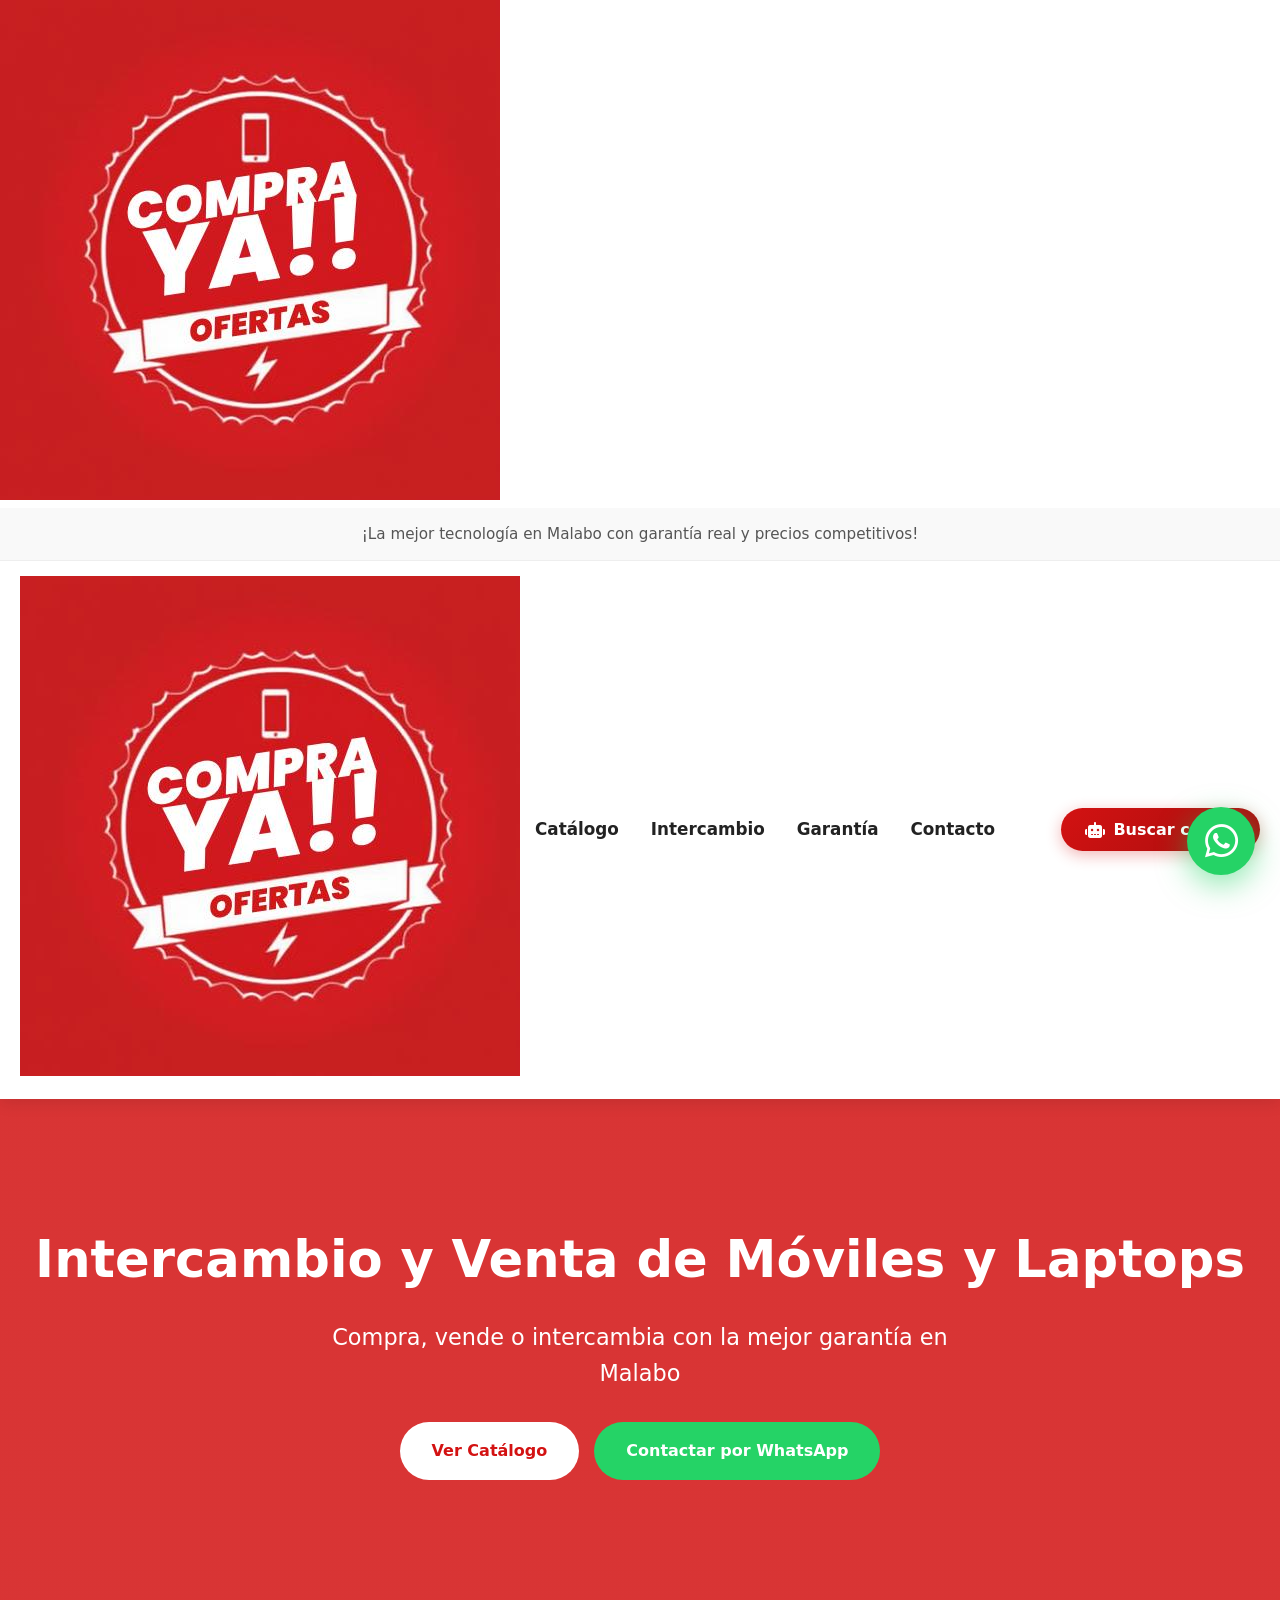
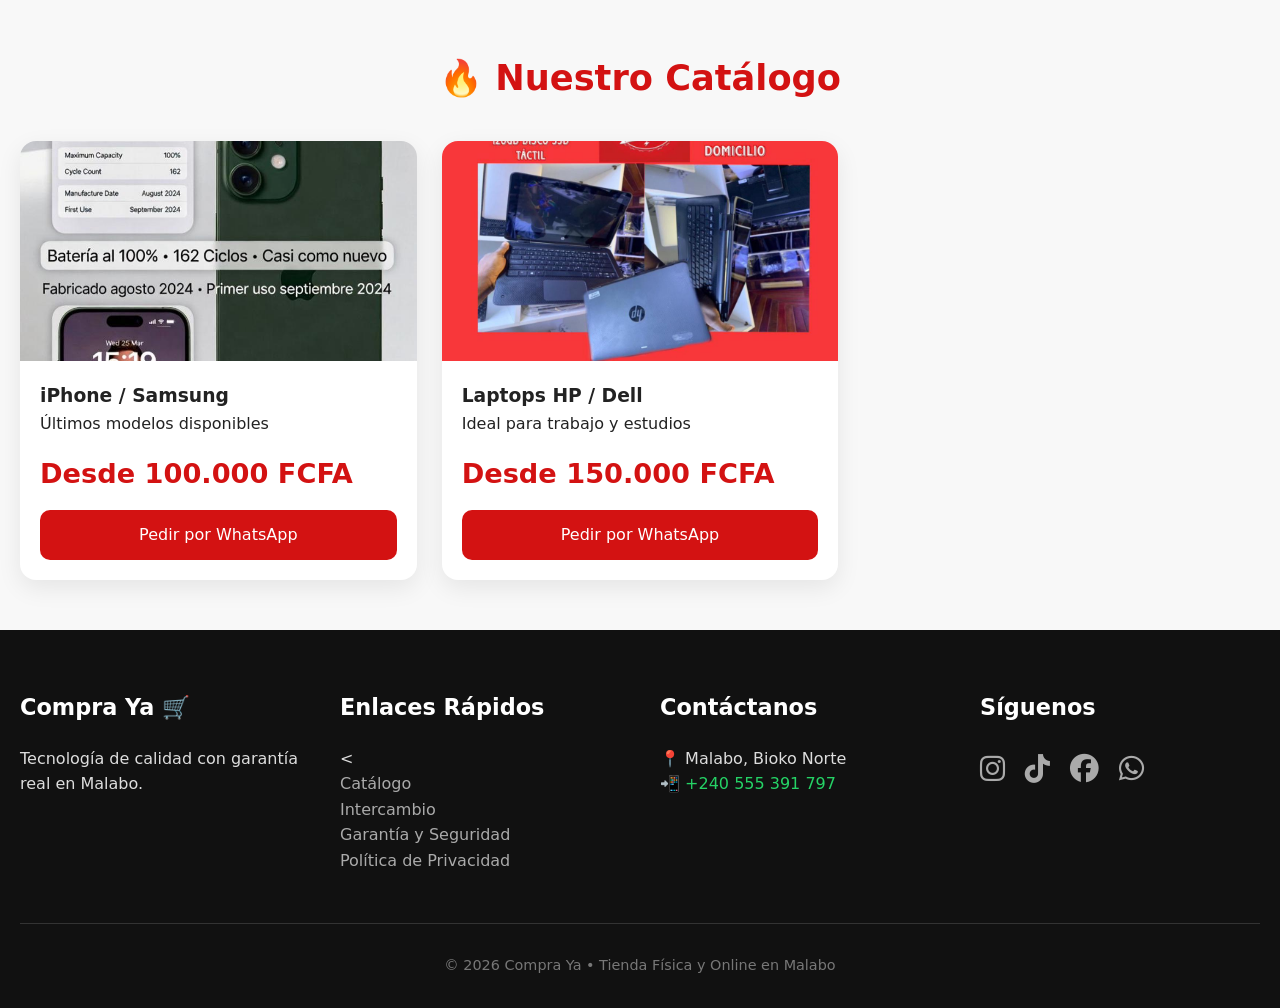
==== index.html @ dfae389e "Update index.html" ====
<!DOCTYPE html>
<html lang="es">
<head>
    <meta charset="UTF-8">
    <meta name="viewport" content="width=device-width, initial-scale=1.0">
    <title>Intercambio de Móviles - Compra Ya | Malabo</title>
    <link rel="stylesheet" href="https://cdnjs.cloudflare.com/ajax/libs/font-awesome/6.5.0/css/all.min.css">
    <style>
        :root {
            --rojo: #d31212;
            --verde-wa: #25D366;
        }
        
        * {
            margin: 0;
            padding: 0;
            box-sizing: border-box;
            font-family: system-ui, -apple-system, sans-serif;
        }
        
        body {
            background: #f8f8f8;
            color: #222;
            line-height: 1.6;
        }

        /* ====================== CABECERA ====================== */
        .header-principal {
            background: white;
            box-shadow: 0 4px 15px rgba(0,0,0,0.1);
            position: sticky;
            top: 0;
            z-index: 1000;
        }

        .logo-rectangulo {
            background: white;
            padding: 20px 0;
            text-align: center;
            border-bottom: 1px solid #eee;
            width: 100%;
        }

        .logo-full {
            max-width: 320px;
            height: auto;
            display: block;
            margin: 0 auto;
        }

        .banner-publicidad {
            background: #f9f9f9;
            padding: 14px 20px;
            text-align: center;
            font-size: 0.95rem;
            color: #555;
            border-bottom: 1px solid #eee;
        }

        .header-contenido {
            max-width: 1300px;
            margin: 0 auto;
            padding: 15px 20px;
        }

        .header-inner {
            display: flex;
            align-items: center;
            justify-content: space-between;
            flex-wrap: wrap;
            gap: 15px;
        }

        .nav-links {
            display: flex;
            list-style: none;
            gap: 32px;
            margin: 0;
            padding: 0;
        }

        .nav-links a {
            text-decoration: none;
            color: #222;
            font-weight: 600;
            font-size: 1.05rem;
            transition: color 0.3s;
        }

        .nav-links a:hover {
            color: var(--rojo);
        }

        .hamburger {
            display: none;
            flex-direction: column;
            gap: 5px;
            cursor: pointer;
        }

        .hamburger span {
            width: 30px;
            height: 3px;
            background: #222;
            transition: 0.3s;
        }

        /* Botón IA */
        .ia-button-container {
            margin-left: auto;
        }

        .btn-ia {
            background: linear-gradient(135deg, #d31212, #a80e0e);
            color: white;
            border: none;
            padding: 12px 24px;
            border-radius: 50px;
            font-weight: 600;
            font-size: 1rem;
            cursor: pointer;
            display: flex;
            align-items: center;
            gap: 8px;
            transition: all 0.3s;
            box-shadow: 0 4px 15px rgba(211, 18, 18, 0.3);
        }

        .btn-ia:hover {
            transform: translateY(-2px);
            box-shadow: 0 8px 20px rgba(211, 18, 18, 0.4);
        }

        /* WhatsApp Flotante */
        .whatsapp-flotante {
            position: fixed;
            bottom: 25px;
            right: 25px;
            background: var(--verde-wa);
            color: white;
            width: 68px;
            height: 68px;
            border-radius: 50%;
            display: flex;
            align-items: center;
            justify-content: center;
            font-size: 38px;
            box-shadow: 0 10px 30px rgba(37, 211, 102, 0.5);
            z-index: 9999;
            text-decoration: none;
            animation: pulsoVerde 2.8s infinite ease-in-out;
        }

        .whatsapp-flotante:hover {
            transform: scale(1.12);
        }

        @keyframes pulsoVerde {
            0%, 100% { box-shadow: 0 10px 30px rgba(37, 211, 102, 0.5); }
            50% { box-shadow: 0 15px 45px rgba(37, 211, 102, 0.85); }
        }

        /* Catálogo */
        .seccion {
            max-width: 1300px;
            margin: 50px auto;
            padding: 0 20px;
        }

        .seccion-titulo {
            text-align: center;
            font-size: 2.2rem;
            color: var(--rojo);
            margin-bottom: 35px;
        }

        .ofertas-container {
            display: grid;
            grid-template-columns: repeat(auto-fill, minmax(310px, 1fr));
            gap: 25px;
        }

        .oferta-card {
            background: white;
            border-radius: 16px;
            overflow: hidden;
            box-shadow: 0 8px 25px rgba(0,0,0,0.08);
            transition: all 0.4s ease;
            height: 100%;
            display: flex;
            flex-direction: column;
        }

        .oferta-card:hover {
            transform: translateY(-10px);
            box-shadow: 0 20px 40px rgba(211, 18, 18, 0.15);
        }

        .oferta-card img {
            width: 100%;
            height: 220px;
            object-fit: cover;
        }

        .oferta-info {
            padding: 20px;
            flex-grow: 1;
            display: flex;
            flex-direction: column;
        }

        /* Footer */
        footer {
            background: #111;
            color: #ddd;
            padding: 60px 20px 30px;
        }

        .footer-contenido {
            max-width: 1300px;
            margin: 0 auto;
            display: grid;
            grid-template-columns: repeat(auto-fit, minmax(250px, 1fr));
            gap: 40px;
        }

        .footer-col h3 {
            color: white;
            margin-bottom: 20px;
            font-size: 1.4rem;
        }

        .footer-col ul {
            list-style: none;
            padding: 0;
        }

        .footer-col a {
            color: #aaa;
            text-decoration: none;
        }

        .footer-col a:hover {
            color: var(--rojo);
        }

        .redes-sociales {
            display: flex;
            gap: 20px;
            font-size: 1.8rem;
            margin-top: 15px;
        }

        .footer-bottom {
            text-align: center;
            margin-top: 50px;
            padding-top: 30px;
            border-top: 1px solid #333;
            color: #777;
            font-size: 0.9rem;
        }

        /* Modal Privacidad */
        .modal {
            display: none;
            position: fixed;
            top: 0; left: 0;
            width: 100%; height: 100%;
            background: rgba(0,0,0,0.75);
            z-index: 10000;
            align-items: center;
            justify-content: center;
        }

        .modal-content {
            background: white;
            max-width: 800px;
            width: 90%;
            padding: 35px;
            border-radius: 16px;
            max-height: 90vh;
            overflow-y: auto;
        }

        .modal-content h2 {
            color: var(--rojo);
            text-align: center;
            margin-bottom: 25px;
        }

        .modal-content h3 {
            margin: 25px 0 12px;
            color: #333;
            border-bottom: 2px solid #eee;
            padding-bottom: 8px;
        }

        /* Chatbot */
        .chatbot-widget {
            position: fixed;
            bottom: 100px;
            right: 25px;
            width: 340px;
            background: white;
            border-radius: 16px;
            box-shadow: 0 15px 40px rgba(0,0,0,0.25);
            overflow: hidden;
            z-index: 9998;
            display: none;
            flex-direction: column;
            max-height: 520px;
        }

        .chat-header {
            background: #25D366;
            color: white;
            padding: 15px 18px;
            display: flex;
            align-items: center;
            justify-content: space-between;
        }

        .chat-body {
            padding: 20px;
            background: #f9f9f9;
            flex: 1;
            overflow-y: auto;
        }

        .chat-options button {
            width: 100%;
            padding: 14px 16px;
            margin-bottom: 10px;
            background: white;
            border: 1px solid #ddd;
            border-radius: 12px;
            text-align: left;
            cursor: pointer;
        }

        .chat-options button:hover {
            background: #f0f8f0;
            border-color: #25D366;
        }

        .chat-footer {
            padding: 12px;
            background: #f1f1f1;
            text-align: center;
        }

        .canal-wa {
            color: #25D366;
            text-decoration: none;
            font-weight: 500;
        }

        /* Responsive */
        @media (max-width: 768px) {
            .nav-links {
                position: fixed;
                top: 145px;
                left: 0;
                right: 0;
                background: white;
                flex-direction: column;
                padding: 20px 0;
                box-shadow: 0 10px 20px rgba(0,0,0,0.15);
                transform: translateY(-100%);
                opacity: 0;
                visibility: hidden;
                transition: all 0.4s ease;
                z-index: 999;
            }

            .nav-links.active {
                transform: translateY(0);
                opacity: 1;
                visibility: visible;
            }

            .hamburger {
                display: flex;
            }

            .logo-full {
                max-width: 240px;
            }

            .chatbot-widget {
                width: 92%;
                right: 4%;
                bottom: 90px;
            }
        }

        @media (max-width: 480px) {
            .whatsapp-flotante {
                width: 60px;
                height: 60px;
                font-size: 32px;
                bottom: 20px;
                right: 20px;
            }
        }
    </style>
<!-- CABECERA -->
<header class="header-principal">
    <div class="header-top">
        <div class="logo-container">
            <img src="logo.JPEG" alt="Compra Ya Logo" class="logo-small">
        </div>

        <div class="banner-publicidad">
            ¡La mejor tecnología en Malabo con garantía real y precios competitivos!
        </div>
    </div>

    <div class="header-contenido">
        <div class="header-inner">
            <!-- Logo secundario pequeño en la barra de navegación (opcional pero común en estilo Covendy) -->
            <a href="index.html" class="logo-nav">
                <img src="logo.JPEG" alt="Compra Ya" class="logo-mini">
            </a>

            <nav>
                <ul class="nav-links" id="nav-links">
                    <li><a href="nuestrocatalogo.html">Catálogo</a></li>
                    <li><a href="intercambio.html">Intercambio</a></li>
                    <li><a href="#terminos-seguridad">Garantía</a></li>
                    <li><a href="#contacto">Contacto</a></li>
                </ul>
            </nav>

            <div class="ia-button-container">
                <button onclick="mostrarBuscadorIA()" class="btn-ia">
                    <i class="fas fa-robot"></i> Buscar con IA
                </button>
            </div>

            <div class="hamburger" id="hamburger">
                <span></span>
                <span></span>
                <span></span>
            </div>
        </div>
    </div>
</header>
<!-- HERO -->
<section class="hero" style="background: linear-gradient(rgba(211,18,18,0.85), rgba(211,18,18,0.85)), url('https://picsum.photos/id/1015/1600/900') center/cover; color: white; text-align: center; padding: 120px 20px;">
    <h1 style="font-size: 3.2rem; margin-bottom: 20px;">Intercambio y Venta de Móviles y Laptops</h1>
    <p style="font-size: 1.4rem; max-width: 700px; margin: 0 auto 30px;">Compra, vende o intercambia con la mejor garantía en Malabo</p>
    
    <div style="display: flex; justify-content: center; gap: 15px; flex-wrap: wrap;">
        <a href="nuestrocatalogo.html" style="background: white; color: var(--rojo); padding: 16px 32px; border-radius: 50px; text-decoration: none; font-weight: bold;">Ver Catálogo</a>
        <a href="https://wa.me/240555391797?text=Hola%20Compra%20Ya" target="_blank" style="background: #25D366; color: white; padding: 16px 32px; border-radius: 50px; text-decoration: none; font-weight: bold;">Contactar por WhatsApp</a>
    </div>
</section>

<!-- HERO / VIDEO DE PRESENTACIÓN -->
<section id="hero-video" class="hero-video-section" style="margin-bottom: 40px;">
    <div class="video-container" style="max-width: 1000px; margin: 0 auto; padding: 0 15px;">
        <!-- Aquí pega el código de embed que copies de Instagram -->
        <blockquote class="instagram-media" 
                    data-instgrm-permalink="https://www.instagram.com/reel/DWKISl2DZyc/" 
                    data-instgrm-version="14">
        </blockquote>
        
        <!-- Script de Instagram (ponerlo solo UNA vez en toda la página, preferiblemente al final del <body>) -->
        <script async src="//www.instagram.com/embed.js"></script>
    </div>
</section>

<!-- CATÁLOGO -->
<section id="productos" class="seccion">
    <h2 class="seccion-titulo">🔥 Nuestro Catálogo</h2>
    <div class="ofertas-container">
        <div class="oferta-card">
            <img src="Ip.JPG" alt="iPhone">
            <div class="oferta-info">
                <h3>iPhone / Samsung</h3>
                <p>Últimos modelos disponibles</p>
                <div style="font-size: 1.7rem; font-weight: bold; color: var(--rojo); margin: 15px 0;">Desde 100.000 FCFA</div>
                <a href="https://wa.me/240555391797?text=Quiero%20ver%20móviles" target="_blank" style="background: var(--rojo); color: white; padding: 12px; border-radius: 10px; text-align: center; display: block; text-decoration: none;">Pedir por WhatsApp</a>
            </div>
        </div>

        <div class="oferta-card">
            <img src="laptopi.JPEG" alt="Laptop">
            <div class="oferta-info">
                <h3>Laptops HP / Dell</h3>
                <p>Ideal para trabajo y estudios</p>
                <div style="font-size: 1.7rem; font-weight: bold; color: var(--rojo); margin: 15px 0;">Desde 150.000 FCFA</div>
                <a href="https://wa.me/240555391797?text=Quiero%20información%20de%20laptops" target="_blank" style="background: var(--rojo); color: white; padding: 12px; border-radius: 10px; text-align: center; display: block; text-decoration: none;">Pedir por WhatsApp</a>
            </div>
        </div>
    </div>
</section>

<!-- FOOTER -->
<footer id="contacto">
    <div class="footer-contenido">
        <div class="footer-col">
            <h3>Compra Ya 🛒</h3>
            <p>Tecnología de calidad con garantía real en Malabo.</p>
        </div>
        <div class="footer-col">
            <h3>Enlaces Rápidos</h3>
            <ul>
                <<li><a href="nuestrocatalogo.html">Catálogo</a></li>
<li><a href="intercambio.html">Intercambio</a></li>
                <li><a href="#terminos-seguridad">Garantía y Seguridad</a></li>
                <li><a href="#" onclick="document.getElementById('privacidad-modal').style.display='block'">Política de Privacidad</a></li>
            </ul>
        </div>
        <div class="footer-col">
            <h3>Contáctanos</h3>
            <p>📍 Malabo, Bioko Norte</p>
            <p>📲 <a href="https://wa.me/240555391797" style="color: #25D366;">+240 555 391 797</a></p>
        </div><div class="footer-col">
    <h3>Síguenos</h3>
    <div class="redes-sociales">
        <a href="https://www.instagram.com/compra_ya_malabo" target="_blank"><i class="fab fa-instagram"></i></a>
        <a href="https://www.tiktok.com/@owonoowonoabegue" target="_blank"><i class="fab fa-tiktok"></i></a>
        <a href="https://www.facebook.com/share/1CVpg7P9C6/?mibextid=wwXIfr" target="_blank"><i class="fab fa-facebook"></i></a>
        <a href="https://wa.me/240555391797" target="_blank"><i class="fab fa-whatsapp"></i></a>
    </div>
</div>
    </div>

    <div class="footer-bottom">
        <p>© 2026 Compra Ya • Tienda Física y Online en Malabo</p>
    </div>
</footer>

<!-- Botón WhatsApp Flotante -->
<a href="https://wa.me/240555391797?text=Hola%20Compra%20Ya%2C%20quiero%20información" 
   target="_blank" 
   class="whatsapp-flotante">
    <i class="fab fa-whatsapp"></i>
</a>

<!-- Chatbot Inteligente -->
<div id="chatbot-widget" class="chatbot-widget">
    <div class="chat-header">
        <div class="chat-header-info">
            <i class="fab fa-whatsapp" style="font-size: 28px;"></i>
            <div>
                <strong>Compra Ya - Asistente</strong><br>
                <small>En línea • Respuesta rápida</small>
            </div>
        </div>
        <span class="close-chat" onclick="toggleChatbot()">✕</span>
    </div>
    
    <div class="chat-body">
        <div class="chat-welcome">
            ¡Hola! 👋 Bienvenido a <strong>Compra Ya</strong>.<br>
            ¿En qué te puedo ayudar hoy?
        </div>
        
        <div class="chat-options">
            <button onclick="enviarMensajePredefinido(1)">💻 Quiero ver laptops / portátiles</button>
            <button onclick="enviarMensajePredefinido(2)">📱 Busco móviles (iPhone, Samsung...)</button>
            <button onclick="enviarMensajePredefinido(3)">🔄 Quiero hacer un intercambio (Plan Renove)</button>
            <button onclick="enviarMensajePredefinido(4)">🍎 Busco MacBook o productos Apple</button>
            <button onclick="enviarMensajePredefinido(5)">❓ Tengo otra consulta</button>
        </div>
    </div>
    
    <div class="chat-footer">
        <a href="https://whatsapp.com/channel/0029Vb6j8xy6BIEhugOF9O3j" target="_blank" class="canal-wa">
            📢 Únete a nuestro Canal de WhatsApp
        </a>
    </div>
</div>

<!-- Modal Política de Privacidad -->
<div id="privacidad-modal" class="modal">
    <div class="modal-content">
        <span class="close-modal" onclick="document.getElementById('privacidad-modal').style.display='none'">&times;</span>
        <h2>Política de Privacidad y Condiciones de Servicio</h2>
        
        <h3>1. Garantía de los Productos</h3>
        <p>Todos los equipos vendidos en Compra Ya cuentan con <strong>garantía de fabricante</strong> donde aplique, y adicionalmente:</p>
        <ul>
            <li><strong>Grado A (Seminuevos)</strong>: Equipos seleccionados con "Confianza Técnica", revisados en más de 20 puntos de control antes de salir a la venta.</li>
        </ul>

        <h3>2. Plan Renove (Intercambios)</h3>
        <p>Para participar en el sistema de intercambio, el cliente acepta que:</p>
        <ul>
            <li>El equipo entregado será sometido a una Inspección Técnica inmediata.</li>
            <li>Compra Ya se reserva el derecho de rechazar equipos con daños estructurales graves o de procedencia no verificable.</li>
            <li>La valoración económica del equipo antiguo es final y se descontará del precio del equipo nuevo.</li>
        </ul>

        <h3>3. Garantía Real y Reclamaciones</h3>
        <p>Compra Ya ofrece:</p>
        <ul>
            <li><strong>Periodo de Prueba</strong>: 1 mes de garantía técnica en hardware para equipos de segunda mano (salvo mal uso, golpes o contacto con líquidos).</li>
            <li><strong>Soporte Post-Venta</strong>: Asesoría gratuita para la configuración inicial de tu laptop o smartphone.</li>
            <li>Toda reclamación requiere la presentación de la factura digital o física emitida al momento de la compra.</li>
        </ul>

        <h3>4. Entregas y Pagos en Malabo</h3>
        <ul>
            <li><strong>Zona de Cobertura</strong>: Realizamos entregas verificadas en toda Malabo y Bioko.</li>
            <li><strong>Métodos de Pago</strong>: Efectivo, transferencias locales y métodos digitales acordados previamente por WhatsApp.</li>
            <li><strong>Reserva de Equipos</strong>: Las reservas solo se mantienen por 24 horas a menos que se realice un pago de señal.</li>
        </ul>

        <h3>5. Limitación de Responsabilidad</h3>
        <p>Compra Ya no se hace responsable del software ilegal instalado por el usuario tras la compra ni de la pérdida de información por falta de copias de seguridad. Recomendamos siempre mantener sus archivos en la nube.</p>

        <h3>6. Jurisdicción y Contacto</h3>
        <p>Cualquier controversia será resuelta bajo las leyes comerciales vigentes en la República de Guinea Ecuatorial, priorizando siempre la mediación directa.</p>
        <ul>
            <li><strong>Sede</strong>: Malabo, Guinea Ecuatorial</li>
            <li><strong>WhatsApp de Atención</strong>: +240 555 391 797</li>
            <li><strong>Web</strong>: https://whatsapp.com/channel/0029Vb6j8xy6BIEhugOF9O3j</li>
        </ul>

        <p style="text-align: center; margin-top: 35px; font-weight: bold; color: #d31212;">
            Gracias por confiar en Compra Ya<br>
            <span style="font-size: 1.05rem;">LA MEJOR CALIDAD A TU ALCANCE</span>
        </p>
    </div>
</div>

<!-- Buscador IA -->
<div id="ia-modal" style="display: none; position: fixed; top: 0; left: 0; width: 100%; height: 100%; background: rgba(0,0,0,0.75); z-index: 10000; justify-content: center; align-items: center;">
    <div style="background: white; max-width: 620px; width: 90%; border-radius: 16px; padding: 30px; box-shadow: 0 20px 50px rgba(0,0,0,0.3);">
        <h3 style="text-align: center; color: #d31212; margin-bottom: 20px;">🤖 Buscar con Inteligencia Artificial</h3>
        
        <div style="display: flex; gap: 10px; margin-bottom: 20px;">
            <input type="text" id="ia-input" placeholder="Ej: iPhone 11, laptop HP, MacBook..." 
                   style="flex: 1; padding: 14px; border: 2px solid #ddd; border-radius: 50px; font-size: 1rem; outline: none;">
            <button onclick="buscarConIA()" 
                    style="background: #d31212; color: white; border: none; padding: 14px 28px; border-radius: 50px; cursor: pointer; font-weight: bold;">
                Buscar
            </button>
        </div>

        <div id="ia-response" style="min-height: 120px; padding: 15px; background: #f9f9f9; border-radius: 12px; display: none;"></div>

        <div style="text-align: center; margin-top: 20px;">
            <button onclick="cerrarIA()" style="background: #666; color: white; border: none; padding: 10px 20px; border-radius: 8px; cursor: pointer;">
                Cerrar
            </button>
        </div>
    </div>
</div>

<script>
// ==================== MENÚ HAMBURGUESA ====================
const hamburger = document.getElementById('hamburger');
const navLinks = document.getElementById('nav-links');

hamburger.addEventListener('click', () => {
    hamburger.classList.toggle('active');
    navLinks.classList.toggle('active');
});

document.querySelectorAll('.nav-links a').forEach(link => {
    link.addEventListener('click', () => {
        navLinks.classList.remove('active');
    });
});

// ==================== CHATBOT ====================
function toggleChatbot() {
    const chatbot = document.getElementById('chatbot-widget');
    chatbot.style.display = (chatbot.style.display === 'flex') ? 'none' : 'flex';
}

function enviarMensajePredefinido(opcion) {
    let mensaje = "";
    const numero = "240555391797";

    switch(opcion) {
        case 1: mensaje = "Hola, quiero ver los portátiles disponibles"; break;
        case 2: mensaje = "Hola, estoy buscando móviles (iPhone o Samsung). ¿Qué tienen en stock?"; break;
        case 3: mensaje = "Hola, quiero información sobre el Plan Renove / Intercambio"; break;
        case 4: mensaje = "Hola, busco MacBook o productos Apple. ¿Tienen disponibles?"; break;
        case 5: mensaje = "Hola, tengo una consulta sobre sus productos"; break;
    }

    window.open(`https://wa.me/${numero}?text=${encodeURIComponent(mensaje)}`, "_blank");
    
    setTimeout(() => {
        document.getElementById('chatbot-widget').style.display = 'none';
    }, 800);
}

// Auto-abrir chatbot
window.addEventListener('load', () => {
    setTimeout(() => {
        document.getElementById('chatbot-widget').style.display = 'flex';
    }, 4000);
});

// ==================== BUSCADOR IA ====================
function mostrarBuscadorIA() {
    document.getElementById('ia-modal').style.display = 'flex';
    document.getElementById('ia-input').focus();
}

function cerrarIA() {
    document.getElementById('ia-modal').style.display = 'none';
}

function buscarConIA() {
    const input = document.getElementById('ia-input').value.trim();
    const responseDiv = document.getElementById('ia-response');

    if (!input) {
        responseDiv.innerHTML = `<p style="color:#d31212;">Por favor escribe qué estás buscando.</p>`;
        responseDiv.style.display = 'block';
        return;
    }

    responseDiv.style.display = 'block';
    responseDiv.innerHTML = `<p><strong>🤖 Analizando nuestro catálogo...</strong></p>`;

    setTimeout(() => {
        let html = `<p><strong>✅ Resultados para: "${input}"</strong></p>`;
        
        const q = input.toLowerCase();
        if (q.includes('iphone') || q.includes('móvil')) {
            html += `<p>Tenemos varios iPhone y Samsung en stock con garantía. Revisa nuestro catálogo completo.</p>`;
        } else if (q.includes('laptop') || q.includes('portatil') || q.includes('hp') || q.includes('dell')) {
            html += `<p>Disponemos de laptops HP, Dell y más. Todas revisadas técnicamente.</p>`;
        } else if (q.includes('macbook') || q.includes('apple')) {
            html += `<p>MacBook Air y Pro disponibles en excelente estado.</p>`;
        } else {
            html += `<p>Hemos encontrado opciones relacionadas en nuestro catálogo.</p>`;
        }

        html += `<br><a href="nuestrocatalogo.html" style="display:inline-block; background:#d31212; color:white; padding:12px 25px; border-radius:50px; text-decoration:none;">Ver Catálogo Completo →</a>`;
        
        responseDiv.innerHTML = html;
    }, 1100);
}

// Cerrar modal IA al hacer clic fuera
document.getElementById('ia-modal').addEventListener('click', function(e) {
    if (e.target === this) cerrarIA();
});
</script>

</body>
</html>
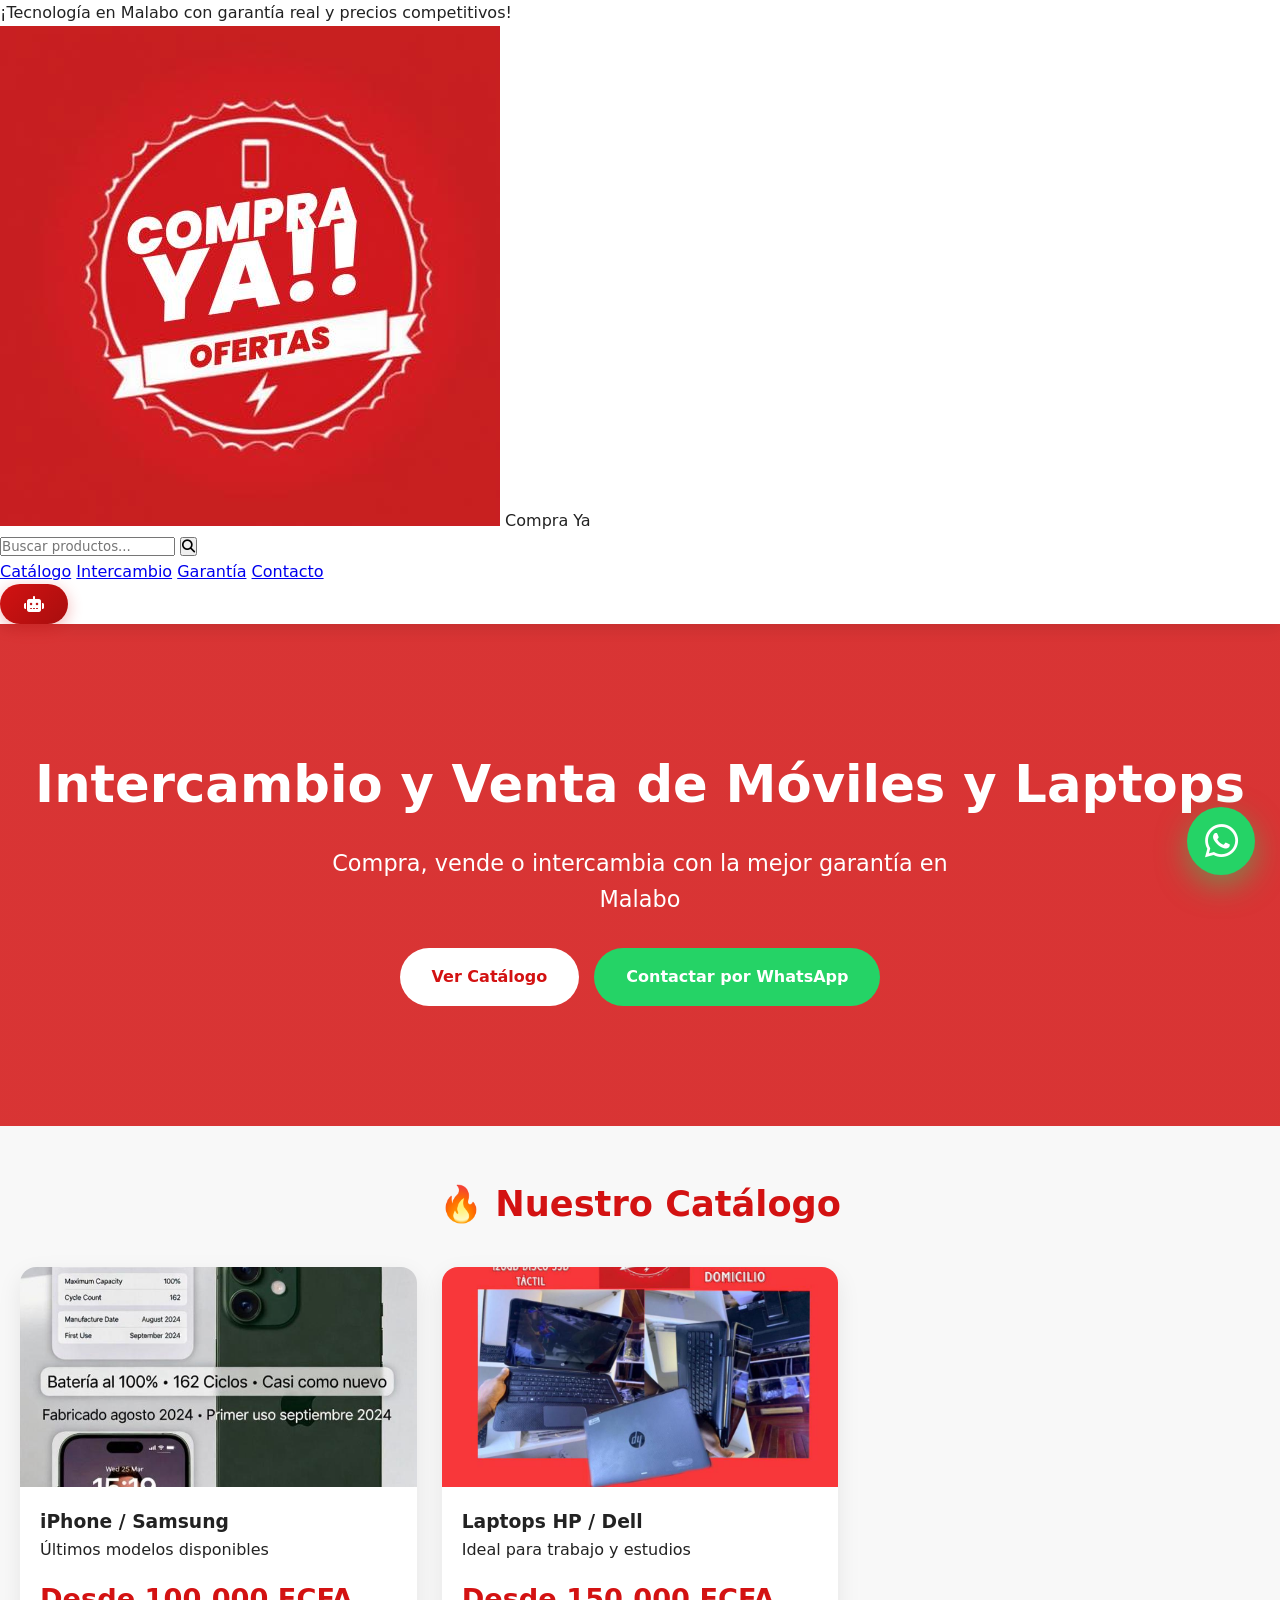
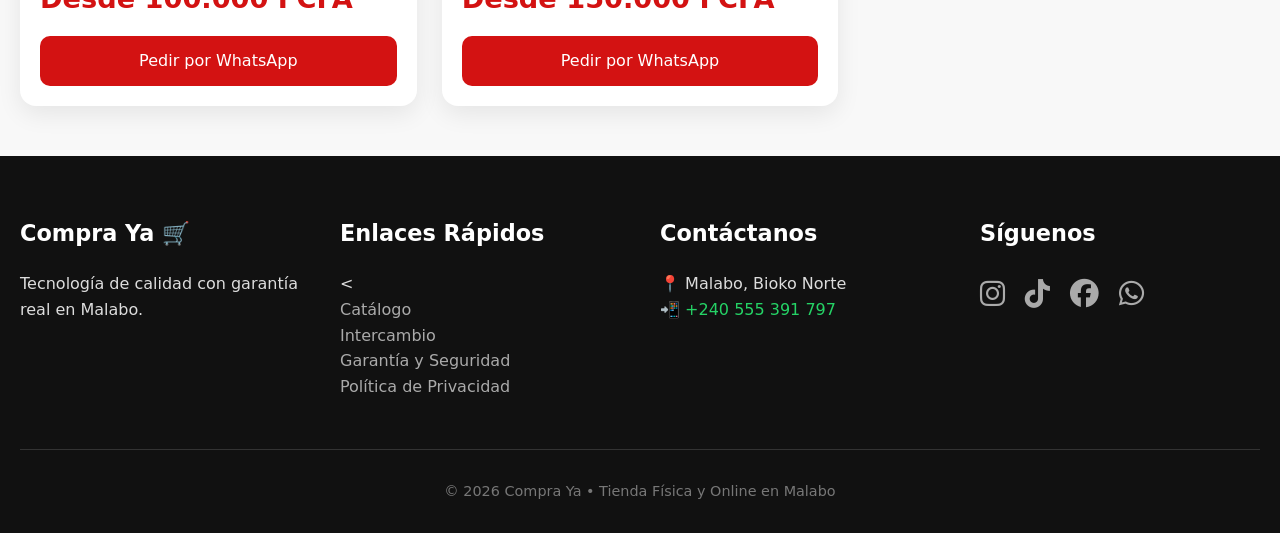
==== commit 15235729: "Update index.html" ====
--- a/index.html
+++ b/index.html
@@ -405,47 +405,55 @@
             }
         }
     </style>
-<!-- CABECERA -->
+<!-- CABECERA ESTILO MARKETPLACE -->
 <header class="header-principal">
+
+    <!-- Barra superior tipo anuncio -->
     <div class="header-top">
+        <p>¡Tecnología en Malabo con garantía real y precios competitivos!</p>
+    </div>
+
+    <!-- Barra principal -->
+    <div class="header-main">
+        
+        <!-- Logo pequeño -->
         <div class="logo-container">
-            <img src="logo.JPEG" alt="Compra Ya Logo" class="logo-small">
-        </div>
-
-        <div class="banner-publicidad">
-            ¡La mejor tecnología en Malabo con garantía real y precios competitivos!
-        </div>
-    </div>
-
-    <div class="header-contenido">
-        <div class="header-inner">
-            <!-- Logo secundario pequeño en la barra de navegación (opcional pero común en estilo Covendy) -->
-            <a href="index.html" class="logo-nav">
-                <img src="logo.JPEG" alt="Compra Ya" class="logo-mini">
-            </a>
-
-            <nav>
-                <ul class="nav-links" id="nav-links">
-                    <li><a href="nuestrocatalogo.html">Catálogo</a></li>
-                    <li><a href="intercambio.html">Intercambio</a></li>
-                    <li><a href="#terminos-seguridad">Garantía</a></li>
-                    <li><a href="#contacto">Contacto</a></li>
-                </ul>
-            </nav>
-
-            <div class="ia-button-container">
-                <button onclick="mostrarBuscadorIA()" class="btn-ia">
-                    <i class="fas fa-robot"></i> Buscar con IA
-                </button>
-            </div>
-
-            <div class="hamburger" id="hamburger">
-                <span></span>
-                <span></span>
-                <span></span>
-            </div>
-        </div>
-    </div>
+            <img src="logo.JPEG" alt="Compra Ya Logo">
+            <span class="logo-text">Compra Ya</span>
+        </div>
+
+        <!-- Buscador tipo Covendy -->
+        <div class="search-container">
+            <input type="text" placeholder="Buscar productos...">
+            <button onclick="mostrarBuscadorIA()">
+                <i class="fas fa-search"></i>
+            </button>
+        </div>
+
+        <!-- Navegación -->
+        <nav class="nav-desktop">
+            <a href="nuestrocatalogo.html">Catálogo</a>
+            <a href="intercambio.html">Intercambio</a>
+            <a href="#terminos-seguridad">Garantía</a>
+            <a href="#contacto">Contacto</a>
+        </nav>
+
+        <!-- Botón IA -->
+        <div class="ia-button-container">
+            <button onclick="mostrarBuscadorIA()" class="btn-ia">
+                <i class="fas fa-robot"></i>
+            </button>
+        </div>
+
+        <!-- Menú móvil -->
+        <div class="hamburger" id="hamburger">
+            <span></span>
+            <span></span>
+            <span></span>
+        </div>
+
+    </div>
+
 </header>
 <!-- HERO -->
 <section class="hero" style="background: linear-gradient(rgba(211,18,18,0.85), rgba(211,18,18,0.85)), url('https://picsum.photos/id/1015/1600/900') center/cover; color: white; text-align: center; padding: 120px 20px;">
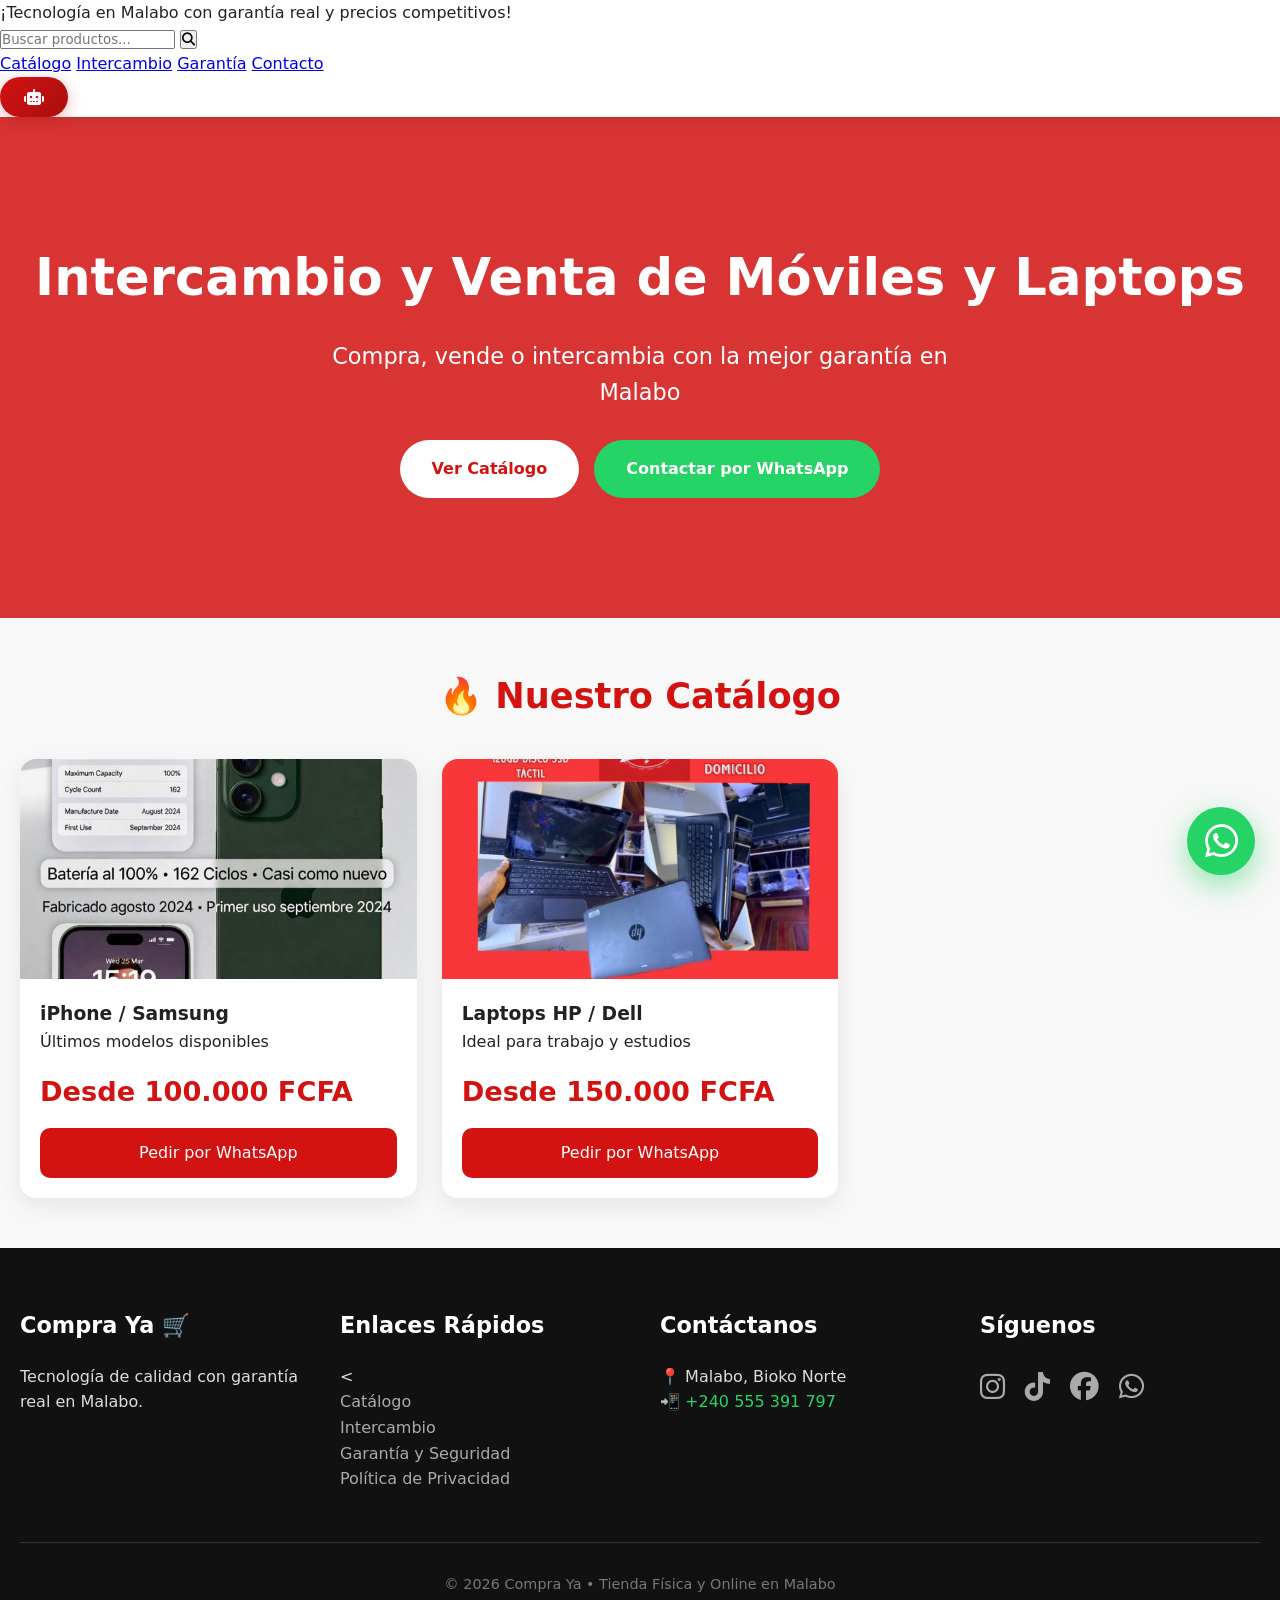
==== commit 8fa2cd63: "Update index.html" ====
--- a/index.html
+++ b/index.html
@@ -385,7 +385,7 @@
             }
 
             .logo-full {
-                max-width: 240px;
+                max-width: 140px;
             }
 
             .chatbot-widget {
@@ -416,11 +416,7 @@
     <!-- Barra principal -->
     <div class="header-main">
         
-        <!-- Logo pequeño -->
-        <div class="logo-container">
-            <img src="logo.JPEG" alt="Compra Ya Logo">
-            <span class="logo-text">Compra Ya</span>
-        </div>
+   
 
         <!-- Buscador tipo Covendy -->
         <div class="search-container">
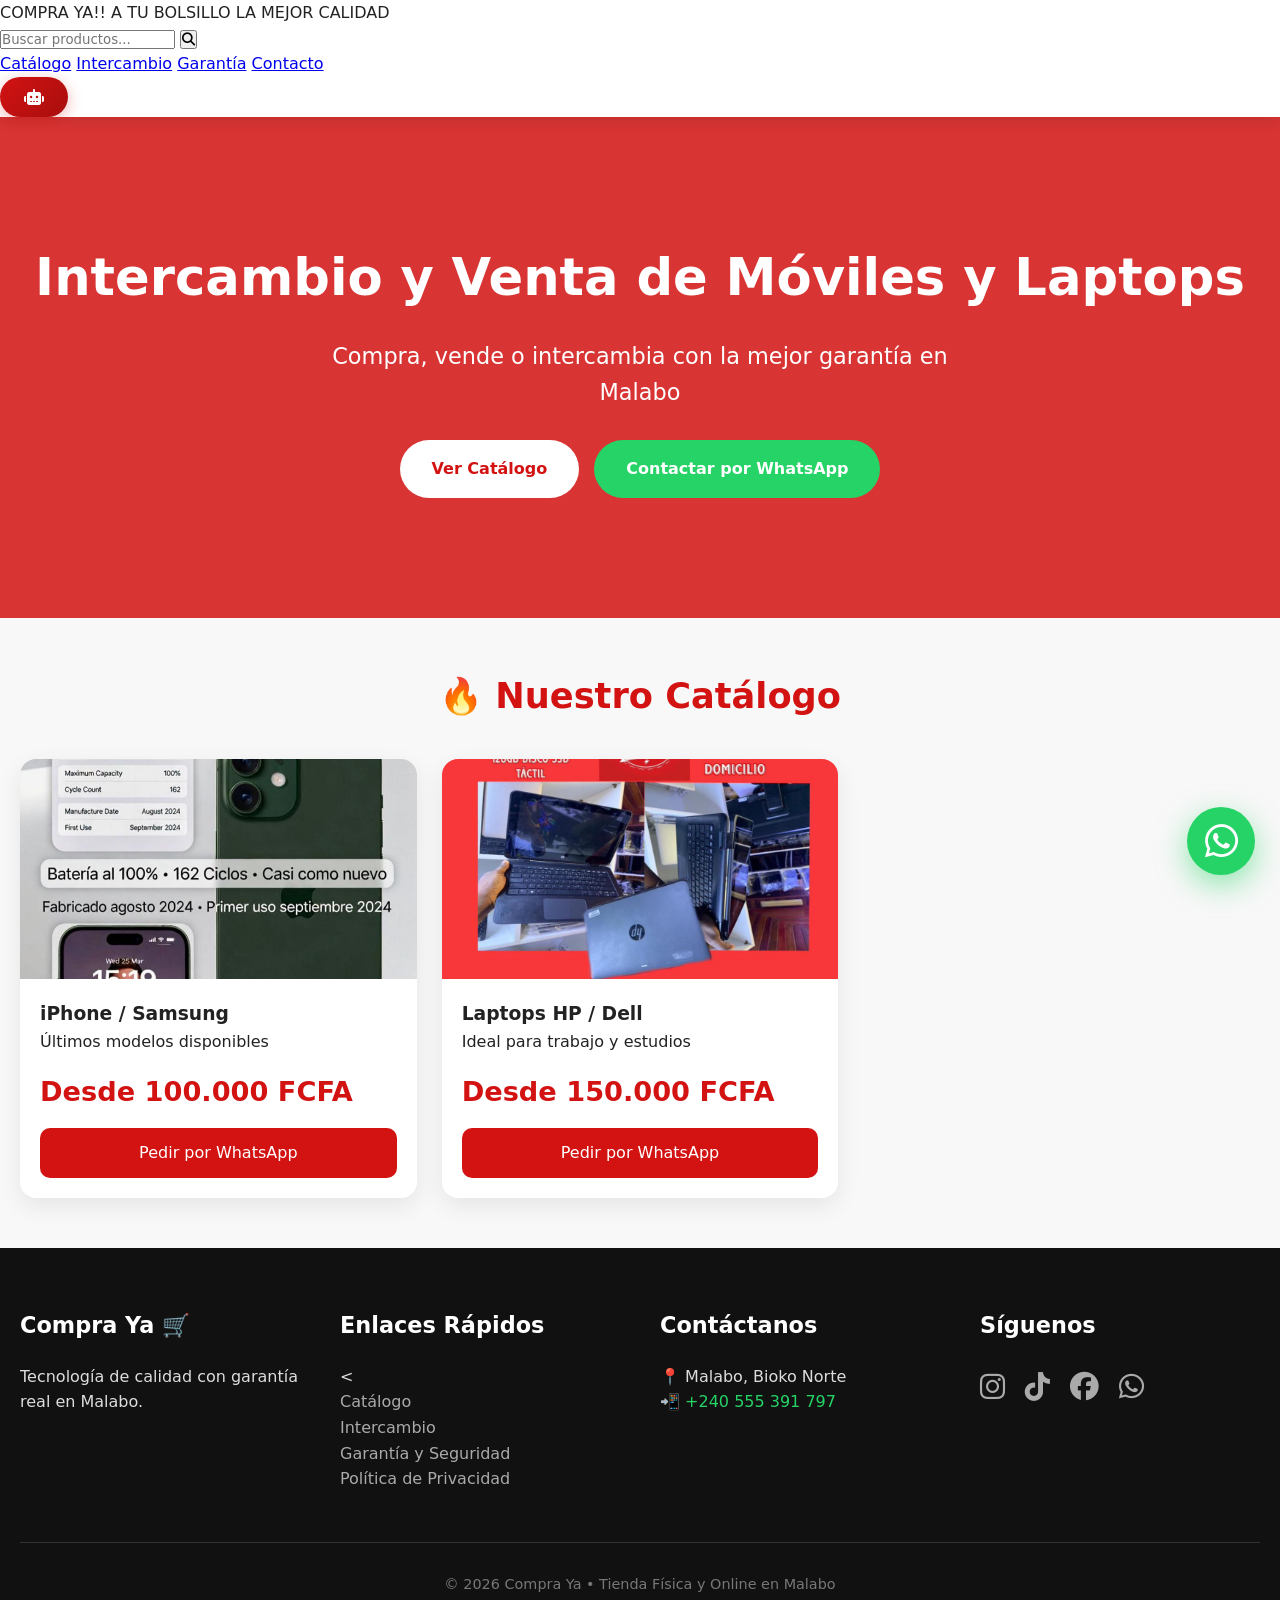
==== commit ba93a58f: "Update index.html" ====
--- a/index.html
+++ b/index.html
@@ -410,7 +410,8 @@
 
     <!-- Barra superior tipo anuncio -->
     <div class="header-top">
-        <p>¡Tecnología en Malabo con garantía real y precios competitivos!</p>
+        <p>COMPRA YA!!
+            A TU BOLSILLO LA MEJOR CALIDAD</p>
     </div>
 
     <!-- Barra principal -->
@@ -427,12 +428,12 @@
         </div>
 
         <!-- Navegación -->
-        <nav class="nav-desktop">
-            <a href="nuestrocatalogo.html">Catálogo</a>
-            <a href="intercambio.html">Intercambio</a>
-            <a href="#terminos-seguridad">Garantía</a>
-            <a href="#contacto">Contacto</a>
-        </nav>
+<nav class="nav-desktop">
+    <a href="nuestrocatalogo.html" class="nav-btn">Catálogo</a>
+    <a href="intercambio.html" class="nav-btn">Intercambio</a>
+    <a href="#terminos-seguridad" class="nav-btn">Garantía</a>
+    <a href="#contacto" class="nav-btn">Contacto</a>
+</nav>
 
         <!-- Botón IA -->
         <div class="ia-button-container">
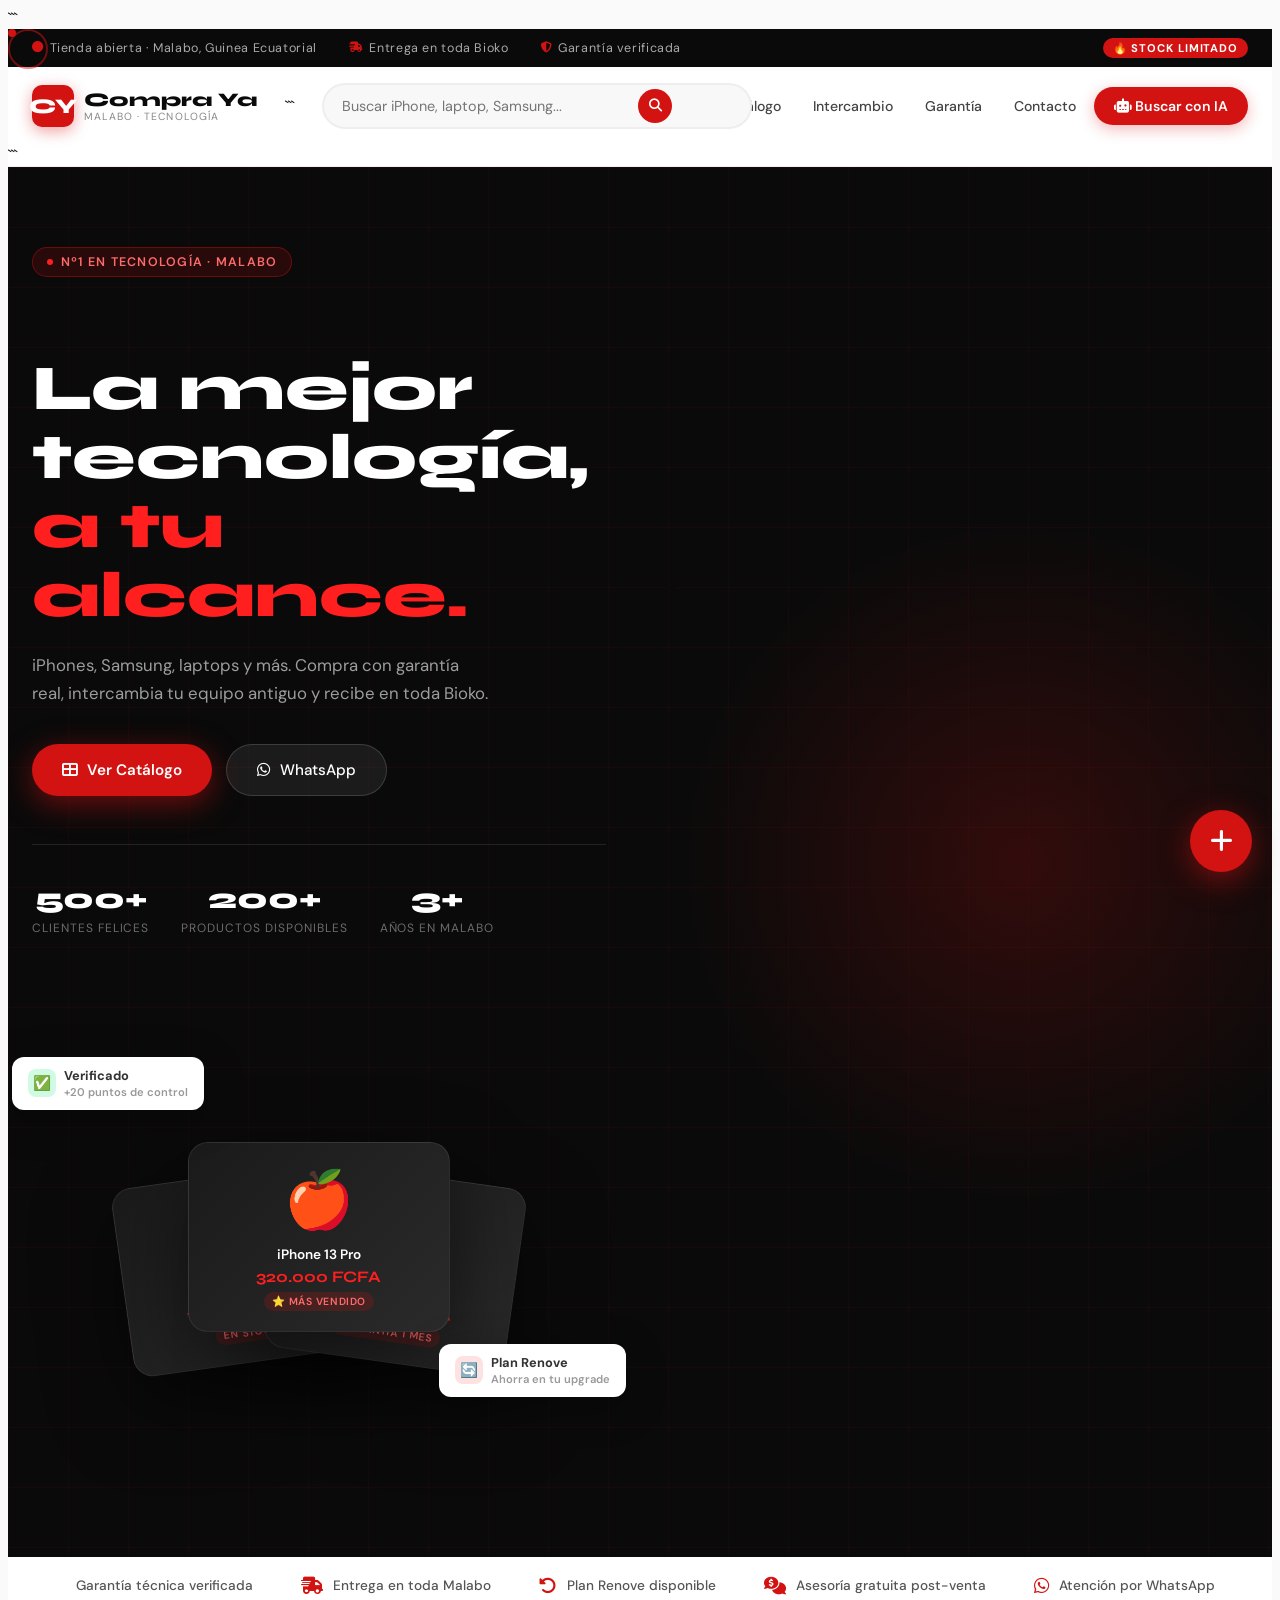
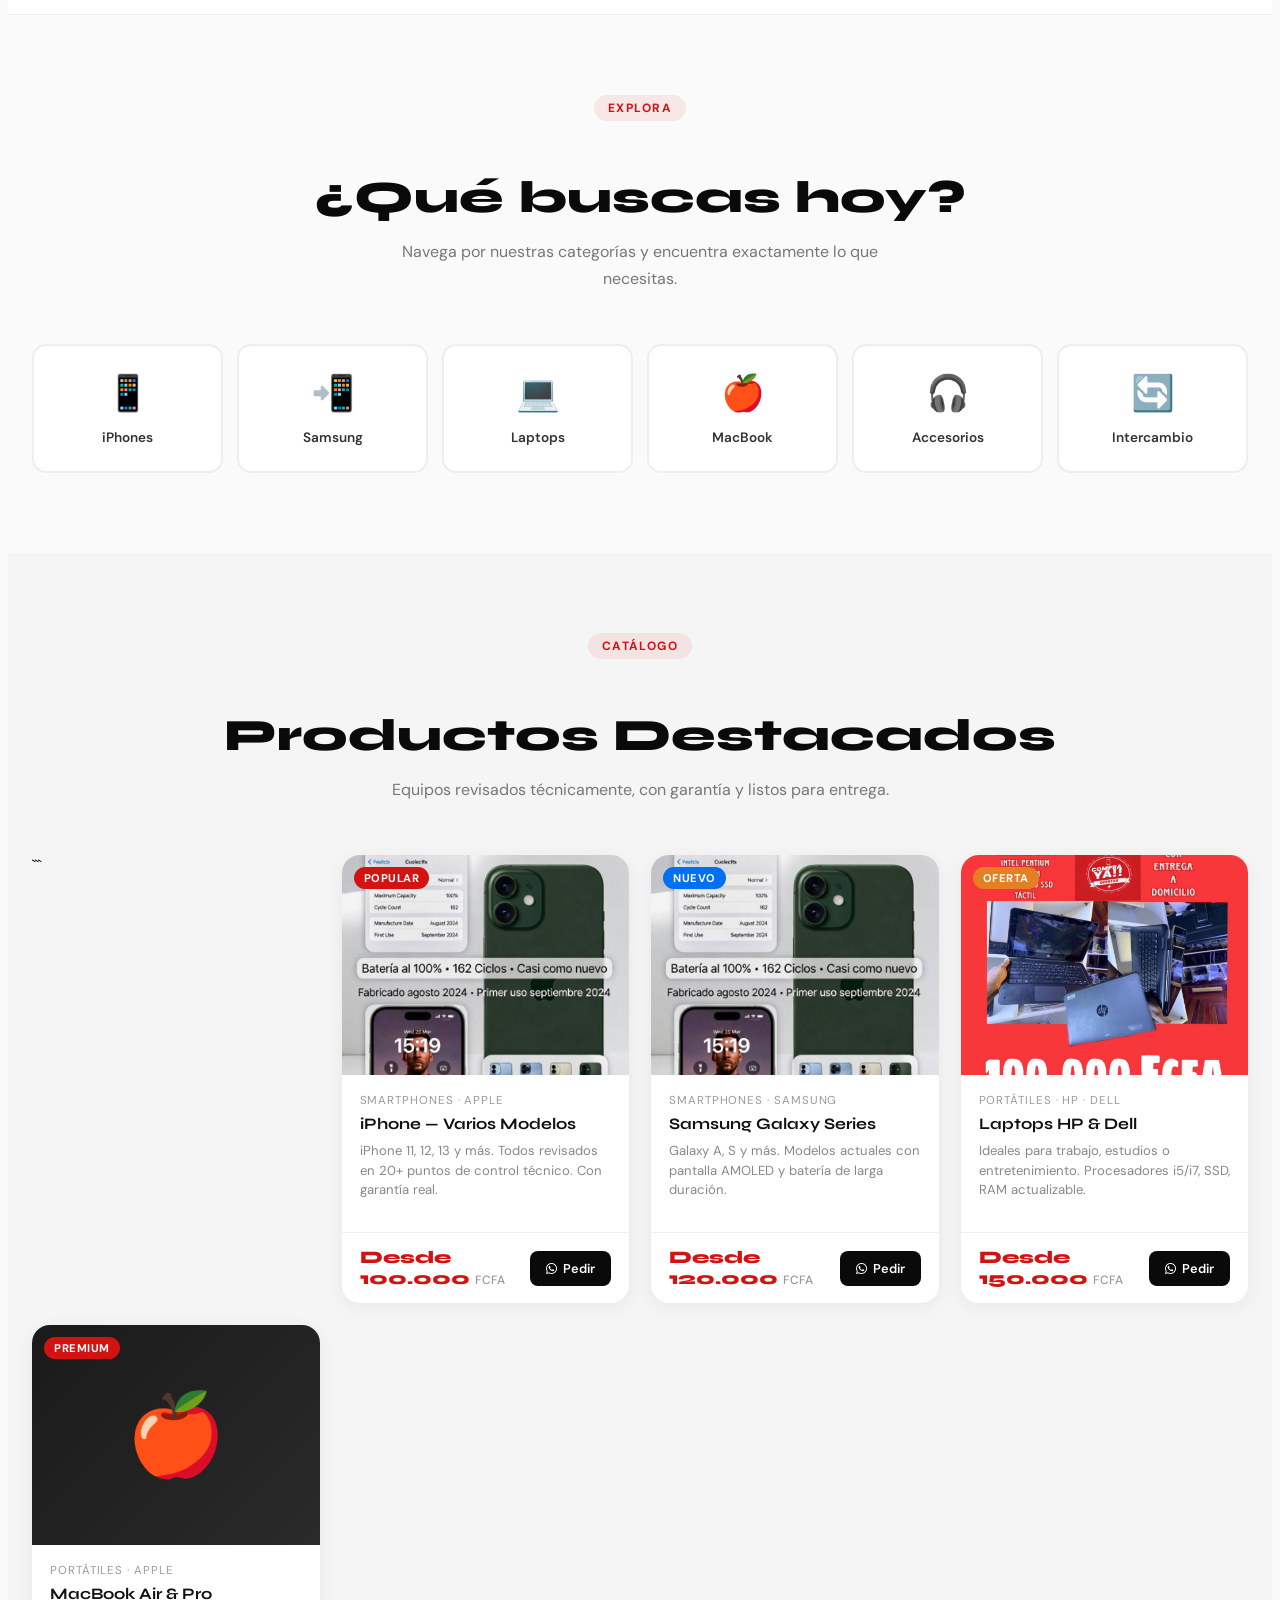
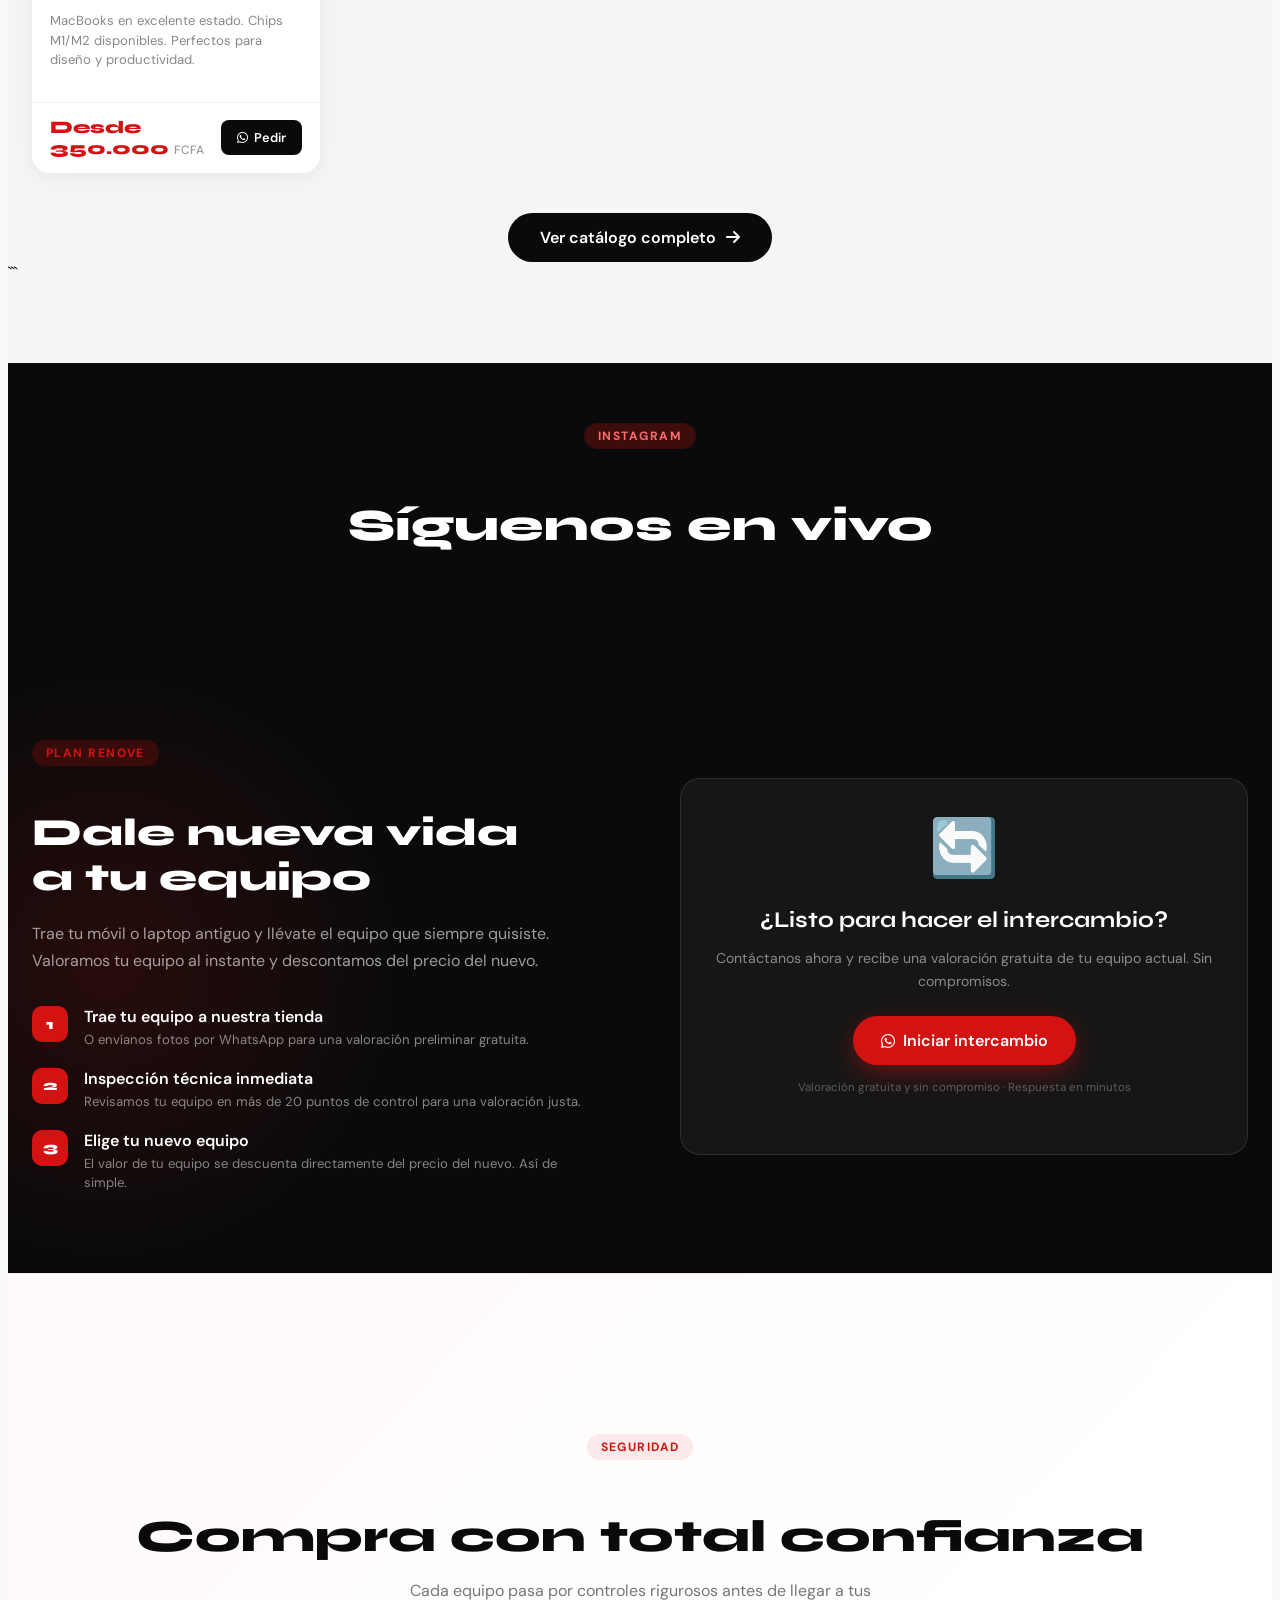
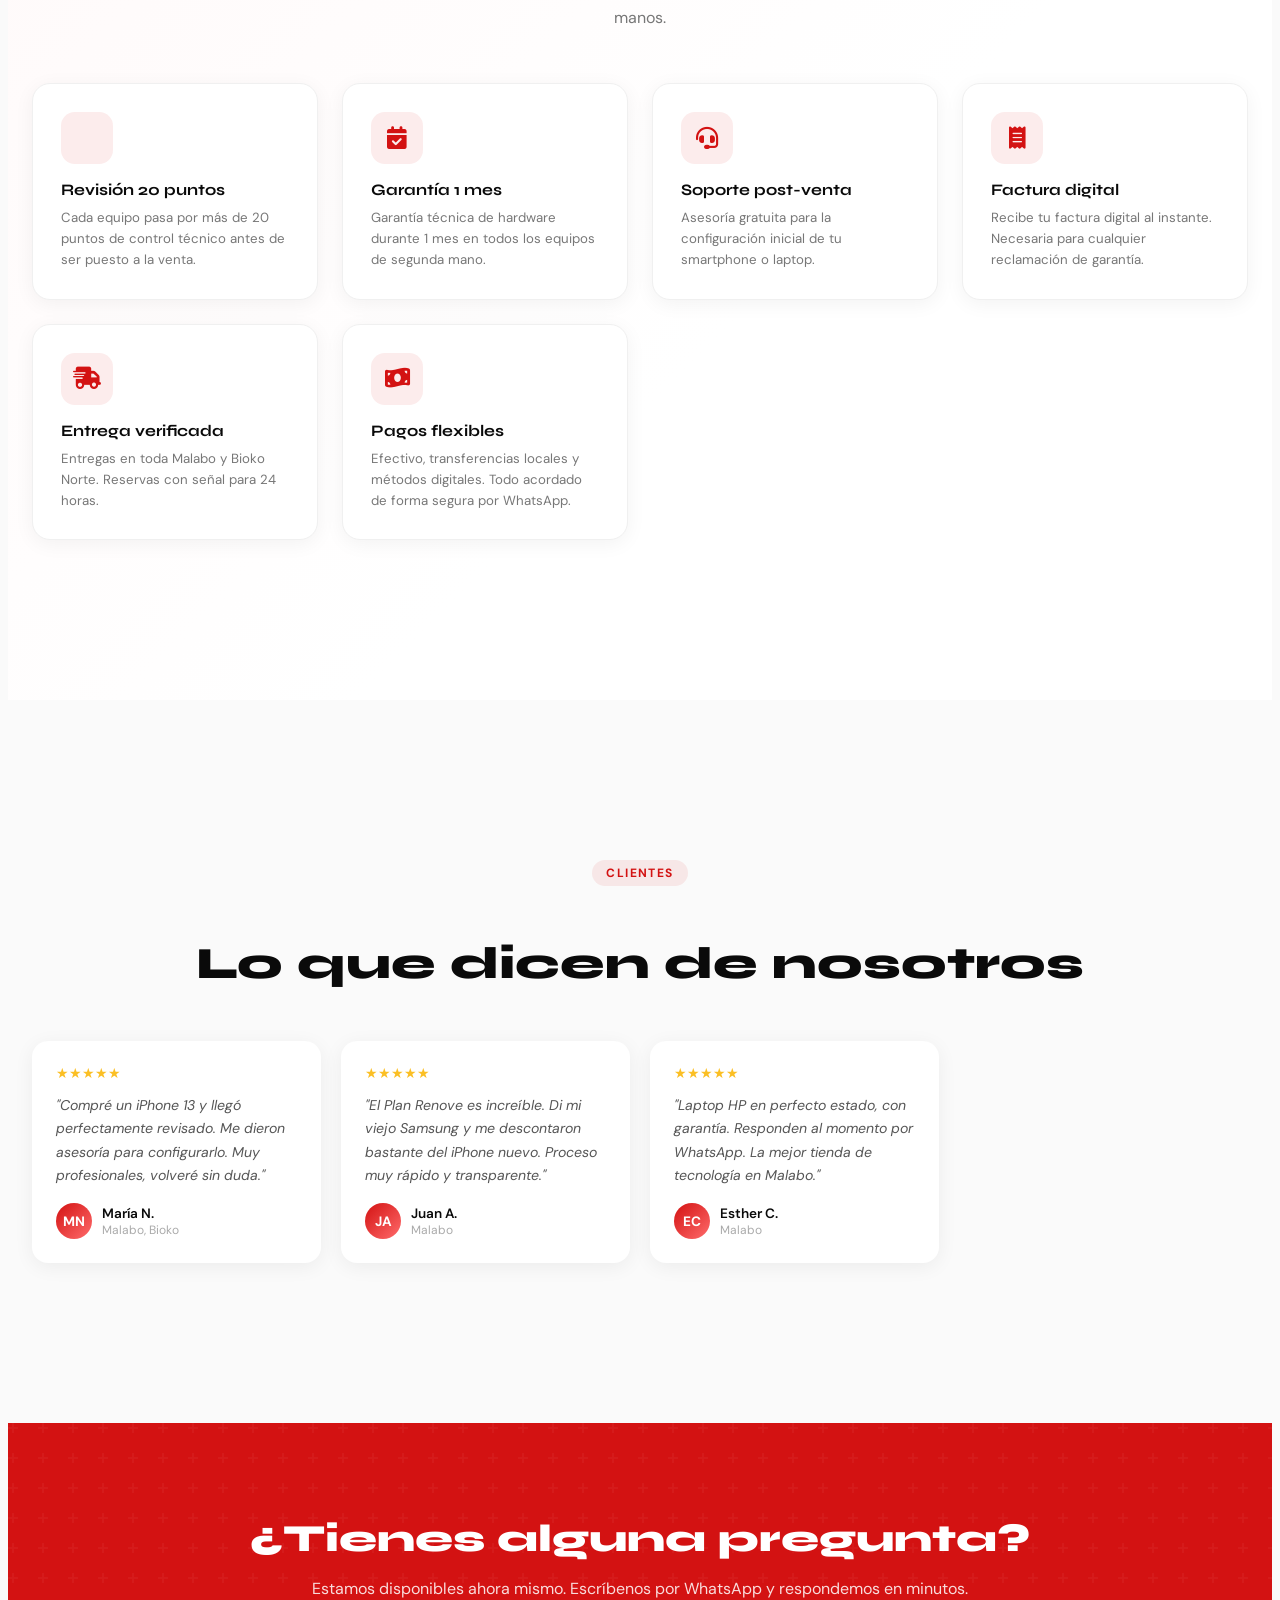
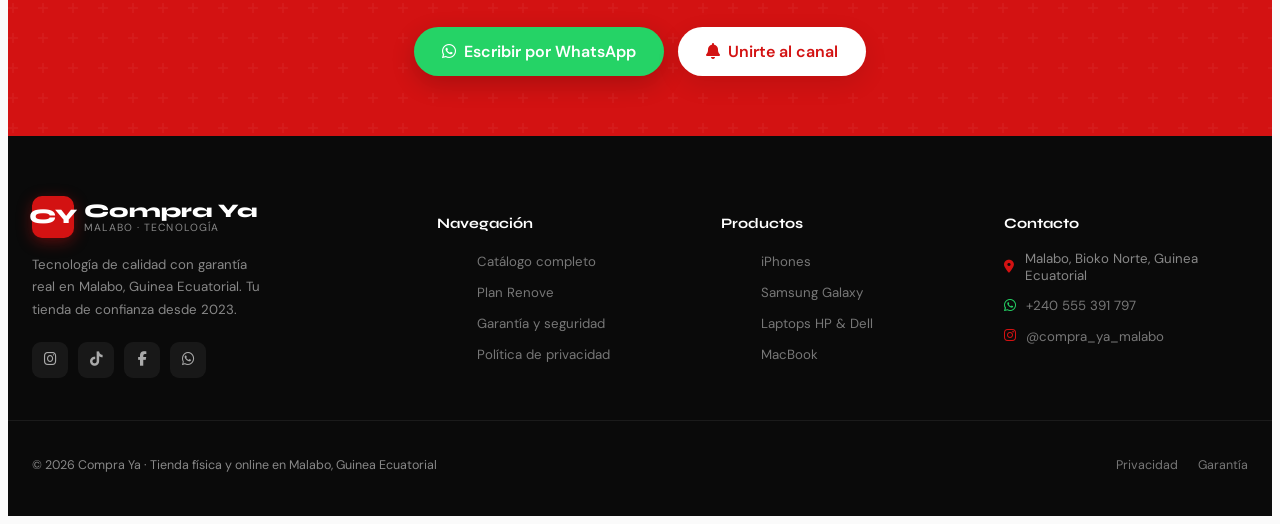
==== commit 648aad95: "Update index.html" ====
--- a/index.html
+++ b/index.html
@@ -1,758 +1,1995 @@
-
 <!DOCTYPE html>
+
 <html lang="es">
 <head>
     <meta charset="UTF-8">
     <meta name="viewport" content="width=device-width, initial-scale=1.0">
-    <title>Intercambio de Móviles - Compra Ya | Malabo</title>
+    <title>Compra Ya — Tecnología Premium · Malabo</title>
+    <link rel="preconnect" href="https://fonts.googleapis.com">
+    <link href="https://fonts.googleapis.com/css2?family=Syne:wght@400;600;700;800&family=DM+Sans:ital,wght@0,300;0,400;0,500;0,600;1,300&display=swap" rel="stylesheet">
     <link rel="stylesheet" href="https://cdnjs.cloudflare.com/ajax/libs/font-awesome/6.5.0/css/all.min.css">
     <style>
         :root {
             --rojo: #d31212;
+            --rojo-oscuro: #a80e0e;
+            --rojo-vivo: #ff1f1f;
             --verde-wa: #25D366;
+            --negro: #0a0a0a;
+            --gris-oscuro: #141414;
+            --gris-medio: #2a2a2a;
+            --gris-claro: #f4f4f4;
+            --blanco: #ffffff;
+            --texto-muted: #888;
+            --radio: 14px;
+            --sombra: 0 20px 60px rgba(0,0,0,0.15);
+            --sombra-roja: 0 12px 40px rgba(211,18,18,0.35);
         }
-        
-        * {
-            margin: 0;
-            padding: 0;
-            box-sizing: border-box;
-            font-family: system-ui, -apple-system, sans-serif;
-        }
-        
-        body {
-            background: #f8f8f8;
-            color: #222;
-            line-height: 1.6;
-        }
-
-        /* ====================== CABECERA ====================== */
-        .header-principal {
+
+```
+    * { margin: 0; padding: 0; box-sizing: border-box; }
+
+    html { scroll-behavior: smooth; }
+
+    body {
+        font-family: 'DM Sans', sans-serif;
+        background: #fafafa;
+        color: var(--negro);
+        overflow-x: hidden;
+    }
+
+    /* ===== CURSOR PERSONALIZADO ===== */
+    .cursor-dot {
+        width: 8px; height: 8px;
+        background: var(--rojo);
+        border-radius: 50%;
+        position: fixed;
+        pointer-events: none;
+        z-index: 99999;
+        transition: transform 0.1s;
+    }
+    .cursor-ring {
+        width: 36px; height: 36px;
+        border: 2px solid rgba(211,18,18,0.5);
+        border-radius: 50%;
+        position: fixed;
+        pointer-events: none;
+        z-index: 99998;
+        transition: all 0.15s ease;
+    }
+
+    /* ===== BARRA SUPERIOR ===== */
+    .topbar {
+        background: var(--negro);
+        color: #aaa;
+        font-size: 0.78rem;
+        letter-spacing: 0.05em;
+        padding: 9px 0;
+        overflow: hidden;
+    }
+    .topbar-inner {
+        max-width: 1300px;
+        margin: 0 auto;
+        padding: 0 24px;
+        display: flex;
+        justify-content: space-between;
+        align-items: center;
+    }
+    .topbar-ticker {
+        display: flex;
+        gap: 32px;
+        align-items: center;
+    }
+    .topbar-ticker span { display: flex; align-items: center; gap: 6px; }
+    .topbar-ticker i { color: var(--rojo); font-size: 0.7rem; }
+    .topbar-badge {
+        background: var(--rojo);
+        color: white;
+        font-size: 0.7rem;
+        font-weight: 700;
+        padding: 3px 10px;
+        border-radius: 20px;
+        letter-spacing: 0.08em;
+        text-transform: uppercase;
+        animation: badgePulse 2s infinite;
+    }
+    @keyframes badgePulse {
+        0%,100% { opacity: 1; }
+        50% { opacity: 0.7; }
+    }
+
+    /* ===== HEADER ===== */
+    .header {
+        background: rgba(255,255,255,0.95);
+        backdrop-filter: blur(20px);
+        -webkit-backdrop-filter: blur(20px);
+        border-bottom: 1px solid rgba(0,0,0,0.06);
+        position: sticky;
+        top: 0;
+        z-index: 1000;
+        transition: box-shadow 0.3s;
+    }
+    .header.scrolled {
+        box-shadow: 0 4px 30px rgba(0,0,0,0.1);
+    }
+    .header-inner {
+        max-width: 1300px;
+        margin: 0 auto;
+        padding: 16px 24px;
+        display: flex;
+        align-items: center;
+        gap: 28px;
+    }
+
+    .logo-wrap { display: flex; align-items: center; gap: 10px; text-decoration: none; flex-shrink: 0; }
+    .logo-icon {
+        width: 42px; height: 42px;
+        background: var(--rojo);
+        border-radius: 10px;
+        display: flex; align-items: center; justify-content: center;
+        font-size: 1.3rem;
+        color: white;
+        font-family: 'Syne', sans-serif;
+        font-weight: 800;
+        box-shadow: 0 4px 15px rgba(211,18,18,0.4);
+    }
+    .logo-text { font-family: 'Syne', sans-serif; font-weight: 800; font-size: 1.2rem; color: var(--negro); line-height: 1.1; }
+    .logo-sub { font-size: 0.65rem; font-weight: 400; color: var(--texto-muted); letter-spacing: 0.1em; text-transform: uppercase; }
+
+    /* Buscador */
+    .search-bar {
+        flex: 1;
+        max-width: 460px;
+        position: relative;
+    }
+    .search-bar input {
+        width: 100%;
+        padding: 12px 50px 12px 18px;
+        border: 2px solid #eee;
+        border-radius: 50px;
+        font-family: 'DM Sans', sans-serif;
+        font-size: 0.9rem;
+        background: #f8f8f8;
+        transition: all 0.3s;
+        outline: none;
+    }
+    .search-bar input:focus {
+        border-color: var(--rojo);
+        background: white;
+        box-shadow: 0 0 0 4px rgba(211,18,18,0.08);
+    }
+    .search-bar button {
+        position: absolute;
+        right: 8px; top: 50%;
+        transform: translateY(-50%);
+        background: var(--rojo);
+        border: none;
+        width: 34px; height: 34px;
+        border-radius: 50%;
+        color: white;
+        cursor: pointer;
+        display: flex; align-items: center; justify-content: center;
+        transition: all 0.3s;
+    }
+    .search-bar button:hover { background: var(--rojo-oscuro); transform: translateY(-50%) scale(1.08); }
+
+    /* Nav */
+    .nav {
+        display: flex;
+        align-items: center;
+        gap: 4px;
+        margin-left: auto;
+    }
+    .nav a {
+        text-decoration: none;
+        color: #444;
+        font-size: 0.88rem;
+        font-weight: 500;
+        padding: 8px 14px;
+        border-radius: 8px;
+        transition: all 0.2s;
+        white-space: nowrap;
+    }
+    .nav a:hover { background: #f5f5f5; color: var(--rojo); }
+    .nav a.active { color: var(--rojo); background: rgba(211,18,18,0.06); }
+
+    .btn-primary {
+        background: var(--rojo);
+        color: white !important;
+        padding: 10px 20px !important;
+        border-radius: 50px !important;
+        font-weight: 600 !important;
+        box-shadow: 0 4px 15px rgba(211,18,18,0.3);
+        transition: all 0.3s !important;
+    }
+    .btn-primary:hover {
+        background: var(--rojo-oscuro) !important;
+        box-shadow: 0 8px 25px rgba(211,18,18,0.4) !important;
+        transform: translateY(-2px) !important;
+    }
+
+    .hamburger { display: none; flex-direction: column; gap: 5px; cursor: pointer; padding: 6px; }
+    .hamburger span { width: 24px; height: 2px; background: #333; transition: all 0.3s; display: block; }
+    .hamburger.open span:nth-child(1) { transform: rotate(45deg) translate(5px, 5px); }
+    .hamburger.open span:nth-child(2) { opacity: 0; }
+    .hamburger.open span:nth-child(3) { transform: rotate(-45deg) translate(5px, -5px); }
+
+    /* ===== HERO ===== */
+    .hero {
+        min-height: 90vh;
+        background: var(--negro);
+        position: relative;
+        display: flex;
+        align-items: center;
+        overflow: hidden;
+    }
+    .hero-bg-grid {
+        position: absolute; inset: 0;
+        background-image:
+            linear-gradient(rgba(211,18,18,0.06) 1px, transparent 1px),
+            linear-gradient(90deg, rgba(211,18,18,0.06) 1px, transparent 1px);
+        background-size: 60px 60px;
+    }
+    .hero-bg-glow {
+        position: absolute;
+        width: 700px; height: 700px;
+        background: radial-gradient(circle, rgba(211,18,18,0.2) 0%, transparent 70%);
+        right: -100px; top: 50%;
+        transform: translateY(-50%);
+        animation: glowPulse 4s ease-in-out infinite;
+    }
+    @keyframes glowPulse {
+        0%,100% { opacity: 0.8; transform: translateY(-50%) scale(1); }
+        50% { opacity: 1; transform: translateY(-50%) scale(1.05); }
+    }
+
+    .hero-content {
+        max-width: 1300px;
+        margin: 0 auto;
+        padding: 80px 24px;
+        display: grid;
+        grid-template-columns: 1fr 1fr;
+        gap: 60px;
+        align-items: center;
+        position: relative;
+        z-index: 1;
+        width: 100%;
+    }
+    .hero-text { color: white; }
+    .hero-badge {
+        display: inline-flex;
+        align-items: center;
+        gap: 8px;
+        background: rgba(211,18,18,0.15);
+        border: 1px solid rgba(211,18,18,0.4);
+        color: #ff6b6b;
+        font-size: 0.78rem;
+        font-weight: 600;
+        letter-spacing: 0.1em;
+        text-transform: uppercase;
+        padding: 6px 14px;
+        border-radius: 30px;
+        margin-bottom: 24px;
+        opacity: 0;
+        animation: fadeUp 0.6s 0.2s forwards;
+    }
+    .hero-badge::before { content: ''; width: 6px; height: 6px; background: var(--rojo-vivo); border-radius: 50%; animation: badgePulse 1.5s infinite; }
+
+    .hero-title {
+        font-family: 'Syne', sans-serif;
+        font-size: clamp(2.4rem, 5vw, 4.2rem);
+        font-weight: 800;
+        line-height: 1.08;
+        margin-bottom: 20px;
+        opacity: 0;
+        animation: fadeUp 0.7s 0.4s forwards;
+    }
+    .hero-title .accent { color: var(--rojo-vivo); }
+
+    .hero-desc {
+        font-size: 1.05rem;
+        color: rgba(255,255,255,0.6);
+        line-height: 1.7;
+        max-width: 460px;
+        margin-bottom: 36px;
+        opacity: 0;
+        animation: fadeUp 0.7s 0.6s forwards;
+    }
+
+    .hero-actions {
+        display: flex;
+        gap: 14px;
+        flex-wrap: wrap;
+        opacity: 0;
+        animation: fadeUp 0.7s 0.8s forwards;
+    }
+    .btn-hero-main {
+        background: var(--rojo);
+        color: white;
+        padding: 15px 30px;
+        border-radius: 50px;
+        text-decoration: none;
+        font-weight: 600;
+        font-size: 0.95rem;
+        display: flex;
+        align-items: center;
+        gap: 10px;
+        transition: all 0.3s;
+        box-shadow: 0 8px 30px rgba(211,18,18,0.5);
+    }
+    .btn-hero-main:hover {
+        transform: translateY(-3px);
+        box-shadow: 0 15px 40px rgba(211,18,18,0.6);
+        background: var(--rojo-vivo);
+    }
+    .btn-hero-ghost {
+        background: rgba(255,255,255,0.07);
+        color: white;
+        padding: 15px 30px;
+        border-radius: 50px;
+        text-decoration: none;
+        font-weight: 500;
+        font-size: 0.95rem;
+        border: 1px solid rgba(255,255,255,0.15);
+        display: flex;
+        align-items: center;
+        gap: 10px;
+        transition: all 0.3s;
+        backdrop-filter: blur(10px);
+    }
+    .btn-hero-ghost:hover {
+        background: rgba(255,255,255,0.12);
+        border-color: rgba(255,255,255,0.3);
+        transform: translateY(-3px);
+    }
+
+    /* Hero stats */
+    .hero-stats {
+        display: flex;
+        gap: 32px;
+        margin-top: 48px;
+        padding-top: 36px;
+        border-top: 1px solid rgba(255,255,255,0.1);
+        opacity: 0;
+        animation: fadeUp 0.7s 1s forwards;
+    }
+    .stat-item { text-align: center; }
+    .stat-number {
+        font-family: 'Syne', sans-serif;
+        font-size: 1.8rem;
+        font-weight: 800;
+        color: white;
+        display: block;
+    }
+    .stat-label { font-size: 0.75rem; color: rgba(255,255,255,0.4); text-transform: uppercase; letter-spacing: 0.08em; }
+
+    /* Hero Visual */
+    .hero-visual {
+        position: relative;
+        opacity: 0;
+        animation: fadeLeft 0.9s 0.5s forwards;
+    }
+    .hero-phone-stack {
+        position: relative;
+        height: 480px;
+        display: flex;
+        align-items: center;
+        justify-content: center;
+    }
+    .phone-card {
+        position: absolute;
+        background: linear-gradient(135deg, #1a1a1a, #2a2a2a);
+        border: 1px solid rgba(255,255,255,0.08);
+        border-radius: 20px;
+        padding: 20px;
+        width: 200px;
+        text-align: center;
+        box-shadow: 0 30px 80px rgba(0,0,0,0.5);
+        transition: all 0.4s;
+    }
+    .phone-card:hover { transform: translateY(-10px) !important; }
+    .phone-card:nth-child(1) { transform: rotate(-8deg) translateX(-80px) translateY(20px); z-index: 1; }
+    .phone-card:nth-child(2) { transform: rotate(0deg); z-index: 3; width: 220px; }
+    .phone-card:nth-child(3) { transform: rotate(8deg) translateX(80px) translateY(20px); z-index: 1; }
+    .phone-emoji { font-size: 3.5rem; margin-bottom: 10px; }
+    .phone-name { color: white; font-weight: 600; font-size: 0.85rem; margin-bottom: 4px; }
+    .phone-price { color: var(--rojo-vivo); font-family: 'Syne', sans-serif; font-weight: 700; font-size: 1rem; }
+    .phone-tag {
+        display: inline-block;
+        background: rgba(211,18,18,0.2);
+        color: #ff6b6b;
+        font-size: 0.65rem;
+        padding: 3px 8px;
+        border-radius: 20px;
+        margin-top: 6px;
+        font-weight: 600;
+        text-transform: uppercase;
+        letter-spacing: 0.05em;
+    }
+
+    /* Floating elements */
+    .float-badge {
+        position: absolute;
+        background: white;
+        border-radius: 12px;
+        padding: 10px 16px;
+        box-shadow: 0 10px 40px rgba(0,0,0,0.3);
+        display: flex;
+        align-items: center;
+        gap: 8px;
+        font-size: 0.78rem;
+        font-weight: 600;
+        color: #333;
+        animation: floatUp 3s ease-in-out infinite;
+        z-index: 5;
+    }
+    .float-badge:nth-child(4) { top: 60px; left: -20px; animation-delay: 0s; }
+    .float-badge:nth-child(5) { bottom: 80px; right: -20px; animation-delay: 1.5s; }
+    .float-badge .fb-icon { width: 28px; height: 28px; border-radius: 8px; display: flex; align-items: center; justify-content: center; font-size: 0.9rem; }
+    @keyframes floatUp {
+        0%,100% { transform: translateY(0); }
+        50% { transform: translateY(-8px); }
+    }
+
+    @keyframes fadeUp {
+        from { opacity: 0; transform: translateY(30px); }
+        to { opacity: 1; transform: translateY(0); }
+    }
+    @keyframes fadeLeft {
+        from { opacity: 0; transform: translateX(40px); }
+        to { opacity: 1; transform: translateX(0); }
+    }
+
+    /* ===== TRUST BAR ===== */
+    .trust-bar {
+        background: white;
+        border-bottom: 1px solid #eee;
+        padding: 20px 0;
+    }
+    .trust-inner {
+        max-width: 1300px;
+        margin: 0 auto;
+        padding: 0 24px;
+        display: flex;
+        justify-content: center;
+        gap: 48px;
+        flex-wrap: wrap;
+    }
+    .trust-item {
+        display: flex;
+        align-items: center;
+        gap: 10px;
+        font-size: 0.85rem;
+        color: #555;
+        font-weight: 500;
+    }
+    .trust-item i { color: var(--rojo); font-size: 1.1rem; }
+
+    /* ===== SECCIONES GENERALES ===== */
+    .section {
+        max-width: 1300px;
+        margin: 0 auto;
+        padding: 80px 24px;
+    }
+    .section-header {
+        text-align: center;
+        margin-bottom: 52px;
+    }
+    .section-tag {
+        display: inline-block;
+        background: rgba(211,18,18,0.08);
+        color: var(--rojo);
+        font-size: 0.75rem;
+        font-weight: 700;
+        letter-spacing: 0.12em;
+        text-transform: uppercase;
+        padding: 5px 14px;
+        border-radius: 20px;
+        margin-bottom: 14px;
+    }
+    .section-title {
+        font-family: 'Syne', sans-serif;
+        font-size: clamp(1.8rem, 3.5vw, 2.8rem);
+        font-weight: 800;
+        color: var(--negro);
+        line-height: 1.15;
+        margin-bottom: 14px;
+    }
+    .section-desc { font-size: 1rem; color: #777; max-width: 500px; margin: 0 auto; line-height: 1.7; }
+
+    /* ===== CATEGORÍAS ===== */
+    .cats-grid {
+        display: grid;
+        grid-template-columns: repeat(auto-fit, minmax(160px, 1fr));
+        gap: 14px;
+    }
+    .cat-card {
+        background: white;
+        border: 2px solid #eee;
+        border-radius: var(--radio);
+        padding: 24px 16px;
+        text-align: center;
+        text-decoration: none;
+        color: #333;
+        transition: all 0.3s;
+        cursor: pointer;
+        position: relative;
+        overflow: hidden;
+    }
+    .cat-card::before {
+        content: '';
+        position: absolute;
+        inset: 0;
+        background: var(--rojo);
+        transform: translateY(100%);
+        transition: transform 0.3s ease;
+        z-index: 0;
+    }
+    .cat-card:hover::before { transform: translateY(0); }
+    .cat-card:hover { border-color: var(--rojo); transform: translateY(-4px); box-shadow: var(--sombra-roja); }
+    .cat-card:hover .cat-icon, .cat-card:hover .cat-name { color: white; position: relative; z-index: 1; }
+    .cat-icon { font-size: 2.2rem; margin-bottom: 10px; display: block; transition: color 0.3s; }
+    .cat-name { font-weight: 600; font-size: 0.85rem; transition: color 0.3s; }
+
+    /* ===== PRODUCTOS ===== */
+    .products-grid {
+        display: grid;
+        grid-template-columns: repeat(auto-fill, minmax(280px, 1fr));
+        gap: 22px;
+    }
+
+    .product-card {
+        background: white;
+        border-radius: 18px;
+        overflow: hidden;
+        box-shadow: 0 4px 20px rgba(0,0,0,0.06);
+        transition: all 0.4s cubic-bezier(0.34, 1.56, 0.64, 1);
+        position: relative;
+        cursor: pointer;
+    }
+    .product-card:hover {
+        transform: translateY(-10px);
+        box-shadow: 0 25px 60px rgba(0,0,0,0.15);
+    }
+
+    .product-img-wrap {
+        position: relative;
+        height: 220px;
+        background: #f5f5f5;
+        overflow: hidden;
+    }
+    .product-img-wrap img {
+        width: 100%; height: 100%;
+        object-fit: cover;
+        transition: transform 0.5s ease;
+    }
+    .product-card:hover .product-img-wrap img { transform: scale(1.07); }
+
+    .product-label {
+        position: absolute;
+        top: 12px; left: 12px;
+        background: var(--rojo);
+        color: white;
+        font-size: 0.7rem;
+        font-weight: 700;
+        padding: 4px 10px;
+        border-radius: 20px;
+        text-transform: uppercase;
+        letter-spacing: 0.05em;
+    }
+    .product-label.nuevo { background: #0070f3; }
+    .product-label.oferta { background: #e67e22; }
+
+    .product-quick {
+        position: absolute;
+        bottom: 12px; right: 12px;
+        background: white;
+        border: none;
+        width: 38px; height: 38px;
+        border-radius: 50%;
+        display: flex; align-items: center; justify-content: center;
+        cursor: pointer;
+        box-shadow: 0 4px 15px rgba(0,0,0,0.15);
+        opacity: 0;
+        transform: scale(0.8);
+        transition: all 0.3s;
+        color: var(--rojo);
+    }
+    .product-card:hover .product-quick { opacity: 1; transform: scale(1); }
+
+    .product-body { padding: 18px; }
+    .product-category { font-size: 0.72rem; color: #999; text-transform: uppercase; letter-spacing: 0.08em; margin-bottom: 6px; }
+    .product-name { font-family: 'Syne', sans-serif; font-size: 1rem; font-weight: 700; color: #111; margin-bottom: 6px; line-height: 1.3; }
+    .product-desc { font-size: 0.82rem; color: #888; line-height: 1.5; margin-bottom: 14px; }
+
+    .product-footer {
+        display: flex;
+        align-items: center;
+        justify-content: space-between;
+        padding: 14px 18px;
+        border-top: 1px solid #f0f0f0;
+    }
+    .product-price {
+        font-family: 'Syne', sans-serif;
+        font-size: 1.1rem;
+        font-weight: 800;
+        color: var(--rojo);
+    }
+    .product-price span { font-size: 0.75rem; font-weight: 500; color: #999; font-family: 'DM Sans', sans-serif; }
+    .btn-comprar {
+        background: var(--negro);
+        color: white;
+        border: none;
+        padding: 9px 16px;
+        border-radius: 8px;
+        font-family: 'DM Sans', sans-serif;
+        font-size: 0.8rem;
+        font-weight: 600;
+        cursor: pointer;
+        display: flex;
+        align-items: center;
+        gap: 6px;
+        transition: all 0.3s;
+        text-decoration: none;
+    }
+    .btn-comprar:hover { background: var(--rojo); transform: scale(1.03); }
+
+    /* ===== INTERCAMBIO ===== */
+    .intercambio-section {
+        background: var(--negro);
+        padding: 80px 0;
+        position: relative;
+        overflow: hidden;
+    }
+    .intercambio-section::before {
+        content: '';
+        position: absolute;
+        width: 600px; height: 600px;
+        background: radial-gradient(circle, rgba(211,18,18,0.15), transparent 70%);
+        left: -200px; top: 50%;
+        transform: translateY(-50%);
+    }
+    .intercambio-inner {
+        max-width: 1300px;
+        margin: 0 auto;
+        padding: 0 24px;
+        display: grid;
+        grid-template-columns: 1fr 1fr;
+        gap: 80px;
+        align-items: center;
+        position: relative;
+        z-index: 1;
+    }
+    .intercambio-text { color: white; }
+    .intercambio-text .section-tag { background: rgba(211,18,18,0.2); }
+    .intercambio-title {
+        font-family: 'Syne', sans-serif;
+        font-size: clamp(1.8rem, 3vw, 2.8rem);
+        font-weight: 800;
+        line-height: 1.15;
+        margin-bottom: 20px;
+    }
+    .intercambio-desc { color: rgba(255,255,255,0.6); line-height: 1.7; margin-bottom: 32px; }
+
+    .steps {
+        display: flex;
+        flex-direction: column;
+        gap: 18px;
+    }
+    .step {
+        display: flex;
+        align-items: flex-start;
+        gap: 16px;
+        opacity: 0;
+        transform: translateX(-20px);
+        transition: all 0.5s ease;
+    }
+    .step.visible { opacity: 1; transform: translateX(0); }
+    .step-num {
+        width: 36px; height: 36px;
+        background: var(--rojo);
+        border-radius: 10px;
+        display: flex; align-items: center; justify-content: center;
+        font-family: 'Syne', sans-serif;
+        font-weight: 800;
+        font-size: 0.9rem;
+        color: white;
+        flex-shrink: 0;
+    }
+    .step-title { font-weight: 600; color: white; margin-bottom: 3px; }
+    .step-desc { font-size: 0.82rem; color: rgba(255,255,255,0.5); line-height: 1.5; }
+
+    .intercambio-cta {
+        background: rgba(255,255,255,0.05);
+        border: 1px solid rgba(255,255,255,0.1);
+        border-radius: 20px;
+        padding: 32px;
+        backdrop-filter: blur(10px);
+        text-align: center;
+    }
+    .ren-icon { font-size: 3.5rem; margin-bottom: 16px; display: block; }
+    .intercambio-cta h3 { color: white; font-family: 'Syne', sans-serif; font-size: 1.4rem; font-weight: 700; margin-bottom: 10px; }
+    .intercambio-cta p { color: rgba(255,255,255,0.5); font-size: 0.88rem; line-height: 1.6; margin-bottom: 24px; }
+    .btn-intercambio {
+        background: var(--rojo);
+        color: white;
+        padding: 14px 28px;
+        border-radius: 50px;
+        text-decoration: none;
+        font-weight: 600;
+        display: inline-flex;
+        align-items: center;
+        gap: 8px;
+        transition: all 0.3s;
+        box-shadow: 0 8px 25px rgba(211,18,18,0.4);
+    }
+    .btn-intercambio:hover { transform: translateY(-3px); box-shadow: 0 14px 35px rgba(211,18,18,0.5); }
+
+    /* ===== GARANTÍA ===== */
+    .garantia-section {
+        background: linear-gradient(135deg, #fff9f9 0%, #fff 60%);
+        padding: 80px 0;
+        border-top: 1px solid #f0e8e8;
+    }
+    .garantia-grid {
+        display: grid;
+        grid-template-columns: repeat(auto-fit, minmax(240px, 1fr));
+        gap: 24px;
+    }
+    .garantia-card {
+        background: white;
+        border-radius: 18px;
+        padding: 28px;
+        box-shadow: 0 4px 20px rgba(0,0,0,0.05);
+        border: 1px solid #f0f0f0;
+        transition: all 0.3s;
+        position: relative;
+        overflow: hidden;
+    }
+    .garantia-card::before {
+        content: '';
+        position: absolute;
+        top: 0; left: 0;
+        width: 4px; height: 100%;
+        background: var(--rojo);
+        transform: scaleY(0);
+        transition: transform 0.3s ease;
+        transform-origin: bottom;
+    }
+    .garantia-card:hover::before { transform: scaleY(1); }
+    .garantia-card:hover { box-shadow: 0 12px 40px rgba(211,18,18,0.1); transform: translateY(-4px); }
+    .garantia-icon {
+        width: 52px; height: 52px;
+        background: rgba(211,18,18,0.08);
+        border-radius: 14px;
+        display: flex; align-items: center; justify-content: center;
+        font-size: 1.4rem;
+        margin-bottom: 16px;
+        color: var(--rojo);
+    }
+    .garantia-title { font-family: 'Syne', sans-serif; font-weight: 700; font-size: 1rem; margin-bottom: 8px; }
+    .garantia-desc { font-size: 0.83rem; color: #777; line-height: 1.6; }
+
+    /* ===== TESTIMONIOS ===== */
+    .testimonios-section { background: #fafafa; padding: 80px 0; }
+    .testimonios-grid {
+        display: grid;
+        grid-template-columns: repeat(auto-fill, minmax(280px, 1fr));
+        gap: 20px;
+    }
+    .testimonio-card {
+        background: white;
+        border-radius: 16px;
+        padding: 24px;
+        box-shadow: 0 4px 20px rgba(0,0,0,0.06);
+        transition: all 0.3s;
+    }
+    .testimonio-card:hover { transform: translateY(-4px); box-shadow: 0 14px 35px rgba(0,0,0,0.1); }
+    .t-stars { color: #fbbf24; font-size: 0.85rem; margin-bottom: 12px; }
+    .t-text { font-size: 0.88rem; color: #555; line-height: 1.65; margin-bottom: 16px; font-style: italic; }
+    .t-author { display: flex; align-items: center; gap: 10px; }
+    .t-avatar {
+        width: 36px; height: 36px;
+        background: linear-gradient(135deg, var(--rojo), #ff6b6b);
+        border-radius: 50%;
+        display: flex; align-items: center; justify-content: center;
+        color: white;
+        font-weight: 700;
+        font-size: 0.85rem;
+    }
+    .t-name { font-weight: 600; font-size: 0.85rem; }
+    .t-loc { font-size: 0.75rem; color: #aaa; }
+
+    /* ===== CONTACTO / FOOTER ===== */
+    .contact-bar {
+        background: var(--rojo);
+        padding: 60px 0;
+        text-align: center;
+        color: white;
+        position: relative;
+        overflow: hidden;
+    }
+    .contact-bar::before {
+        content: '';
+        position: absolute; inset: 0;
+        background: url("data:image/svg+xml,%3Csvg width='60' height='60' viewBox='0 0 60 60' xmlns='http://www.w3.org/2000/svg'%3E%3Cg fill='none' fill-rule='evenodd'%3E%3Cg fill='%23ffffff' fill-opacity='0.04'%3E%3Cpath d='M36 34v-4h-2v4h-4v2h4v4h2v-4h4v-2h-4zm0-30V0h-2v4h-4v2h4v4h2V6h4V4h-4zM6 34v-4H4v4H0v2h4v4h2v-4h4v-2H6zM6 4V0H4v4H0v2h4v4h2V6h4V4H6z'/%3E%3C/g%3E%3C/g%3E%3C/svg%3E");
+    }
+    .contact-bar h2 { font-family: 'Syne', sans-serif; font-size: clamp(1.6rem, 3vw, 2.4rem); font-weight: 800; margin-bottom: 12px; position: relative; }
+    .contact-bar p { font-size: 1rem; opacity: 0.85; margin-bottom: 28px; position: relative; }
+    .contact-actions { display: flex; justify-content: center; gap: 14px; flex-wrap: wrap; position: relative; }
+    .btn-wa {
+        background: var(--verde-wa);
+        color: white;
+        padding: 14px 28px;
+        border-radius: 50px;
+        text-decoration: none;
+        font-weight: 600;
+        display: inline-flex;
+        align-items: center;
+        gap: 8px;
+        transition: all 0.3s;
+        box-shadow: 0 8px 25px rgba(0,0,0,0.2);
+    }
+    .btn-wa:hover { transform: translateY(-3px); box-shadow: 0 14px 35px rgba(0,0,0,0.25); }
+    .btn-white {
+        background: white;
+        color: var(--rojo);
+        padding: 14px 28px;
+        border-radius: 50px;
+        text-decoration: none;
+        font-weight: 600;
+        display: inline-flex;
+        align-items: center;
+        gap: 8px;
+        transition: all 0.3s;
+        box-shadow: 0 8px 25px rgba(0,0,0,0.1);
+    }
+    .btn-white:hover { transform: translateY(-3px); box-shadow: 0 14px 35px rgba(0,0,0,0.15); }
+
+    footer {
+        background: var(--negro);
+        color: #888;
+        padding: 60px 0 30px;
+    }
+    .footer-inner {
+        max-width: 1300px;
+        margin: 0 auto;
+        padding: 0 24px;
+        display: grid;
+        grid-template-columns: 1.5fr 1fr 1fr 1fr;
+        gap: 40px;
+    }
+    .footer-brand .logo-wrap { margin-bottom: 16px; }
+    .footer-brand p { font-size: 0.83rem; line-height: 1.7; max-width: 240px; }
+    .footer-socials { display: flex; gap: 10px; margin-top: 20px; }
+    .social-btn {
+        width: 36px; height: 36px;
+        background: rgba(255,255,255,0.06);
+        border-radius: 9px;
+        display: flex; align-items: center; justify-content: center;
+        color: #aaa;
+        text-decoration: none;
+        font-size: 0.9rem;
+        transition: all 0.3s;
+    }
+    .social-btn:hover { background: var(--rojo); color: white; transform: translateY(-3px); }
+
+    .footer-col h4 { color: white; font-family: 'Syne', sans-serif; font-weight: 700; font-size: 0.9rem; margin-bottom: 18px; }
+    .footer-col ul { list-style: none; }
+    .footer-col ul li { margin-bottom: 10px; }
+    .footer-col ul a { color: #777; text-decoration: none; font-size: 0.83rem; transition: color 0.2s; }
+    .footer-col ul a:hover { color: var(--rojo); }
+    .footer-contact p { font-size: 0.83rem; display: flex; align-items: center; gap: 8px; margin-bottom: 10px; }
+    .footer-contact i { color: var(--rojo); width: 14px; }
+
+    .footer-bottom {
+        max-width: 1300px;
+        margin: 40px auto 0;
+        padding: 24px 24px 0;
+        border-top: 1px solid rgba(255,255,255,0.07);
+        display: flex;
+        justify-content: space-between;
+        align-items: center;
+        flex-wrap: wrap;
+        gap: 10px;
+    }
+    .footer-bottom p { font-size: 0.78rem; }
+    .footer-bottom a { color: #777; text-decoration: none; font-size: 0.78rem; }
+    .footer-bottom a:hover { color: var(--rojo); }
+
+    /* ===== FAB FLOTANTES ===== */
+    .fab-group {
+        position: fixed;
+        bottom: 28px;
+        right: 28px;
+        display: flex;
+        flex-direction: column;
+        align-items: flex-end;
+        gap: 12px;
+        z-index: 9000;
+    }
+    .fab-menu {
+        display: flex;
+        flex-direction: column;
+        gap: 10px;
+        align-items: flex-end;
+        opacity: 0;
+        transform: translateY(20px);
+        pointer-events: none;
+        transition: all 0.3s ease;
+    }
+    .fab-menu.open { opacity: 1; transform: translateY(0); pointer-events: all; }
+
+    .fab-item {
+        display: flex;
+        align-items: center;
+        gap: 10px;
+        text-decoration: none;
+        cursor: pointer;
+    }
+    .fab-label {
+        background: rgba(10,10,10,0.9);
+        color: white;
+        padding: 6px 12px;
+        border-radius: 8px;
+        font-size: 0.78rem;
+        font-weight: 500;
+        white-space: nowrap;
+        backdrop-filter: blur(10px);
+    }
+    .fab-btn {
+        width: 50px; height: 50px;
+        border-radius: 50%;
+        border: none;
+        display: flex; align-items: center; justify-content: center;
+        font-size: 1.3rem;
+        color: white;
+        cursor: pointer;
+        box-shadow: 0 6px 20px rgba(0,0,0,0.25);
+        transition: all 0.3s;
+        text-decoration: none;
+    }
+    .fab-btn:hover { transform: scale(1.1); }
+    .fab-btn.wa { background: var(--verde-wa); }
+    .fab-btn.ig { background: linear-gradient(135deg, #f9ce34, #ee2a7b, #6228d7); }
+    .fab-btn.chat { background: var(--rojo); }
+
+    .fab-main {
+        width: 62px; height: 62px;
+        background: var(--rojo);
+        border-radius: 50%;
+        border: none;
+        color: white;
+        font-size: 1.6rem;
+        cursor: pointer;
+        box-shadow: 0 8px 30px rgba(211,18,18,0.5);
+        display: flex; align-items: center; justify-content: center;
+        transition: all 0.3s;
+        animation: fabPulse 3s infinite;
+    }
+    .fab-main:hover { transform: scale(1.08); }
+    .fab-main.open { transform: rotate(45deg); background: #333; animation: none; box-shadow: 0 8px 30px rgba(0,0,0,0.3); }
+    @keyframes fabPulse {
+        0%,100% { box-shadow: 0 8px 30px rgba(211,18,18,0.5); }
+        50% { box-shadow: 0 12px 45px rgba(211,18,18,0.75); }
+    }
+
+    /* ===== CHAT WIDGET ===== */
+    .chat-widget {
+        position: fixed;
+        bottom: 110px;
+        right: 28px;
+        width: 340px;
+        background: white;
+        border-radius: 20px;
+        box-shadow: 0 20px 60px rgba(0,0,0,0.2);
+        z-index: 8999;
+        overflow: hidden;
+        display: none;
+        flex-direction: column;
+        opacity: 0;
+        transform: scale(0.95) translateY(10px);
+        transition: all 0.3s cubic-bezier(0.34, 1.56, 0.64, 1);
+    }
+    .chat-widget.open {
+        display: flex;
+        opacity: 1;
+        transform: scale(1) translateY(0);
+    }
+    .chat-head {
+        background: linear-gradient(135deg, #1a1a1a, #2a2a2a);
+        padding: 18px;
+        display: flex;
+        align-items: center;
+        gap: 12px;
+    }
+    .chat-head-avatar {
+        width: 44px; height: 44px;
+        background: var(--rojo);
+        border-radius: 50%;
+        display: flex; align-items: center; justify-content: center;
+        font-size: 1.2rem;
+        flex-shrink: 0;
+    }
+    .chat-head-info { flex: 1; }
+    .chat-head-name { color: white; font-weight: 600; font-size: 0.9rem; }
+    .chat-head-status { color: #4ade80; font-size: 0.72rem; display: flex; align-items: center; gap: 5px; }
+    .chat-head-status::before { content: ''; width: 6px; height: 6px; background: #4ade80; border-radius: 50%; animation: badgePulse 1.5s infinite; }
+    .chat-close { color: rgba(255,255,255,0.5); cursor: pointer; font-size: 1.1rem; padding: 4px; transition: color 0.2s; }
+    .chat-close:hover { color: white; }
+
+    .chat-body {
+        padding: 20px;
+        background: #f8f8f8;
+        max-height: 320px;
+        overflow-y: auto;
+    }
+    .chat-welcome {
+        background: white;
+        border-radius: 12px 12px 12px 4px;
+        padding: 14px 16px;
+        font-size: 0.85rem;
+        line-height: 1.6;
+        color: #333;
+        box-shadow: 0 2px 10px rgba(0,0,0,0.05);
+        margin-bottom: 16px;
+    }
+    .chat-options { display: flex; flex-direction: column; gap: 8px; }
+    .chat-option-btn {
+        background: white;
+        border: 1.5px solid #eee;
+        border-radius: 12px;
+        padding: 11px 14px;
+        text-align: left;
+        cursor: pointer;
+        font-family: 'DM Sans', sans-serif;
+        font-size: 0.82rem;
+        color: #333;
+        transition: all 0.25s;
+        display: flex;
+        align-items: center;
+        gap: 8px;
+    }
+    .chat-option-btn:hover { border-color: var(--verde-wa); background: #f0faf3; color: #1a7a42; transform: translateX(4px); }
+
+    .chat-foot {
+        padding: 12px 16px;
+        background: white;
+        border-top: 1px solid #eee;
+        text-align: center;
+        font-size: 0.75rem;
+        color: #999;
+    }
+    .chat-foot a { color: var(--verde-wa); text-decoration: none; font-weight: 500; }
+
+    /* ===== MODAL ===== */
+    .modal-overlay {
+        display: none;
+        position: fixed;
+        inset: 0;
+        background: rgba(0,0,0,0.7);
+        z-index: 99999;
+        align-items: center;
+        justify-content: center;
+        backdrop-filter: blur(4px);
+    }
+    .modal-overlay.open { display: flex; }
+    .modal-box {
+        background: white;
+        max-width: 680px;
+        width: 92%;
+        border-radius: 20px;
+        max-height: 88vh;
+        overflow-y: auto;
+        padding: 40px;
+        position: relative;
+        animation: modalIn 0.3s ease;
+    }
+    @keyframes modalIn {
+        from { opacity: 0; transform: scale(0.95) translateY(20px); }
+        to { opacity: 1; transform: scale(1) translateY(0); }
+    }
+    .modal-close {
+        position: absolute;
+        top: 18px; right: 18px;
+        background: #f5f5f5;
+        border: none;
+        width: 34px; height: 34px;
+        border-radius: 50%;
+        cursor: pointer;
+        font-size: 1rem;
+        display: flex; align-items: center; justify-content: center;
+        transition: all 0.2s;
+    }
+    .modal-close:hover { background: var(--rojo); color: white; }
+    .modal-box h2 { font-family: 'Syne', sans-serif; font-size: 1.5rem; color: var(--rojo); text-align: center; margin-bottom: 24px; }
+    .modal-box h3 { font-family: 'Syne', sans-serif; font-size: 1rem; margin: 22px 0 8px; color: #222; border-bottom: 2px solid #f5f5f5; padding-bottom: 8px; }
+    .modal-box p { font-size: 0.85rem; color: #666; line-height: 1.7; margin-bottom: 10px; }
+    .modal-box ul { padding-left: 18px; margin-bottom: 10px; }
+    .modal-box ul li { font-size: 0.85rem; color: #666; line-height: 1.7; margin-bottom: 5px; }
+
+    /* ===== BUSCADOR IA ===== */
+    .ia-modal-box { max-width: 580px; }
+    .ia-input-wrap { display: flex; gap: 10px; margin-bottom: 20px; }
+    .ia-input-wrap input {
+        flex: 1; padding: 14px 18px;
+        border: 2px solid #eee;
+        border-radius: 50px;
+        font-family: 'DM Sans', sans-serif;
+        font-size: 0.95rem;
+        outline: none;
+        transition: border-color 0.3s;
+    }
+    .ia-input-wrap input:focus { border-color: var(--rojo); }
+    .ia-input-wrap button {
+        background: var(--rojo); color: white; border: none;
+        padding: 14px 24px; border-radius: 50px; cursor: pointer;
+        font-family: 'DM Sans', sans-serif; font-weight: 600; font-size: 0.9rem;
+        transition: all 0.3s;
+    }
+    .ia-input-wrap button:hover { background: var(--rojo-oscuro); transform: scale(1.03); }
+    .ia-result {
+        background: #f8f8f8; border-radius: 14px; padding: 20px;
+        font-size: 0.85rem; color: #555; line-height: 1.7;
+        display: none;
+        animation: fadeUp 0.4s forwards;
+    }
+    .ia-result.show { display: block; }
+    .ia-chips { display: flex; gap: 8px; flex-wrap: wrap; margin-bottom: 18px; }
+    .ia-chip {
+        background: #f5f5f5; border: 1.5px solid #eee; border-radius: 20px;
+        padding: 6px 14px; font-size: 0.78rem; cursor: pointer;
+        transition: all 0.2s; color: #555;
+    }
+    .ia-chip:hover { background: var(--rojo); border-color: var(--rojo); color: white; }
+
+    /* ===== ANIMACIONES SCROLL ===== */
+    .reveal {
+        opacity: 0;
+        transform: translateY(30px);
+        transition: all 0.6s cubic-bezier(0.4, 0, 0.2, 1);
+    }
+    .reveal.visible { opacity: 1; transform: translateY(0); }
+    .reveal-delay-1 { transition-delay: 0.1s; }
+    .reveal-delay-2 { transition-delay: 0.2s; }
+    .reveal-delay-3 { transition-delay: 0.3s; }
+    .reveal-delay-4 { transition-delay: 0.4s; }
+
+    /* ===== LOADER ===== */
+    .page-loader {
+        position: fixed; inset: 0;
+        background: var(--negro);
+        z-index: 999999;
+        display: flex; align-items: center; justify-content: center;
+        flex-direction: column;
+        gap: 20px;
+        transition: opacity 0.5s ease;
+    }
+    .page-loader.hidden { opacity: 0; pointer-events: none; }
+    .loader-logo { font-family: 'Syne', sans-serif; font-size: 2rem; font-weight: 800; color: white; }
+    .loader-logo span { color: var(--rojo-vivo); }
+    .loader-bar {
+        width: 200px; height: 3px;
+        background: rgba(255,255,255,0.1);
+        border-radius: 2px;
+        overflow: hidden;
+    }
+    .loader-fill {
+        height: 100%;
+        background: var(--rojo);
+        border-radius: 2px;
+        animation: loaderAnim 1.2s ease forwards;
+    }
+    @keyframes loaderAnim {
+        from { width: 0; }
+        to { width: 100%; }
+    }
+
+    /* ===== RESPONSIVE ===== */
+    @media (max-width: 1024px) {
+        .hero-content { grid-template-columns: 1fr; gap: 40px; }
+        .hero-visual { display: none; }
+        .intercambio-inner { grid-template-columns: 1fr; gap: 40px; }
+        .footer-inner { grid-template-columns: 1fr 1fr; }
+    }
+
+    @media (max-width: 768px) {
+        .topbar-ticker { gap: 16px; font-size: 0.72rem; }
+        .nav { display: none; }
+        .nav.mobile-open {
+            display: flex;
+            flex-direction: column;
+            position: fixed;
+            top: 0; left: 0; right: 0; bottom: 0;
             background: white;
-            box-shadow: 0 4px 15px rgba(0,0,0,0.1);
-            position: sticky;
-            top: 0;
-            z-index: 1000;
-        }
-
-        .logo-rectangulo {
-            background: white;
-            padding: 20px 0;
-            text-align: center;
-            border-bottom: 1px solid #eee;
-            width: 100%;
-        }
-
-        .logo-full {
-            max-width: 320px;
-            height: auto;
-            display: block;
-            margin: 0 auto;
-        }
-
-        .banner-publicidad {
-            background: #f9f9f9;
-            padding: 14px 20px;
-            text-align: center;
-            font-size: 0.95rem;
-            color: #555;
-            border-bottom: 1px solid #eee;
-        }
-
-        .header-contenido {
-            max-width: 1300px;
-            margin: 0 auto;
-            padding: 15px 20px;
-        }
-
-        .header-inner {
-            display: flex;
-            align-items: center;
-            justify-content: space-between;
-            flex-wrap: wrap;
-            gap: 15px;
-        }
-
-        .nav-links {
-            display: flex;
-            list-style: none;
-            gap: 32px;
-            margin: 0;
-            padding: 0;
-        }
-
-        .nav-links a {
-            text-decoration: none;
-            color: #222;
-            font-weight: 600;
-            font-size: 1.05rem;
-            transition: color 0.3s;
-        }
-
-        .nav-links a:hover {
-            color: var(--rojo);
-        }
-
-        .hamburger {
-            display: none;
-            flex-direction: column;
-            gap: 5px;
-            cursor: pointer;
-        }
-
-        .hamburger span {
-            width: 30px;
-            height: 3px;
-            background: #222;
-            transition: 0.3s;
-        }
-
-        /* Botón IA */
-        .ia-button-container {
-            margin-left: auto;
-        }
-
-        .btn-ia {
-            background: linear-gradient(135deg, #d31212, #a80e0e);
-            color: white;
-            border: none;
-            padding: 12px 24px;
-            border-radius: 50px;
-            font-weight: 600;
-            font-size: 1rem;
-            cursor: pointer;
-            display: flex;
-            align-items: center;
-            gap: 8px;
-            transition: all 0.3s;
-            box-shadow: 0 4px 15px rgba(211, 18, 18, 0.3);
-        }
-
-        .btn-ia:hover {
-            transform: translateY(-2px);
-            box-shadow: 0 8px 20px rgba(211, 18, 18, 0.4);
-        }
-
-        /* WhatsApp Flotante */
-        .whatsapp-flotante {
-            position: fixed;
-            bottom: 25px;
-            right: 25px;
-            background: var(--verde-wa);
-            color: white;
-            width: 68px;
-            height: 68px;
-            border-radius: 50%;
-            display: flex;
             align-items: center;
             justify-content: center;
-            font-size: 38px;
-            box-shadow: 0 10px 30px rgba(37, 211, 102, 0.5);
+            gap: 24px;
             z-index: 9999;
-            text-decoration: none;
-            animation: pulsoVerde 2.8s infinite ease-in-out;
         }
-
-        .whatsapp-flotante:hover {
-            transform: scale(1.12);
-        }
-
-        @keyframes pulsoVerde {
-            0%, 100% { box-shadow: 0 10px 30px rgba(37, 211, 102, 0.5); }
-            50% { box-shadow: 0 15px 45px rgba(37, 211, 102, 0.85); }
-        }
-
-        /* Catálogo */
-        .seccion {
-            max-width: 1300px;
-            margin: 50px auto;
-            padding: 0 20px;
-        }
-
-        .seccion-titulo {
-            text-align: center;
-            font-size: 2.2rem;
-            color: var(--rojo);
-            margin-bottom: 35px;
-        }
-
-        .ofertas-container {
-            display: grid;
-            grid-template-columns: repeat(auto-fill, minmax(310px, 1fr));
-            gap: 25px;
-        }
-
-        .oferta-card {
-            background: white;
-            border-radius: 16px;
-            overflow: hidden;
-            box-shadow: 0 8px 25px rgba(0,0,0,0.08);
-            transition: all 0.4s ease;
-            height: 100%;
-            display: flex;
-            flex-direction: column;
-        }
-
-        .oferta-card:hover {
-            transform: translateY(-10px);
-            box-shadow: 0 20px 40px rgba(211, 18, 18, 0.15);
-        }
-
-        .oferta-card img {
-            width: 100%;
-            height: 220px;
-            object-fit: cover;
-        }
-
-        .oferta-info {
-            padding: 20px;
-            flex-grow: 1;
-            display: flex;
-            flex-direction: column;
-        }
-
-        /* Footer */
-        footer {
-            background: #111;
-            color: #ddd;
-            padding: 60px 20px 30px;
-        }
-
-        .footer-contenido {
-            max-width: 1300px;
-            margin: 0 auto;
-            display: grid;
-            grid-template-columns: repeat(auto-fit, minmax(250px, 1fr));
-            gap: 40px;
-        }
-
-        .footer-col h3 {
-            color: white;
-            margin-bottom: 20px;
-            font-size: 1.4rem;
-        }
-
-        .footer-col ul {
-            list-style: none;
-            padding: 0;
-        }
-
-        .footer-col a {
-            color: #aaa;
-            text-decoration: none;
-        }
-
-        .footer-col a:hover {
-            color: var(--rojo);
-        }
-
-        .redes-sociales {
-            display: flex;
-            gap: 20px;
-            font-size: 1.8rem;
-            margin-top: 15px;
-        }
-
-        .footer-bottom {
-            text-align: center;
-            margin-top: 50px;
-            padding-top: 30px;
-            border-top: 1px solid #333;
-            color: #777;
-            font-size: 0.9rem;
-        }
-
-        /* Modal Privacidad */
-        .modal {
-            display: none;
-            position: fixed;
-            top: 0; left: 0;
-            width: 100%; height: 100%;
-            background: rgba(0,0,0,0.75);
-            z-index: 10000;
-            align-items: center;
-            justify-content: center;
-        }
-
-        .modal-content {
-            background: white;
-            max-width: 800px;
-            width: 90%;
-            padding: 35px;
-            border-radius: 16px;
-            max-height: 90vh;
-            overflow-y: auto;
-        }
-
-        .modal-content h2 {
-            color: var(--rojo);
-            text-align: center;
-            margin-bottom: 25px;
-        }
-
-        .modal-content h3 {
-            margin: 25px 0 12px;
-            color: #333;
-            border-bottom: 2px solid #eee;
-            padding-bottom: 8px;
-        }
-
-        /* Chatbot */
-        .chatbot-widget {
-            position: fixed;
-            bottom: 100px;
-            right: 25px;
-            width: 340px;
-            background: white;
-            border-radius: 16px;
-            box-shadow: 0 15px 40px rgba(0,0,0,0.25);
-            overflow: hidden;
-            z-index: 9998;
-            display: none;
-            flex-direction: column;
-            max-height: 520px;
-        }
-
-        .chat-header {
-            background: #25D366;
-            color: white;
-            padding: 15px 18px;
-            display: flex;
-            align-items: center;
-            justify-content: space-between;
-        }
-
-        .chat-body {
-            padding: 20px;
-            background: #f9f9f9;
-            flex: 1;
-            overflow-y: auto;
-        }
-
-        .chat-options button {
-            width: 100%;
-            padding: 14px 16px;
-            margin-bottom: 10px;
-            background: white;
-            border: 1px solid #ddd;
-            border-radius: 12px;
-            text-align: left;
-            cursor: pointer;
-        }
-
-        .chat-options button:hover {
-            background: #f0f8f0;
-            border-color: #25D366;
-        }
-
-        .chat-footer {
-            padding: 12px;
-            background: #f1f1f1;
-            text-align: center;
-        }
-
-        .canal-wa {
-            color: #25D366;
-            text-decoration: none;
-            font-weight: 500;
-        }
-
-        /* Responsive */
-        @media (max-width: 768px) {
-            .nav-links {
-                position: fixed;
-                top: 145px;
-                left: 0;
-                right: 0;
-                background: white;
-                flex-direction: column;
-                padding: 20px 0;
-                box-shadow: 0 10px 20px rgba(0,0,0,0.15);
-                transform: translateY(-100%);
-                opacity: 0;
-                visibility: hidden;
-                transition: all 0.4s ease;
-                z-index: 999;
-            }
-
-            .nav-links.active {
-                transform: translateY(0);
-                opacity: 1;
-                visibility: visible;
-            }
-
-            .hamburger {
-                display: flex;
-            }
-
-            .logo-full {
-                max-width: 140px;
-            }
-
-            .chatbot-widget {
-                width: 92%;
-                right: 4%;
-                bottom: 90px;
-            }
-        }
-
-        @media (max-width: 480px) {
-            .whatsapp-flotante {
-                width: 60px;
-                height: 60px;
-                font-size: 32px;
-                bottom: 20px;
-                right: 20px;
-            }
-        }
-    </style>
-<!-- CABECERA ESTILO MARKETPLACE -->
-<header class="header-principal">
-
-    <!-- Barra superior tipo anuncio -->
-    <div class="header-top">
-        <p>COMPRA YA!!
-            A TU BOLSILLO LA MEJOR CALIDAD</p>
-    </div>
-
-    <!-- Barra principal -->
-    <div class="header-main">
-        
-   
-
-        <!-- Buscador tipo Covendy -->
-        <div class="search-container">
-            <input type="text" placeholder="Buscar productos...">
-            <button onclick="mostrarBuscadorIA()">
-                <i class="fas fa-search"></i>
-            </button>
-        </div>
-
-        <!-- Navegación -->
-<nav class="nav-desktop">
-    <a href="nuestrocatalogo.html" class="nav-btn">Catálogo</a>
-    <a href="intercambio.html" class="nav-btn">Intercambio</a>
-    <a href="#terminos-seguridad" class="nav-btn">Garantía</a>
-    <a href="#contacto" class="nav-btn">Contacto</a>
-</nav>
-
-        <!-- Botón IA -->
-        <div class="ia-button-container">
-            <button onclick="mostrarBuscadorIA()" class="btn-ia">
-                <i class="fas fa-robot"></i>
-            </button>
-        </div>
-
-        <!-- Menú móvil -->
-        <div class="hamburger" id="hamburger">
-            <span></span>
-            <span></span>
-            <span></span>
-        </div>
-
-    </div>
+        .nav.mobile-open a { font-size: 1.2rem; }
+        .hamburger { display: flex; }
+        .search-bar { display: none; }
+        .hero-stats { flex-wrap: wrap; gap: 20px; }
+        .trust-inner { gap: 20px; }
+        .footer-inner { grid-template-columns: 1fr; gap: 32px; }
+        .footer-bottom { flex-direction: column; text-align: center; }
+        .chat-widget { width: calc(100vw - 32px); right: 16px; }
+    }
+
+    @media (max-width: 480px) {
+        .fab-group { bottom: 20px; right: 16px; }
+        .fab-main { width: 56px; height: 56px; font-size: 1.4rem; }
+    }
+</style>
+```
+
+</head>
+<body>
+
+<!-- PAGE LOADER -->
+
+<div class="page-loader" id="pageLoader">
+    <div class="loader-logo">Compra<span>Ya</span></div>
+    <div class="loader-bar"><div class="loader-fill"></div></div>
+</div>
+
+<!-- CURSOR -->
+
+<div class="cursor-dot" id="cursorDot"></div>
+<div class="cursor-ring" id="cursorRing"></div>
+
+<!-- TOP BAR -->
+
+<div class="topbar">
+    <div class="topbar-inner">
+        <div class="topbar-ticker">
+            <span><i class="fas fa-circle"></i> Tienda abierta · Malabo, Guinea Ecuatorial</span>
+            <span><i class="fas fa-shipping-fast"></i> Entrega en toda Bioko</span>
+            <span><i class="fas fa-shield-alt"></i> Garantía verificada</span>
+        </div>
+        <div class="topbar-badge">🔥 Stock limitado</div>
+    </div>
+</div>
+
+<!-- HEADER -->
+
+<header class="header" id="header">
+    <div class="header-inner">
+        <a href="#" class="logo-wrap">
+            <div class="logo-icon">CY</div>
+            <div>
+                <div class="logo-text">Compra Ya</div>
+                <div class="logo-sub">Malabo · Tecnología</div>
+            </div>
+        </a>
+
+```
+    <div class="search-bar">
+        <input type="text" id="searchInput" placeholder="Buscar iPhone, laptop, Samsung..." onkeypress="if(event.key==='Enter')abrirIA()">
+        <button onclick="abrirIA()"><i class="fas fa-search"></i></button>
+    </div>
+
+    <nav class="nav" id="mainNav">
+        <a href="nuestrocatalogo.html">Catálogo</a>
+        <a href="intercambio.html">Intercambio</a>
+        <a href="#garantia">Garantía</a>
+        <a href="#contacto">Contacto</a>
+        <a href="javascript:void(0)" onclick="abrirIA()" class="btn-primary">
+            <i class="fas fa-robot"></i> Buscar con IA
+        </a>
+        <button id="navClose" style="display:none;background:none;border:none;font-size:1.5rem;cursor:pointer;color:#333;padding:8px;" onclick="cerrarNav()">✕</button>
+    </nav>
+
+    <div class="hamburger" id="hamburger" onclick="toggleNav()">
+        <span></span><span></span><span></span>
+    </div>
+</div>
+```
 
 </header>
+
 <!-- HERO -->
-<section class="hero" style="background: linear-gradient(rgba(211,18,18,0.85), rgba(211,18,18,0.85)), url('https://picsum.photos/id/1015/1600/900') center/cover; color: white; text-align: center; padding: 120px 20px;">
-    <h1 style="font-size: 3.2rem; margin-bottom: 20px;">Intercambio y Venta de Móviles y Laptops</h1>
-    <p style="font-size: 1.4rem; max-width: 700px; margin: 0 auto 30px;">Compra, vende o intercambia con la mejor garantía en Malabo</p>
-    
-    <div style="display: flex; justify-content: center; gap: 15px; flex-wrap: wrap;">
-        <a href="nuestrocatalogo.html" style="background: white; color: var(--rojo); padding: 16px 32px; border-radius: 50px; text-decoration: none; font-weight: bold;">Ver Catálogo</a>
-        <a href="https://wa.me/240555391797?text=Hola%20Compra%20Ya" target="_blank" style="background: #25D366; color: white; padding: 16px 32px; border-radius: 50px; text-decoration: none; font-weight: bold;">Contactar por WhatsApp</a>
-    </div>
+
+<section class="hero">
+    <div class="hero-bg-grid"></div>
+    <div class="hero-bg-glow"></div>
+    <div class="hero-content">
+        <div class="hero-text">
+            <div class="hero-badge">Nº1 en tecnología · Malabo</div>
+            <h1 class="hero-title">
+                La mejor<br>
+                tecnología,<br>
+                <span class="accent">a tu alcance.</span>
+            </h1>
+            <p class="hero-desc">
+                iPhones, Samsung, laptops y más. Compra con garantía real, intercambia tu equipo antiguo y recibe en toda Bioko.
+            </p>
+            <div class="hero-actions">
+                <a href="nuestrocatalogo.html" class="btn-hero-main">
+                    <i class="fas fa-th-large"></i> Ver Catálogo
+                </a>
+                <a href="https://wa.me/240555391797?text=Hola%20Compra%20Ya%2C%20quiero%20información" target="_blank" class="btn-hero-ghost">
+                    <i class="fab fa-whatsapp"></i> WhatsApp
+                </a>
+            </div>
+            <div class="hero-stats">
+                <div class="stat-item">
+                    <span class="stat-number" data-count="500">0</span>
+                    <span class="stat-label">Clientes felices</span>
+                </div>
+                <div class="stat-item">
+                    <span class="stat-number" data-count="200">0</span>
+                    <span class="stat-label">Productos disponibles</span>
+                </div>
+                <div class="stat-item">
+                    <span class="stat-number" data-count="3">0</span>
+                    <span class="stat-label">Años en Malabo</span>
+                </div>
+            </div>
+        </div>
+
+```
+    <div class="hero-visual">
+        <div class="hero-phone-stack">
+            <div class="phone-card">
+                <div class="phone-emoji">📱</div>
+                <div class="phone-name">Samsung Galaxy</div>
+                <div class="phone-price">150.000 FCFA</div>
+                <div class="phone-tag">En stock</div>
+            </div>
+            <div class="phone-card">
+                <div class="phone-emoji">🍎</div>
+                <div class="phone-name">iPhone 13 Pro</div>
+                <div class="phone-price">320.000 FCFA</div>
+                <div class="phone-tag">⭐ Más vendido</div>
+            </div>
+            <div class="phone-card">
+                <div class="phone-emoji">💻</div>
+                <div class="phone-name">HP Laptop i5</div>
+                <div class="phone-price">220.000 FCFA</div>
+                <div class="phone-tag">Garantía 1 mes</div>
+            </div>
+
+            <div class="float-badge">
+                <div class="fb-icon" style="background:#d1fae5;">✅</div>
+                <div>
+                    <strong style="display:block;font-size:0.8rem;">Verificado</strong>
+                    <span style="color:#999;font-size:0.7rem;">+20 puntos de control</span>
+                </div>
+            </div>
+            <div class="float-badge">
+                <div class="fb-icon" style="background:#fee2e2;">🔄</div>
+                <div>
+                    <strong style="display:block;font-size:0.8rem;">Plan Renove</strong>
+                    <span style="color:#999;font-size:0.7rem;">Ahorra en tu upgrade</span>
+                </div>
+            </div>
+        </div>
+    </div>
+</div>
+```
+
 </section>
 
-<!-- HERO / VIDEO DE PRESENTACIÓN -->
-<section id="hero-video" class="hero-video-section" style="margin-bottom: 40px;">
-    <div class="video-container" style="max-width: 1000px; margin: 0 auto; padding: 0 15px;">
-        <!-- Aquí pega el código de embed que copies de Instagram -->
-        <blockquote class="instagram-media" 
-                    data-instgrm-permalink="https://www.instagram.com/reel/DWKISl2DZyc/" 
-                    data-instgrm-version="14">
-        </blockquote>
-        
-        <!-- Script de Instagram (ponerlo solo UNA vez en toda la página, preferiblemente al final del <body>) -->
-        <script async src="//www.instagram.com/embed.js"></script>
+<!-- TRUST BAR -->
+
+<div class="trust-bar">
+    <div class="trust-inner">
+        <div class="trust-item reveal"><i class="fas fa-shield-check"></i> Garantía técnica verificada</div>
+        <div class="trust-item reveal reveal-delay-1"><i class="fas fa-truck-fast"></i> Entrega en toda Malabo</div>
+        <div class="trust-item reveal reveal-delay-2"><i class="fas fa-rotate-left"></i> Plan Renove disponible</div>
+        <div class="trust-item reveal reveal-delay-3"><i class="fas fa-comments-dollar"></i> Asesoría gratuita post-venta</div>
+        <div class="trust-item reveal reveal-delay-4"><i class="fab fa-whatsapp"></i> Atención por WhatsApp</div>
+    </div>
+</div>
+
+<!-- CATEGORÍAS -->
+
+<div class="section">
+    <div class="section-header reveal">
+        <div class="section-tag">Explora</div>
+        <h2 class="section-title">¿Qué buscas hoy?</h2>
+        <p class="section-desc">Navega por nuestras categorías y encuentra exactamente lo que necesitas.</p>
+    </div>
+    <div class="cats-grid">
+        <a href="nuestrocatalogo.html" class="cat-card reveal">
+            <span class="cat-icon">📱</span>
+            <span class="cat-name">iPhones</span>
+        </a>
+        <a href="nuestrocatalogo.html" class="cat-card reveal reveal-delay-1">
+            <span class="cat-icon">📲</span>
+            <span class="cat-name">Samsung</span>
+        </a>
+        <a href="nuestrocatalogo.html" class="cat-card reveal reveal-delay-2">
+            <span class="cat-icon">💻</span>
+            <span class="cat-name">Laptops</span>
+        </a>
+        <a href="nuestrocatalogo.html" class="cat-card reveal reveal-delay-3">
+            <span class="cat-icon">🍎</span>
+            <span class="cat-name">MacBook</span>
+        </a>
+        <a href="nuestrocatalogo.html" class="cat-card reveal reveal-delay-4">
+            <span class="cat-icon">🎧</span>
+            <span class="cat-name">Accesorios</span>
+        </a>
+        <a href="intercambio.html" class="cat-card reveal">
+            <span class="cat-icon">🔄</span>
+            <span class="cat-name">Intercambio</span>
+        </a>
+    </div>
+</div>
+
+<!-- PRODUCTOS DESTACADOS -->
+
+<div style="background:#f5f5f5; padding: 80px 0;">
+    <div class="section" style="padding-top:0;padding-bottom:0;">
+        <div class="section-header reveal">
+            <div class="section-tag">Catálogo</div>
+            <h2 class="section-title">Productos Destacados</h2>
+            <p class="section-desc">Equipos revisados técnicamente, con garantía y listos para entrega.</p>
+        </div>
+        <div class="products-grid">
+
+```
+        <div class="product-card reveal">
+            <div class="product-img-wrap">
+                <img src="Ip.JPG" alt="iPhone" loading="lazy" onerror="this.src='https://via.placeholder.com/400x220/f5f5f5/d31212?text=iPhone'">
+                <span class="product-label">Popular</span>
+                <button class="product-quick" onclick="window.open('https://wa.me/240555391797?text=Info%20iPhone','_blank')"><i class="fas fa-bolt"></i></button>
+            </div>
+            <div class="product-body">
+                <div class="product-category">Smartphones · Apple</div>
+                <div class="product-name">iPhone — Varios Modelos</div>
+                <div class="product-desc">iPhone 11, 12, 13 y más. Todos revisados en 20+ puntos de control técnico. Con garantía real.</div>
+            </div>
+            <div class="product-footer">
+                <div class="product-price">Desde 100.000 <span>FCFA</span></div>
+                <a class="btn-comprar" href="https://wa.me/240555391797?text=Quiero%20ver%20iPhones" target="_blank">
+                    <i class="fab fa-whatsapp"></i> Pedir
+                </a>
+            </div>
+        </div>
+
+        <div class="product-card reveal reveal-delay-1">
+            <div class="product-img-wrap">
+                <img src="Ip.JPG" alt="Samsung" loading="lazy" onerror="this.src='https://via.placeholder.com/400x220/f5f5f5/d31212?text=Samsung'">
+                <span class="product-label nuevo">Nuevo</span>
+                <button class="product-quick" onclick="window.open('https://wa.me/240555391797?text=Info%20Samsung','_blank')"><i class="fas fa-bolt"></i></button>
+            </div>
+            <div class="product-body">
+                <div class="product-category">Smartphones · Samsung</div>
+                <div class="product-name">Samsung Galaxy Series</div>
+                <div class="product-desc">Galaxy A, S y más. Modelos actuales con pantalla AMOLED y batería de larga duración.</div>
+            </div>
+            <div class="product-footer">
+                <div class="product-price">Desde 120.000 <span>FCFA</span></div>
+                <a class="btn-comprar" href="https://wa.me/240555391797?text=Quiero%20ver%20Samsung" target="_blank">
+                    <i class="fab fa-whatsapp"></i> Pedir
+                </a>
+            </div>
+        </div>
+
+        <div class="product-card reveal reveal-delay-2">
+            <div class="product-img-wrap">
+                <img src="laptopi.JPEG" alt="Laptop" loading="lazy" onerror="this.src='https://via.placeholder.com/400x220/f5f5f5/d31212?text=Laptop'">
+                <span class="product-label oferta">Oferta</span>
+                <button class="product-quick" onclick="window.open('https://wa.me/240555391797?text=Info%20Laptop','_blank')"><i class="fas fa-bolt"></i></button>
+            </div>
+            <div class="product-body">
+                <div class="product-category">Portátiles · HP · Dell</div>
+                <div class="product-name">Laptops HP & Dell</div>
+                <div class="product-desc">Ideales para trabajo, estudios o entretenimiento. Procesadores i5/i7, SSD, RAM actualizable.</div>
+            </div>
+            <div class="product-footer">
+                <div class="product-price">Desde 150.000 <span>FCFA</span></div>
+                <a class="btn-comprar" href="https://wa.me/240555391797?text=Quiero%20información%20de%20laptops" target="_blank">
+                    <i class="fab fa-whatsapp"></i> Pedir
+                </a>
+            </div>
+        </div>
+
+        <div class="product-card reveal reveal-delay-3">
+            <div class="product-img-wrap" style="background:linear-gradient(135deg,#1a1a1a,#2a2a2a); display:flex;align-items:center;justify-content:center;">
+                <span style="font-size:5rem;">🍎</span>
+                <span class="product-label">Premium</span>
+                <button class="product-quick" onclick="window.open('https://wa.me/240555391797?text=Info%20MacBook','_blank')"><i class="fas fa-bolt"></i></button>
+            </div>
+            <div class="product-body">
+                <div class="product-category">Portátiles · Apple</div>
+                <div class="product-name">MacBook Air & Pro</div>
+                <div class="product-desc">MacBooks en excelente estado. Chips M1/M2 disponibles. Perfectos para diseño y productividad.</div>
+            </div>
+            <div class="product-footer">
+                <div class="product-price">Desde 350.000 <span>FCFA</span></div>
+                <a class="btn-comprar" href="https://wa.me/240555391797?text=Busco%20MacBook" target="_blank">
+                    <i class="fab fa-whatsapp"></i> Pedir
+                </a>
+            </div>
+        </div>
+
+    </div>
+    <div style="text-align:center; margin-top: 40px;" class="reveal">
+        <a href="nuestrocatalogo.html" style="display:inline-flex;align-items:center;gap:10px;background:var(--negro);color:white;padding:14px 32px;border-radius:50px;text-decoration:none;font-weight:600;transition:all 0.3s;" onmouseover="this.style.background='var(--rojo)'" onmouseout="this.style.background='var(--negro)'">
+            Ver catálogo completo <i class="fas fa-arrow-right"></i>
+        </a>
+    </div>
+</div>
+```
+
+</div>
+
+<!-- VIDEO INSTAGRAM -->
+
+<div style="background:var(--negro);padding:60px 0;">
+    <div class="section" style="padding-top:0;padding-bottom:0;text-align:center;">
+        <div class="section-header reveal" style="margin-bottom:32px;">
+            <div class="section-tag" style="background:rgba(211,18,18,0.25);color:#ff6b6b;">Instagram</div>
+            <h2 class="section-title" style="color:white;">Síguenos en vivo</h2>
+        </div>
+        <div style="max-width:700px;margin:0 auto;" class="reveal">
+            <blockquote class="instagram-media" data-instgrm-permalink="https://www.instagram.com/reel/DWKISl2DZyc/" data-instgrm-version="14" style="border-radius:16px;overflow:hidden;"></blockquote>
+            <script async src="//www.instagram.com/embed.js"></script>
+        </div>
+    </div>
+</div>
+
+<!-- INTERCAMBIO -->
+
+<section class="intercambio-section" id="intercambio">
+    <div class="intercambio-inner">
+        <div class="intercambio-text">
+            <div class="section-tag">Plan Renove</div>
+            <h2 class="intercambio-title">Dale nueva vida<br>a tu equipo</h2>
+            <p class="intercambio-desc">Trae tu móvil o laptop antiguo y llévate el equipo que siempre quisiste. Valoramos tu equipo al instante y descontamos del precio del nuevo.</p>
+            <div class="steps">
+                <div class="step">
+                    <div class="step-num">1</div>
+                    <div>
+                        <div class="step-title">Trae tu equipo a nuestra tienda</div>
+                        <div class="step-desc">O envíanos fotos por WhatsApp para una valoración preliminar gratuita.</div>
+                    </div>
+                </div>
+                <div class="step">
+                    <div class="step-num">2</div>
+                    <div>
+                        <div class="step-title">Inspección técnica inmediata</div>
+                        <div class="step-desc">Revisamos tu equipo en más de 20 puntos de control para una valoración justa.</div>
+                    </div>
+                </div>
+                <div class="step">
+                    <div class="step-num">3</div>
+                    <div>
+                        <div class="step-title">Elige tu nuevo equipo</div>
+                        <div class="step-desc">El valor de tu equipo se descuenta directamente del precio del nuevo. Así de simple.</div>
+                    </div>
+                </div>
+            </div>
+        </div>
+        <div class="intercambio-cta reveal">
+            <span class="ren-icon">🔄</span>
+            <h3>¿Listo para hacer el intercambio?</h3>
+            <p>Contáctanos ahora y recibe una valoración gratuita de tu equipo actual. Sin compromisos.</p>
+            <a href="https://wa.me/240555391797?text=Quiero%20información%20sobre%20el%20Plan%20Renove" target="_blank" class="btn-intercambio">
+                <i class="fab fa-whatsapp"></i> Iniciar intercambio
+            </a>
+            <p style="color:rgba(255,255,255,0.3);font-size:0.72rem;margin-top:14px;">Valoración gratuita y sin compromiso · Respuesta en minutos</p>
+        </div>
     </div>
 </section>
 
-<!-- CATÁLOGO -->
-<section id="productos" class="seccion">
-    <h2 class="seccion-titulo">🔥 Nuestro Catálogo</h2>
-    <div class="ofertas-container">
-        <div class="oferta-card">
-            <img src="Ip.JPG" alt="iPhone">
-            <div class="oferta-info">
-                <h3>iPhone / Samsung</h3>
-                <p>Últimos modelos disponibles</p>
-                <div style="font-size: 1.7rem; font-weight: bold; color: var(--rojo); margin: 15px 0;">Desde 100.000 FCFA</div>
-                <a href="https://wa.me/240555391797?text=Quiero%20ver%20móviles" target="_blank" style="background: var(--rojo); color: white; padding: 12px; border-radius: 10px; text-align: center; display: block; text-decoration: none;">Pedir por WhatsApp</a>
-            </div>
-        </div>
-
-        <div class="oferta-card">
-            <img src="laptopi.JPEG" alt="Laptop">
-            <div class="oferta-info">
-                <h3>Laptops HP / Dell</h3>
-                <p>Ideal para trabajo y estudios</p>
-                <div style="font-size: 1.7rem; font-weight: bold; color: var(--rojo); margin: 15px 0;">Desde 150.000 FCFA</div>
-                <a href="https://wa.me/240555391797?text=Quiero%20información%20de%20laptops" target="_blank" style="background: var(--rojo); color: white; padding: 12px; border-radius: 10px; text-align: center; display: block; text-decoration: none;">Pedir por WhatsApp</a>
+<!-- GARANTÍA -->
+
+<section class="garantia-section" id="garantia">
+    <div class="section" style="padding-top:80px;">
+        <div class="section-header reveal">
+            <div class="section-tag">Seguridad</div>
+            <h2 class="section-title">Compra con total confianza</h2>
+            <p class="section-desc">Cada equipo pasa por controles rigurosos antes de llegar a tus manos.</p>
+        </div>
+        <div class="garantia-grid">
+            <div class="garantia-card reveal">
+                <div class="garantia-icon"><i class="fas fa-shield-check"></i></div>
+                <div class="garantia-title">Revisión 20 puntos</div>
+                <div class="garantia-desc">Cada equipo pasa por más de 20 puntos de control técnico antes de ser puesto a la venta.</div>
+            </div>
+            <div class="garantia-card reveal reveal-delay-1">
+                <div class="garantia-icon"><i class="fas fa-calendar-check"></i></div>
+                <div class="garantia-title">Garantía 1 mes</div>
+                <div class="garantia-desc">Garantía técnica de hardware durante 1 mes en todos los equipos de segunda mano.</div>
+            </div>
+            <div class="garantia-card reveal reveal-delay-2">
+                <div class="garantia-icon"><i class="fas fa-headset"></i></div>
+                <div class="garantia-title">Soporte post-venta</div>
+                <div class="garantia-desc">Asesoría gratuita para la configuración inicial de tu smartphone o laptop.</div>
+            </div>
+            <div class="garantia-card reveal reveal-delay-3">
+                <div class="garantia-icon"><i class="fas fa-receipt"></i></div>
+                <div class="garantia-title">Factura digital</div>
+                <div class="garantia-desc">Recibe tu factura digital al instante. Necesaria para cualquier reclamación de garantía.</div>
+            </div>
+            <div class="garantia-card reveal reveal-delay-4">
+                <div class="garantia-icon"><i class="fas fa-truck-fast"></i></div>
+                <div class="garantia-title">Entrega verificada</div>
+                <div class="garantia-desc">Entregas en toda Malabo y Bioko Norte. Reservas con señal para 24 horas.</div>
+            </div>
+            <div class="garantia-card reveal">
+                <div class="garantia-icon"><i class="fas fa-money-bill-wave"></i></div>
+                <div class="garantia-title">Pagos flexibles</div>
+                <div class="garantia-desc">Efectivo, transferencias locales y métodos digitales. Todo acordado de forma segura por WhatsApp.</div>
             </div>
         </div>
     </div>
 </section>
 
+<!-- TESTIMONIOS -->
+
+<section class="testimonios-section">
+    <div class="section">
+        <div class="section-header reveal">
+            <div class="section-tag">Clientes</div>
+            <h2 class="section-title">Lo que dicen de nosotros</h2>
+        </div>
+        <div class="testimonios-grid">
+            <div class="testimonio-card reveal">
+                <div class="t-stars">★★★★★</div>
+                <div class="t-text">"Compré un iPhone 13 y llegó perfectamente revisado. Me dieron asesoría para configurarlo. Muy profesionales, volveré sin duda."</div>
+                <div class="t-author">
+                    <div class="t-avatar">MN</div>
+                    <div><div class="t-name">María N.</div><div class="t-loc">Malabo, Bioko</div></div>
+                </div>
+            </div>
+            <div class="testimonio-card reveal reveal-delay-1">
+                <div class="t-stars">★★★★★</div>
+                <div class="t-text">"El Plan Renove es increíble. Di mi viejo Samsung y me descontaron bastante del iPhone nuevo. Proceso muy rápido y transparente."</div>
+                <div class="t-author">
+                    <div class="t-avatar">JA</div>
+                    <div><div class="t-name">Juan A.</div><div class="t-loc">Malabo</div></div>
+                </div>
+            </div>
+            <div class="testimonio-card reveal reveal-delay-2">
+                <div class="t-stars">★★★★★</div>
+                <div class="t-text">"Laptop HP en perfecto estado, con garantía. Responden al momento por WhatsApp. La mejor tienda de tecnología en Malabo."</div>
+                <div class="t-author">
+                    <div class="t-avatar">EC</div>
+                    <div><div class="t-name">Esther C.</div><div class="t-loc">Malabo</div></div>
+                </div>
+            </div>
+        </div>
+    </div>
+</section>
+
+<!-- CONTACT BAR -->
+
+<section class="contact-bar" id="contacto">
+    <h2>¿Tienes alguna pregunta?</h2>
+    <p>Estamos disponibles ahora mismo. Escríbenos por WhatsApp y respondemos en minutos.</p>
+    <div class="contact-actions">
+        <a href="https://wa.me/240555391797?text=Hola%20Compra%20Ya%2C%20quiero%20información" target="_blank" class="btn-wa">
+            <i class="fab fa-whatsapp"></i> Escribir por WhatsApp
+        </a>
+        <a href="https://whatsapp.com/channel/0029Vb6j8xy6BIEhugOF9O3j" target="_blank" class="btn-white">
+            <i class="fas fa-bell"></i> Unirte al canal
+        </a>
+    </div>
+</section>
+
 <!-- FOOTER -->
-<footer id="contacto">
-    <div class="footer-contenido">
+
+<footer>
+    <div class="footer-inner">
+        <div class="footer-brand">
+            <a href="#" class="logo-wrap" style="text-decoration:none;">
+                <div class="logo-icon">CY</div>
+                <div>
+                    <div class="logo-text" style="color:white;">Compra Ya</div>
+                    <div class="logo-sub">Malabo · Tecnología</div>
+                </div>
+            </a>
+            <p>Tecnología de calidad con garantía real en Malabo, Guinea Ecuatorial. Tu tienda de confianza desde 2023.</p>
+            <div class="footer-socials">
+                <a href="https://www.instagram.com/compra_ya_malabo" target="_blank" class="social-btn"><i class="fab fa-instagram"></i></a>
+                <a href="https://www.tiktok.com/@owonoowonoabegue" target="_blank" class="social-btn"><i class="fab fa-tiktok"></i></a>
+                <a href="https://www.facebook.com/share/1CVpg7P9C6/" target="_blank" class="social-btn"><i class="fab fa-facebook-f"></i></a>
+                <a href="https://wa.me/240555391797" target="_blank" class="social-btn"><i class="fab fa-whatsapp"></i></a>
+            </div>
+        </div>
         <div class="footer-col">
-            <h3>Compra Ya 🛒</h3>
-            <p>Tecnología de calidad con garantía real en Malabo.</p>
+            <h4>Navegación</h4>
+            <ul>
+                <li><a href="nuestrocatalogo.html">Catálogo completo</a></li>
+                <li><a href="intercambio.html">Plan Renove</a></li>
+                <li><a href="#garantia">Garantía y seguridad</a></li>
+                <li><a href="javascript:void(0)" onclick="document.getElementById('privacidadModal').classList.add('open')">Política de privacidad</a></li>
+            </ul>
         </div>
         <div class="footer-col">
-            <h3>Enlaces Rápidos</h3>
+            <h4>Productos</h4>
             <ul>
-                <<li><a href="nuestrocatalogo.html">Catálogo</a></li>
-<li><a href="intercambio.html">Intercambio</a></li>
-                <li><a href="#terminos-seguridad">Garantía y Seguridad</a></li>
-                <li><a href="#" onclick="document.getElementById('privacidad-modal').style.display='block'">Política de Privacidad</a></li>
+                <li><a href="nuestrocatalogo.html">iPhones</a></li>
+                <li><a href="nuestrocatalogo.html">Samsung Galaxy</a></li>
+                <li><a href="nuestrocatalogo.html">Laptops HP & Dell</a></li>
+                <li><a href="nuestrocatalogo.html">MacBook</a></li>
             </ul>
         </div>
-        <div class="footer-col">
-            <h3>Contáctanos</h3>
-            <p>📍 Malabo, Bioko Norte</p>
-            <p>📲 <a href="https://wa.me/240555391797" style="color: #25D366;">+240 555 391 797</a></p>
-        </div><div class="footer-col">
-    <h3>Síguenos</h3>
-    <div class="redes-sociales">
-        <a href="https://www.instagram.com/compra_ya_malabo" target="_blank"><i class="fab fa-instagram"></i></a>
-        <a href="https://www.tiktok.com/@owonoowonoabegue" target="_blank"><i class="fab fa-tiktok"></i></a>
-        <a href="https://www.facebook.com/share/1CVpg7P9C6/?mibextid=wwXIfr" target="_blank"><i class="fab fa-facebook"></i></a>
-        <a href="https://wa.me/240555391797" target="_blank"><i class="fab fa-whatsapp"></i></a>
-    </div>
+        <div class="footer-col footer-contact">
+            <h4>Contacto</h4>
+            <p><i class="fas fa-map-marker-alt"></i> Malabo, Bioko Norte, Guinea Ecuatorial</p>
+            <p><i class="fab fa-whatsapp" style="color:var(--verde-wa)"></i> <a href="https://wa.me/240555391797" style="color:#777;text-decoration:none;">+240 555 391 797</a></p>
+            <p><i class="fab fa-instagram"></i> <a href="https://www.instagram.com/compra_ya_malabo" target="_blank" style="color:#777;text-decoration:none;">@compra_ya_malabo</a></p>
+        </div>
+    </div>
+    <div class="footer-bottom">
+        <p>© 2026 Compra Ya · Tienda física y online en Malabo, Guinea Ecuatorial</p>
+        <div style="display:flex;gap:20px;">
+            <a href="javascript:void(0)" onclick="document.getElementById('privacidadModal').classList.add('open')">Privacidad</a>
+            <a href="#garantia">Garantía</a>
+        </div>
+    </div>
+</footer>
+
+<!-- FAB FLOTANTE -->
+
+<div class="fab-group">
+    <div class="fab-menu" id="fabMenu">
+        <div class="fab-item">
+            <span class="fab-label">Chat de ayuda</span>
+            <button class="fab-btn chat" onclick="toggleChat()"><i class="fas fa-comment-dots"></i></button>
+        </div>
+        <a class="fab-item" href="https://www.instagram.com/compra_ya_malabo" target="_blank">
+            <span class="fab-label">Instagram</span>
+            <button class="fab-btn ig"><i class="fab fa-instagram"></i></button>
+        </a>
+        <a class="fab-item" href="https://wa.me/240555391797?text=Hola%20Compra%20Ya" target="_blank">
+            <span class="fab-label">WhatsApp</span>
+            <button class="fab-btn wa"><i class="fab fa-whatsapp"></i></button>
+        </a>
+    </div>
+    <button class="fab-main" id="fabMain" onclick="toggleFab()">
+        <i class="fas fa-plus"></i>
+    </button>
 </div>
-    </div>
-
-    <div class="footer-bottom">
-        <p>© 2026 Compra Ya • Tienda Física y Online en Malabo</p>
-    </div>
-</footer>
-
-<!-- Botón WhatsApp Flotante -->
-<a href="https://wa.me/240555391797?text=Hola%20Compra%20Ya%2C%20quiero%20información" 
-   target="_blank" 
-   class="whatsapp-flotante">
-    <i class="fab fa-whatsapp"></i>
-</a>
-
-<!-- Chatbot Inteligente -->
-<div id="chatbot-widget" class="chatbot-widget">
-    <div class="chat-header">
-        <div class="chat-header-info">
-            <i class="fab fa-whatsapp" style="font-size: 28px;"></i>
-            <div>
-                <strong>Compra Ya - Asistente</strong><br>
-                <small>En línea • Respuesta rápida</small>
-            </div>
-        </div>
-        <span class="close-chat" onclick="toggleChatbot()">✕</span>
-    </div>
-    
+
+<!-- CHAT WIDGET -->
+
+<div class="chat-widget" id="chatWidget">
+    <div class="chat-head">
+        <div class="chat-head-avatar">🛒</div>
+        <div class="chat-head-info">
+            <div class="chat-head-name">Compra Ya — Asistente</div>
+            <div class="chat-head-status">En línea ahora</div>
+        </div>
+        <span class="chat-close" onclick="toggleChat()"><i class="fas fa-times"></i></span>
+    </div>
     <div class="chat-body">
         <div class="chat-welcome">
             ¡Hola! 👋 Bienvenido a <strong>Compra Ya</strong>.<br>
-            ¿En qué te puedo ayudar hoy?
-        </div>
-        
+            ¿Qué estás buscando hoy?
+        </div>
         <div class="chat-options">
-            <button onclick="enviarMensajePredefinido(1)">💻 Quiero ver laptops / portátiles</button>
-            <button onclick="enviarMensajePredefinido(2)">📱 Busco móviles (iPhone, Samsung...)</button>
-            <button onclick="enviarMensajePredefinido(3)">🔄 Quiero hacer un intercambio (Plan Renove)</button>
-            <button onclick="enviarMensajePredefinido(4)">🍎 Busco MacBook o productos Apple</button>
-            <button onclick="enviarMensajePredefinido(5)">❓ Tengo otra consulta</button>
-        </div>
-    </div>
-    
-    <div class="chat-footer">
-        <a href="https://whatsapp.com/channel/0029Vb6j8xy6BIEhugOF9O3j" target="_blank" class="canal-wa">
-            📢 Únete a nuestro Canal de WhatsApp
-        </a>
+            <button class="chat-option-btn" onclick="enviarWA('Hola, quiero ver los portátiles disponibles')">💻 Quiero ver laptops / portátiles</button>
+            <button class="chat-option-btn" onclick="enviarWA('Hola, estoy buscando móviles iPhone o Samsung')">📱 Busco móviles (iPhone, Samsung…)</button>
+            <button class="chat-option-btn" onclick="enviarWA('Hola, quiero información sobre el Plan Renove / Intercambio')">🔄 Plan Renove — intercambio</button>
+            <button class="chat-option-btn" onclick="enviarWA('Hola, busco MacBook o productos Apple')">🍎 MacBook o productos Apple</button>
+            <button class="chat-option-btn" onclick="enviarWA('Hola, tengo una consulta')">❓ Otra consulta</button>
+        </div>
+    </div>
+    <div class="chat-foot">
+        <a href="https://whatsapp.com/channel/0029Vb6j8xy6BIEhugOF9O3j" target="_blank">📢 Únete a nuestro Canal de WhatsApp</a>
     </div>
 </div>
 
-<!-- Modal Política de Privacidad -->
-<div id="privacidad-modal" class="modal">
-    <div class="modal-content">
-        <span class="close-modal" onclick="document.getElementById('privacidad-modal').style.display='none'">&times;</span>
-        <h2>Política de Privacidad y Condiciones de Servicio</h2>
-        
+<!-- MODAL PRIVACIDAD -->
+
+<div class="modal-overlay" id="privacidadModal" onclick="if(event.target===this)this.classList.remove('open')">
+    <div class="modal-box">
+        <button class="modal-close" onclick="document.getElementById('privacidadModal').classList.remove('open')">✕</button>
+        <h2>Política de Privacidad y Condiciones</h2>
         <h3>1. Garantía de los Productos</h3>
-        <p>Todos los equipos vendidos en Compra Ya cuentan con <strong>garantía de fabricante</strong> donde aplique, y adicionalmente:</p>
-        <ul>
-            <li><strong>Grado A (Seminuevos)</strong>: Equipos seleccionados con "Confianza Técnica", revisados en más de 20 puntos de control antes de salir a la venta.</li>
-        </ul>
-
+        <p>Todos los equipos vendidos en Compra Ya cuentan con garantía de fabricante donde aplique. Los equipos <strong>Grado A (Seminuevos)</strong> son seleccionados con "Confianza Técnica", revisados en más de 20 puntos antes de la venta.</p>
         <h3>2. Plan Renove (Intercambios)</h3>
-        <p>Para participar en el sistema de intercambio, el cliente acepta que:</p>
         <ul>
             <li>El equipo entregado será sometido a una Inspección Técnica inmediata.</li>
-            <li>Compra Ya se reserva el derecho de rechazar equipos con daños estructurales graves o de procedencia no verificable.</li>
-            <li>La valoración económica del equipo antiguo es final y se descontará del precio del equipo nuevo.</li>
+            <li>Compra Ya puede rechazar equipos con daños estructurales graves o procedencia no verificable.</li>
+            <li>La valoración económica es final y se descuenta del equipo nuevo.</li>
         </ul>
-
         <h3>3. Garantía Real y Reclamaciones</h3>
-        <p>Compra Ya ofrece:</p>
         <ul>
-            <li><strong>Periodo de Prueba</strong>: 1 mes de garantía técnica en hardware para equipos de segunda mano (salvo mal uso, golpes o contacto con líquidos).</li>
-            <li><strong>Soporte Post-Venta</strong>: Asesoría gratuita para la configuración inicial de tu laptop o smartphone.</li>
-            <li>Toda reclamación requiere la presentación de la factura digital o física emitida al momento de la compra.</li>
+            <li><strong>1 mes</strong> de garantía técnica en hardware para equipos de segunda mano.</li>
+            <li>Soporte gratuito para configuración inicial.</li>
+            <li>Toda reclamación requiere la factura digital o física emitida al comprar.</li>
         </ul>
-
         <h3>4. Entregas y Pagos en Malabo</h3>
         <ul>
-            <li><strong>Zona de Cobertura</strong>: Realizamos entregas verificadas en toda Malabo y Bioko.</li>
-            <li><strong>Métodos de Pago</strong>: Efectivo, transferencias locales y métodos digitales acordados previamente por WhatsApp.</li>
-            <li><strong>Reserva de Equipos</strong>: Las reservas solo se mantienen por 24 horas a menos que se realice un pago de señal.</li>
+            <li>Entregas en toda Malabo y Bioko.</li>
+            <li>Métodos de pago: efectivo, transferencias locales y digitales.</li>
+            <li>Reservas: solo se mantienen 24h sin señal de pago.</li>
         </ul>
-
-        <h3>5. Limitación de Responsabilidad</h3>
-        <p>Compra Ya no se hace responsable del software ilegal instalado por el usuario tras la compra ni de la pérdida de información por falta de copias de seguridad. Recomendamos siempre mantener sus archivos en la nube.</p>
-
-        <h3>6. Jurisdicción y Contacto</h3>
-        <p>Cualquier controversia será resuelta bajo las leyes comerciales vigentes en la República de Guinea Ecuatorial, priorizando siempre la mediación directa.</p>
-        <ul>
-            <li><strong>Sede</strong>: Malabo, Guinea Ecuatorial</li>
-            <li><strong>WhatsApp de Atención</strong>: +240 555 391 797</li>
-            <li><strong>Web</strong>: https://whatsapp.com/channel/0029Vb6j8xy6BIEhugOF9O3j</li>
-        </ul>
-
-        <p style="text-align: center; margin-top: 35px; font-weight: bold; color: #d31212;">
-            Gracias por confiar en Compra Ya<br>
-            <span style="font-size: 1.05rem;">LA MEJOR CALIDAD A TU ALCANCE</span>
-        </p>
+        <h3>5. Contacto</h3>
+        <p>📍 Malabo, Guinea Ecuatorial · 📲 <a href="https://wa.me/240555391797" style="color:var(--rojo)">+240 555 391 797</a></p>
+        <p style="text-align:center;margin-top:28px;font-weight:700;color:var(--rojo)">Gracias por confiar en Compra Ya</p>
     </div>
 </div>
 
-<!-- Buscador IA -->
-<div id="ia-modal" style="display: none; position: fixed; top: 0; left: 0; width: 100%; height: 100%; background: rgba(0,0,0,0.75); z-index: 10000; justify-content: center; align-items: center;">
-    <div style="background: white; max-width: 620px; width: 90%; border-radius: 16px; padding: 30px; box-shadow: 0 20px 50px rgba(0,0,0,0.3);">
-        <h3 style="text-align: center; color: #d31212; margin-bottom: 20px;">🤖 Buscar con Inteligencia Artificial</h3>
-        
-        <div style="display: flex; gap: 10px; margin-bottom: 20px;">
-            <input type="text" id="ia-input" placeholder="Ej: iPhone 11, laptop HP, MacBook..." 
-                   style="flex: 1; padding: 14px; border: 2px solid #ddd; border-radius: 50px; font-size: 1rem; outline: none;">
-            <button onclick="buscarConIA()" 
-                    style="background: #d31212; color: white; border: none; padding: 14px 28px; border-radius: 50px; cursor: pointer; font-weight: bold;">
-                Buscar
-            </button>
-        </div>
-
-        <div id="ia-response" style="min-height: 120px; padding: 15px; background: #f9f9f9; border-radius: 12px; display: none;"></div>
-
-        <div style="text-align: center; margin-top: 20px;">
-            <button onclick="cerrarIA()" style="background: #666; color: white; border: none; padding: 10px 20px; border-radius: 8px; cursor: pointer;">
-                Cerrar
-            </button>
-        </div>
+<!-- MODAL BUSCADOR IA -->
+
+<div class="modal-overlay" id="iaModal" onclick="if(event.target===this)this.classList.remove('open')">
+    <div class="modal-box ia-modal-box">
+        <button class="modal-close" onclick="document.getElementById('iaModal').classList.remove('open')">✕</button>
+        <h2>🤖 Buscar con Inteligencia Artificial</h2>
+        <div class="ia-chips">
+            <span class="ia-chip" onclick="setChip('iPhone 13')">iPhone 13</span>
+            <span class="ia-chip" onclick="setChip('Samsung')">Samsung</span>
+            <span class="ia-chip" onclick="setChip('Laptop HP')">Laptop HP</span>
+            <span class="ia-chip" onclick="setChip('MacBook')">MacBook</span>
+            <span class="ia-chip" onclick="setChip('Intercambio')">Intercambio</span>
+        </div>
+        <div class="ia-input-wrap">
+            <input type="text" id="iaInput" placeholder="Ej: iPhone 11 con garantía, laptop barata…" onkeypress="if(event.key==='Enter')buscarIA()">
+            <button onclick="buscarIA()"><i class="fas fa-search"></i> Buscar</button>
+        </div>
+        <div class="ia-result" id="iaResult"></div>
     </div>
 </div>
 
 <script>
-// ==================== MENÚ HAMBURGUESA ====================
-const hamburger = document.getElementById('hamburger');
-const navLinks = document.getElementById('nav-links');
-
-hamburger.addEventListener('click', () => {
-    hamburger.classList.toggle('active');
-    navLinks.classList.toggle('active');
-});
-
-document.querySelectorAll('.nav-links a').forEach(link => {
-    link.addEventListener('click', () => {
-        navLinks.classList.remove('active');
+    // ===== LOADER =====
+    window.addEventListener('load', () => {
+        setTimeout(() => {
+            document.getElementById('pageLoader').classList.add('hidden');
+            setTimeout(() => document.getElementById('pageLoader').style.display = 'none', 600);
+        }, 1400);
+
+        // Auto-abrir chat a los 5s
+        setTimeout(() => {
+            const w = document.getElementById('chatWidget');
+            w.style.display = 'flex';
+            setTimeout(() => w.classList.add('open'), 50);
+        }, 5000);
     });
-});
-
-// ==================== CHATBOT ====================
-function toggleChatbot() {
-    const chatbot = document.getElementById('chatbot-widget');
-    chatbot.style.display = (chatbot.style.display === 'flex') ? 'none' : 'flex';
-}
-
-function enviarMensajePredefinido(opcion) {
-    let mensaje = "";
-    const numero = "240555391797";
-
-    switch(opcion) {
-        case 1: mensaje = "Hola, quiero ver los portátiles disponibles"; break;
-        case 2: mensaje = "Hola, estoy buscando móviles (iPhone o Samsung). ¿Qué tienen en stock?"; break;
-        case 3: mensaje = "Hola, quiero información sobre el Plan Renove / Intercambio"; break;
-        case 4: mensaje = "Hola, busco MacBook o productos Apple. ¿Tienen disponibles?"; break;
-        case 5: mensaje = "Hola, tengo una consulta sobre sus productos"; break;
-    }
-
-    window.open(`https://wa.me/${numero}?text=${encodeURIComponent(mensaje)}`, "_blank");
-    
-    setTimeout(() => {
-        document.getElementById('chatbot-widget').style.display = 'none';
-    }, 800);
-}
-
-// Auto-abrir chatbot
-window.addEventListener('load', () => {
-    setTimeout(() => {
-        document.getElementById('chatbot-widget').style.display = 'flex';
-    }, 4000);
-});
-
-// ==================== BUSCADOR IA ====================
-function mostrarBuscadorIA() {
-    document.getElementById('ia-modal').style.display = 'flex';
-    document.getElementById('ia-input').focus();
-}
-
-function cerrarIA() {
-    document.getElementById('ia-modal').style.display = 'none';
-}
-
-function buscarConIA() {
-    const input = document.getElementById('ia-input').value.trim();
-    const responseDiv = document.getElementById('ia-response');
-
-    if (!input) {
-        responseDiv.innerHTML = `<p style="color:#d31212;">Por favor escribe qué estás buscando.</p>`;
-        responseDiv.style.display = 'block';
-        return;
-    }
-
-    responseDiv.style.display = 'block';
-    responseDiv.innerHTML = `<p><strong>🤖 Analizando nuestro catálogo...</strong></p>`;
-
-    setTimeout(() => {
-        let html = `<p><strong>✅ Resultados para: "${input}"</strong></p>`;
-        
-        const q = input.toLowerCase();
-        if (q.includes('iphone') || q.includes('móvil')) {
-            html += `<p>Tenemos varios iPhone y Samsung en stock con garantía. Revisa nuestro catálogo completo.</p>`;
-        } else if (q.includes('laptop') || q.includes('portatil') || q.includes('hp') || q.includes('dell')) {
-            html += `<p>Disponemos de laptops HP, Dell y más. Todas revisadas técnicamente.</p>`;
-        } else if (q.includes('macbook') || q.includes('apple')) {
-            html += `<p>MacBook Air y Pro disponibles en excelente estado.</p>`;
+
+    // ===== CURSOR =====
+    const dot = document.getElementById('cursorDot');
+    const ring = document.getElementById('cursorRing');
+    document.addEventListener('mousemove', e => {
+        dot.style.left = e.clientX - 4 + 'px';
+        dot.style.top = e.clientY - 4 + 'px';
+        ring.style.left = e.clientX - 18 + 'px';
+        ring.style.top = e.clientY - 18 + 'px';
+    });
+    document.querySelectorAll('a,button,.cat-card,.product-card').forEach(el => {
+        el.addEventListener('mouseenter', () => ring.style.transform = 'scale(1.6)');
+        el.addEventListener('mouseleave', () => ring.style.transform = 'scale(1)');
+    });
+
+    // ===== HEADER SCROLL =====
+    window.addEventListener('scroll', () => {
+        document.getElementById('header').classList.toggle('scrolled', window.scrollY > 40);
+    });
+
+    // ===== MOBILE NAV =====
+    function toggleNav() {
+        const nav = document.getElementById('mainNav');
+        const ham = document.getElementById('hamburger');
+        const close = document.getElementById('navClose');
+        nav.classList.toggle('mobile-open');
+        ham.classList.toggle('open');
+        close.style.display = nav.classList.contains('mobile-open') ? 'block' : 'none';
+    }
+    function cerrarNav() {
+        document.getElementById('mainNav').classList.remove('mobile-open');
+        document.getElementById('hamburger').classList.remove('open');
+        document.getElementById('navClose').style.display = 'none';
+    }
+
+    // ===== FAB =====
+    function toggleFab() {
+        const menu = document.getElementById('fabMenu');
+        const main = document.getElementById('fabMain');
+        menu.classList.toggle('open');
+        main.classList.toggle('open');
+    }
+
+    // ===== CHAT =====
+    function toggleChat() {
+        const w = document.getElementById('chatWidget');
+        if (w.style.display === 'flex') {
+            w.classList.remove('open');
+            setTimeout(() => w.style.display = 'none', 300);
         } else {
-            html += `<p>Hemos encontrado opciones relacionadas en nuestro catálogo.</p>`;
+            w.style.display = 'flex';
+            setTimeout(() => w.classList.add('open'), 10);
         }
-
-        html += `<br><a href="nuestrocatalogo.html" style="display:inline-block; background:#d31212; color:white; padding:12px 25px; border-radius:50px; text-decoration:none;">Ver Catálogo Completo →</a>`;
-        
-        responseDiv.innerHTML = html;
-    }, 1100);
-}
-
-// Cerrar modal IA al hacer clic fuera
-document.getElementById('ia-modal').addEventListener('click', function(e) {
-    if (e.target === this) cerrarIA();
-});
+        const menu = document.getElementById('fabMenu');
+        const main = document.getElementById('fabMain');
+        if (menu.classList.contains('open')) {
+            menu.classList.remove('open');
+            main.classList.remove('open');
+        }
+    }
+
+    function enviarWA(msg) {
+        window.open(`https://wa.me/240555391797?text=${encodeURIComponent(msg)}`, '_blank');
+        toggleChat();
+    }
+
+    // ===== IA =====
+    function abrirIA() {
+        const val = document.getElementById('searchInput')?.value;
+        if (val) document.getElementById('iaInput').value = val;
+        document.getElementById('iaModal').classList.add('open');
+        setTimeout(() => document.getElementById('iaInput').focus(), 200);
+    }
+    function setChip(val) {
+        document.getElementById('iaInput').value = val;
+        buscarIA();
+    }
+    function buscarIA() {
+        const q = document.getElementById('iaInput').value.trim().toLowerCase();
+        const res = document.getElementById('iaResult');
+        if (!q) return;
+        res.className = 'ia-result';
+        res.innerHTML = '<p><strong>🤖 Analizando catálogo...</strong></p>';
+        res.classList.add('show');
+        setTimeout(() => {
+            let html = `<p><strong>✅ Resultados para: "${document.getElementById('iaInput').value}"</strong></p><br>`;
+            if (q.includes('iphone') || q.includes('apple') && !q.includes('mac')) {
+                html += `<p>📱 Tenemos varios <strong>iPhones</strong> en stock con garantía técnica. Modelos 11, 12, 13 y más disponibles desde 100.000 FCFA.</p>`;
+            } else if (q.includes('samsung')) {
+                html += `<p>📲 Disponemos de <strong>Samsung Galaxy</strong> A y S Series. Todos revisados técnicamente. Desde 120.000 FCFA.</p>`;
+            } else if (q.includes('laptop') || q.includes('portátil') || q.includes('hp') || q.includes('dell')) {
+                html += `<p>💻 Contamos con <strong>laptops HP, Dell y más</strong>. Procesadores i5/i7, SSD, perfectas para trabajo o estudio. Desde 150.000 FCFA.</p>`;
+            } else if (q.includes('macbook') || q.includes('mac')) {
+                html += `<p>🍎 Tenemos <strong>MacBook Air y Pro</strong> disponibles. Chips M1/M2 en excelente estado. Desde 350.000 FCFA.</p>`;
+            } else if (q.includes('intercambio') || q.includes('renove')) {
+                html += `<p>🔄 El <strong>Plan Renove</strong> te permite cambiar tu equipo antiguo y obtener descuento directo en el nuevo. Valoración gratuita.</p>`;
+            } else {
+                html += `<p>Hemos encontrado opciones relacionadas en nuestro catálogo. Consulta la sección completa o escríbenos por WhatsApp.</p>`;
+            }
+            html += `<br><div style="display:flex;gap:10px;flex-wrap:wrap;">
+                <a href="nuestrocatalogo.html" style="display:inline-flex;align-items:center;gap:6px;background:var(--rojo);color:white;padding:10px 20px;border-radius:50px;text-decoration:none;font-size:0.82rem;font-weight:600;">Ver Catálogo →</a>
+                <a href="https://wa.me/240555391797?text=${encodeURIComponent('Busco: '+document.getElementById('iaInput').value)}" target="_blank" style="display:inline-flex;align-items:center;gap:6px;background:#25D366;color:white;padding:10px 20px;border-radius:50px;text-decoration:none;font-size:0.82rem;font-weight:600;"><i class="fab fa-whatsapp"></i> Preguntar en WhatsApp</a>
+            </div>`;
+            res.innerHTML = html;
+        }, 900);
+    }
+
+    // ===== SCROLL REVEAL =====
+    const observer = new IntersectionObserver((entries) => {
+        entries.forEach(e => {
+            if (e.isIntersecting) { e.target.classList.add('visible'); }
+        });
+    }, { threshold: 0.12 });
+    document.querySelectorAll('.reveal, .step').forEach(el => observer.observe(el));
+
+    // ===== COUNTER ANIMADO =====
+    function animateCount(el, target, duration = 1800) {
+        let start = 0;
+        const step = target / (duration / 16);
+        const timer = setInterval(() => {
+            start += step;
+            if (start >= target) { el.textContent = target + '+'; clearInterval(timer); }
+            else el.textContent = Math.floor(start) + '+';
+        }, 16);
+    }
+    const countObserver = new IntersectionObserver((entries) => {
+        entries.forEach(e => {
+            if (e.isIntersecting) {
+                document.querySelectorAll('[data-count]').forEach(el => {
+                    animateCount(el, parseInt(el.dataset.count));
+                });
+                countObserver.disconnect();
+            }
+        });
+    }, { threshold: 0.5 });
+    const statsEl = document.querySelector('.hero-stats');
+    if (statsEl) countObserver.observe(statsEl);
+
+    // ===== LAZY LOAD IMAGES (compresión visual) =====
+    document.querySelectorAll('img[loading="lazy"]').forEach(img => {
+        img.style.filter = 'blur(8px)';
+        img.style.transition = 'filter 0.4s ease';
+        img.addEventListener('load', () => { img.style.filter = 'none'; });
+    });
 </script>
 
 </body>
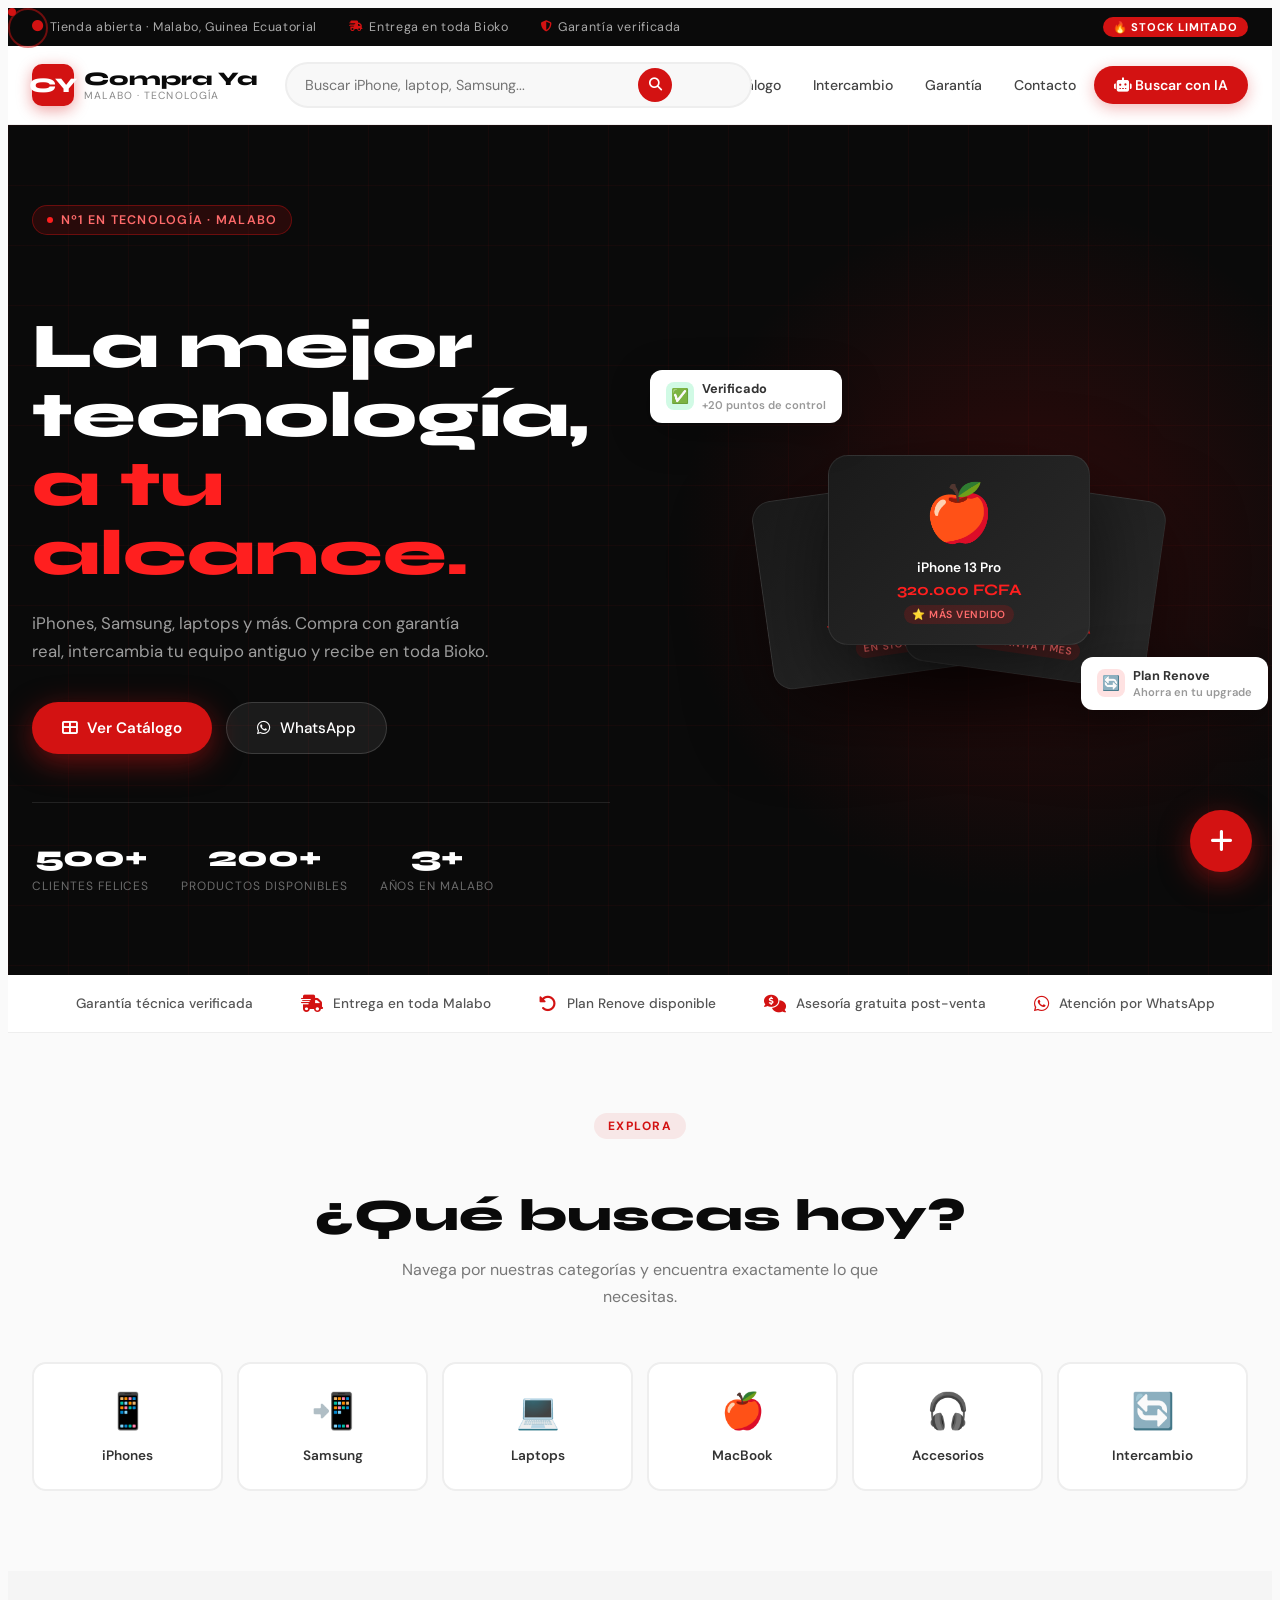
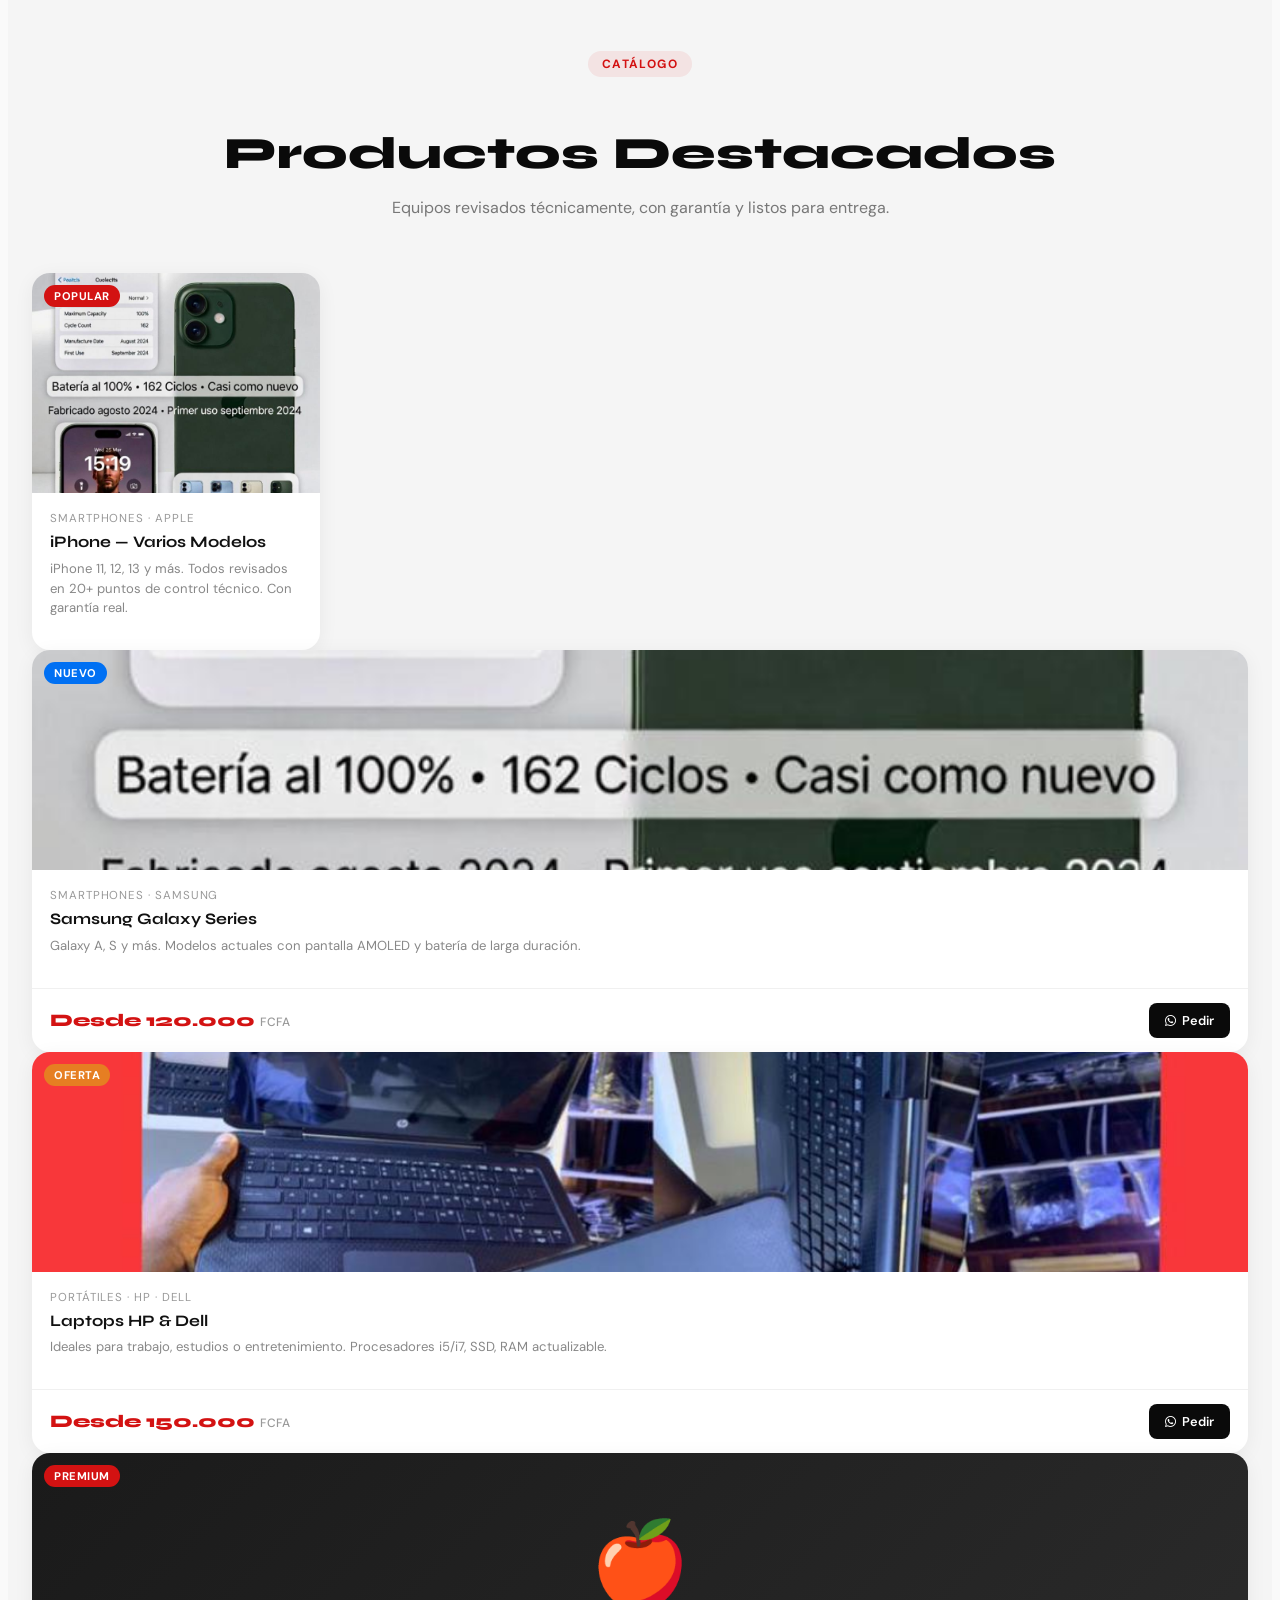
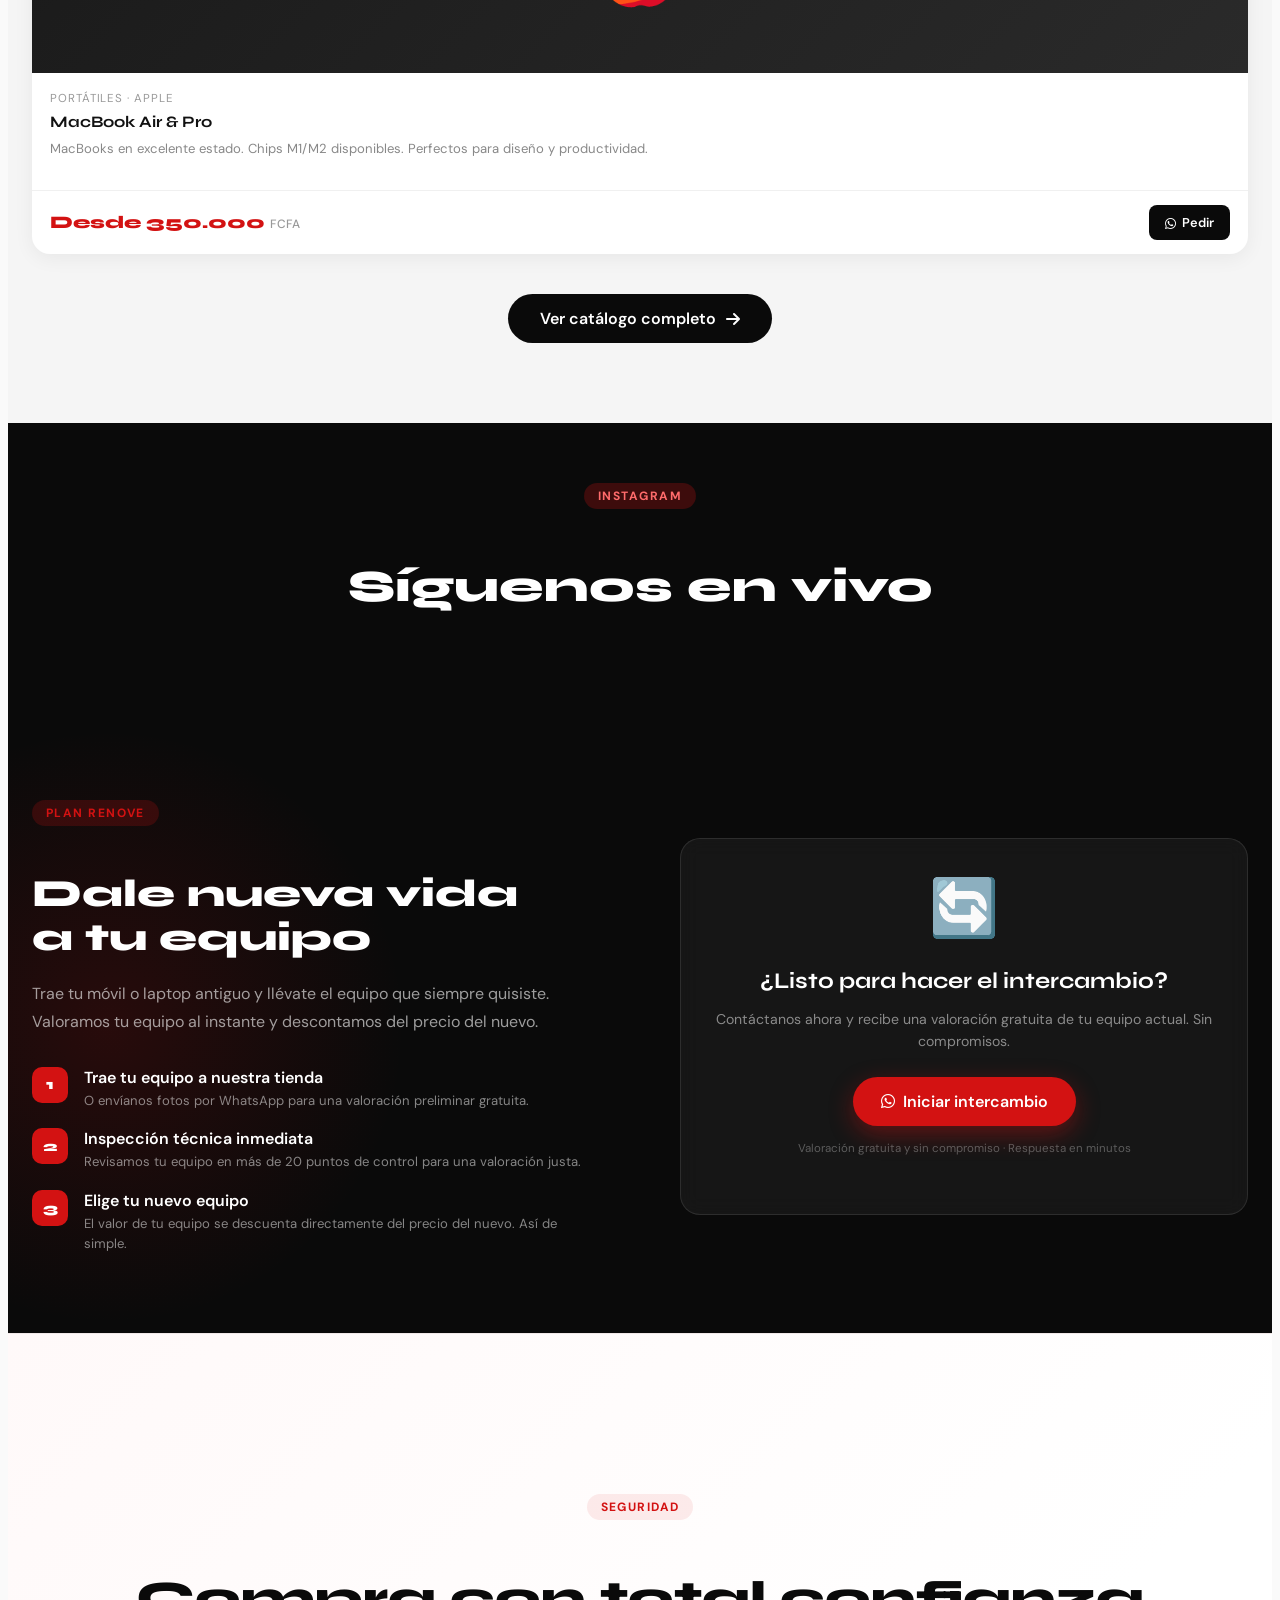
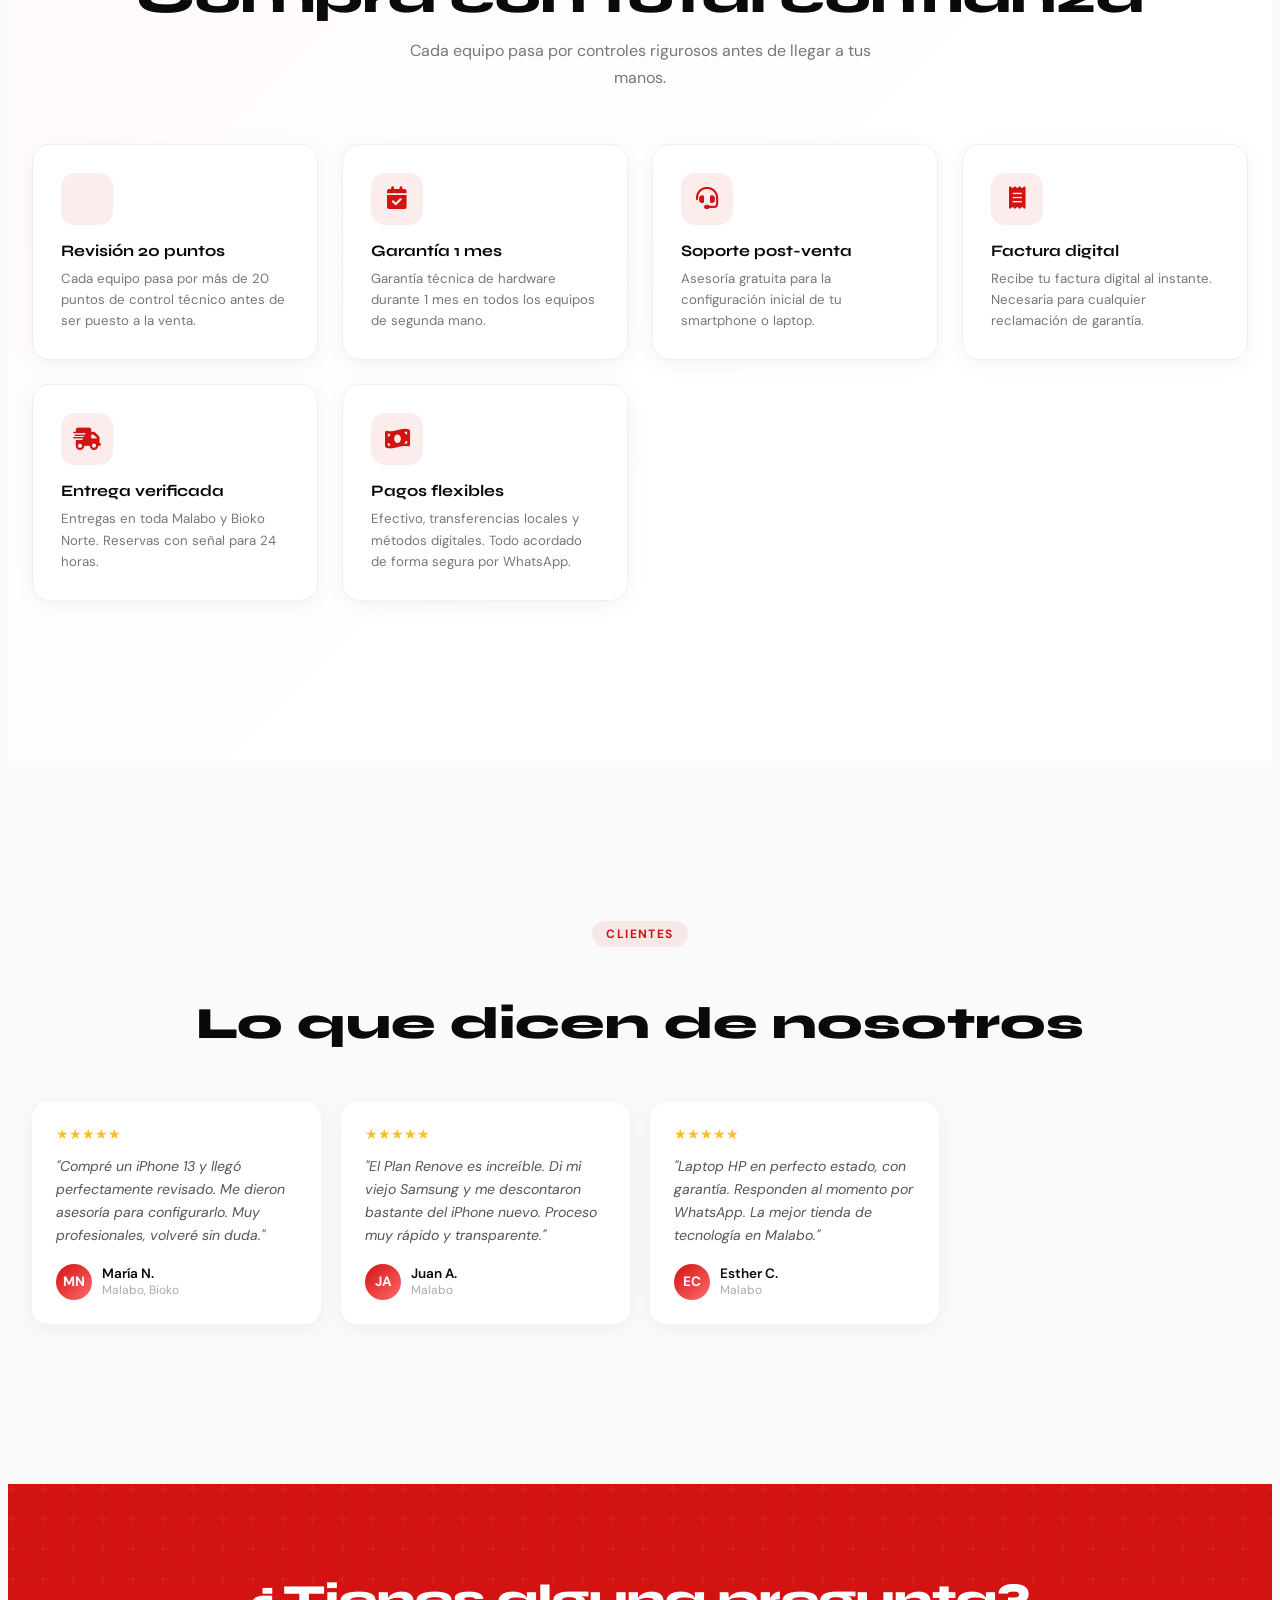
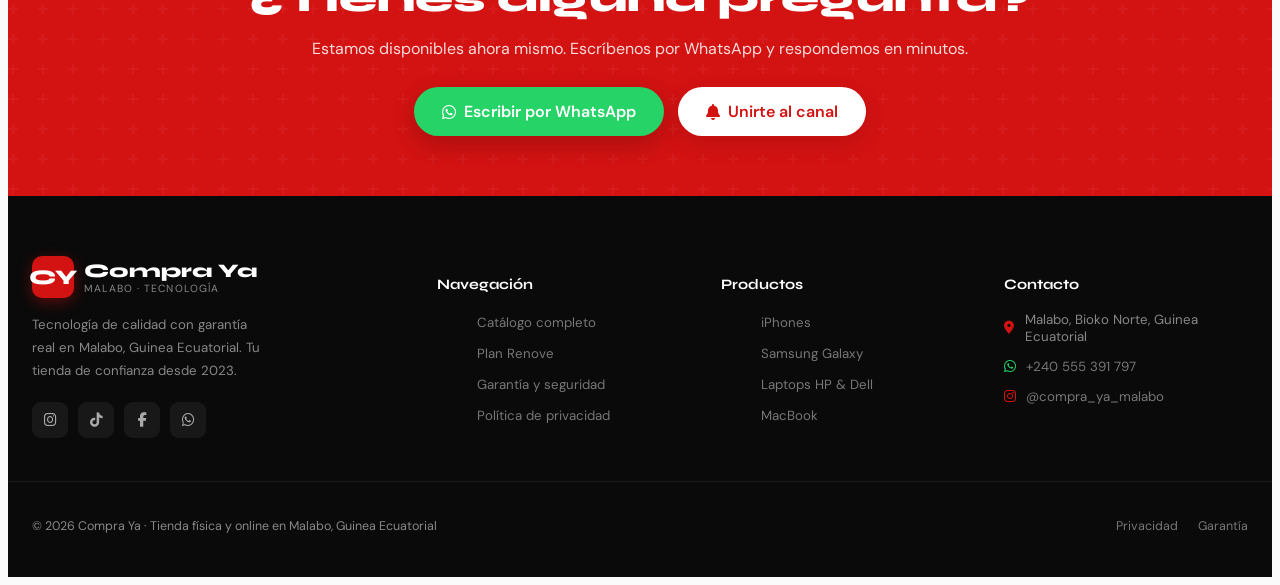
==== commit 02d9d6ca: "Update index.html" ====
--- a/index.html
+++ b/index.html
@@ -1221,8 +1221,7 @@
         .fab-main { width: 56px; height: 56px; font-size: 1.4rem; }
     }
 </style>
-```
-
+ 
 </head>
 <body>
 
@@ -1263,7 +1262,7 @@
             </div>
         </a>
 
-```
+ 
     <div class="search-bar">
         <input type="text" id="searchInput" placeholder="Buscar iPhone, laptop, Samsung..." onkeypress="if(event.key==='Enter')abrirIA()">
         <button onclick="abrirIA()"><i class="fas fa-search"></i></button>
@@ -1284,7 +1283,7 @@
         <span></span><span></span><span></span>
     </div>
 </div>
-```
+ 
 
 </header>
 
@@ -1328,7 +1327,7 @@
             </div>
         </div>
 
-```
+ 
     <div class="hero-visual">
         <div class="hero-phone-stack">
             <div class="phone-card">
@@ -1367,7 +1366,7 @@
         </div>
     </div>
 </div>
-```
+ 
 
 </section>
 
@@ -1430,7 +1429,7 @@
         </div>
         <div class="products-grid">
 
-```
+ 
         <div class="product-card reveal">
             <div class="product-img-wrap">
                 <img src="Ip.JPG" alt="iPhone" loading="lazy" onerror="this.src='https://via.placeholder.com/400x220/f5f5f5/d31212?text=iPhone'">
@@ -1442,10 +1441,7 @@
                 <div class="product-name">iPhone — Varios Modelos</div>
                 <div class="product-desc">iPhone 11, 12, 13 y más. Todos revisados en 20+ puntos de control técnico. Con garantía real.</div>
             </div>
-            <div class="product-footer">
-                <div class="product-price">Desde 100.000 <span>FCFA</span></div>
-                <a class="btn-comprar" href="https://wa.me/240555391797?text=Quiero%20ver%20iPhones" target="_blank">
-                    <i class="fab fa-whatsapp"></i> Pedir
+           
                 </a>
             </div>
         </div>
@@ -1514,7 +1510,7 @@
         </a>
     </div>
 </div>
-```
+ 
 
 </div>
 
